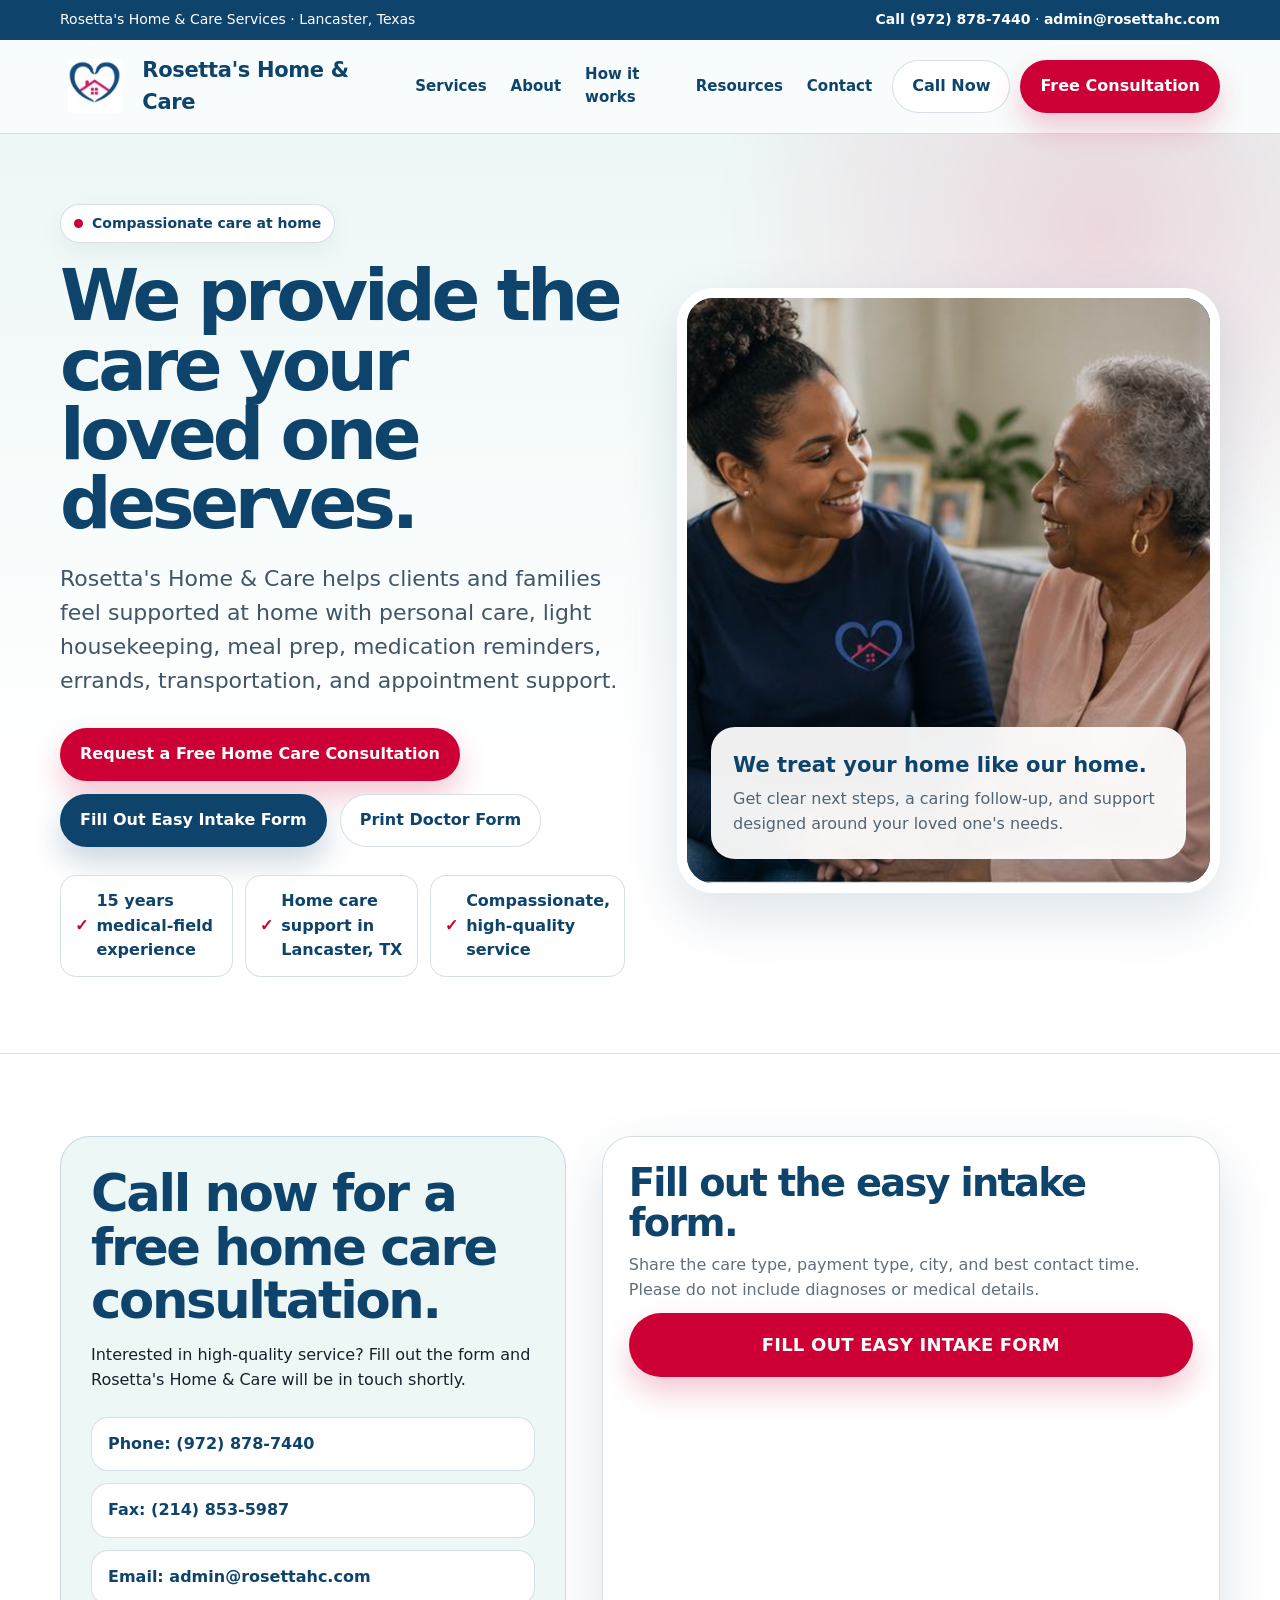
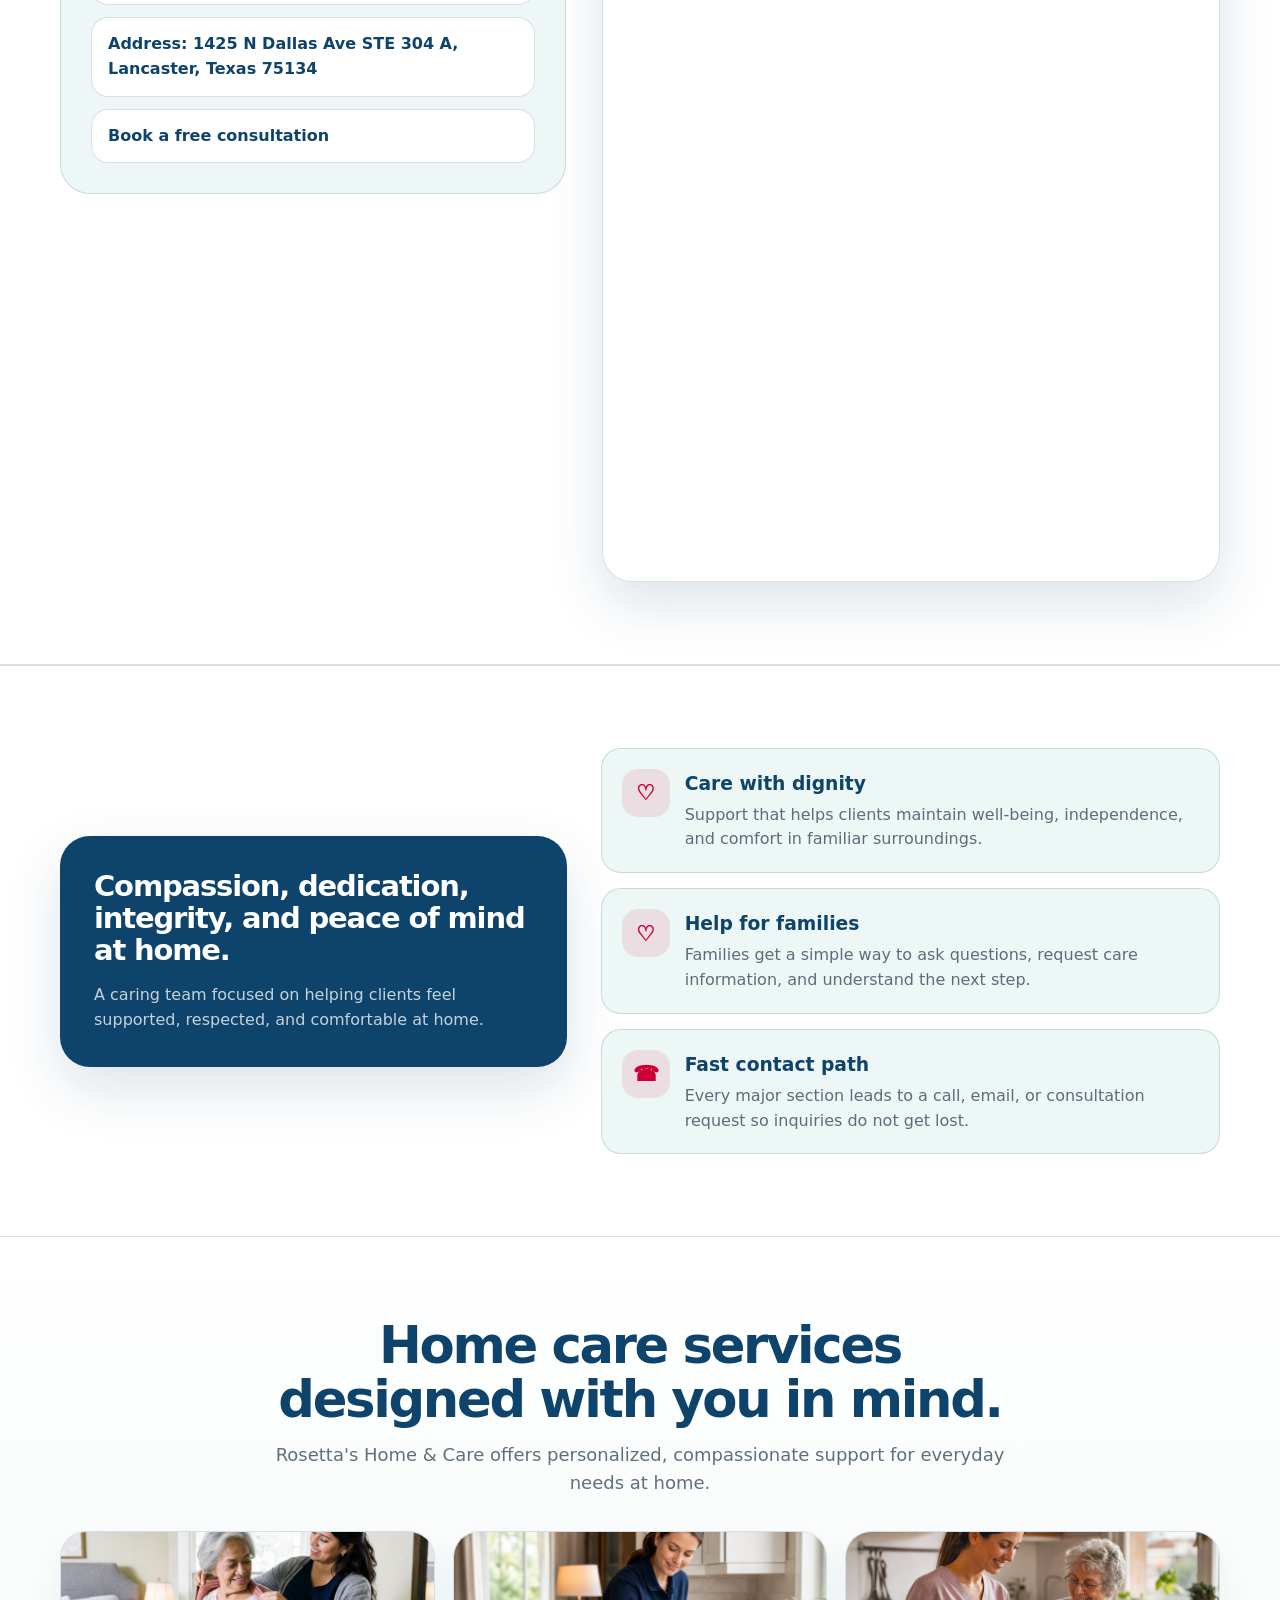
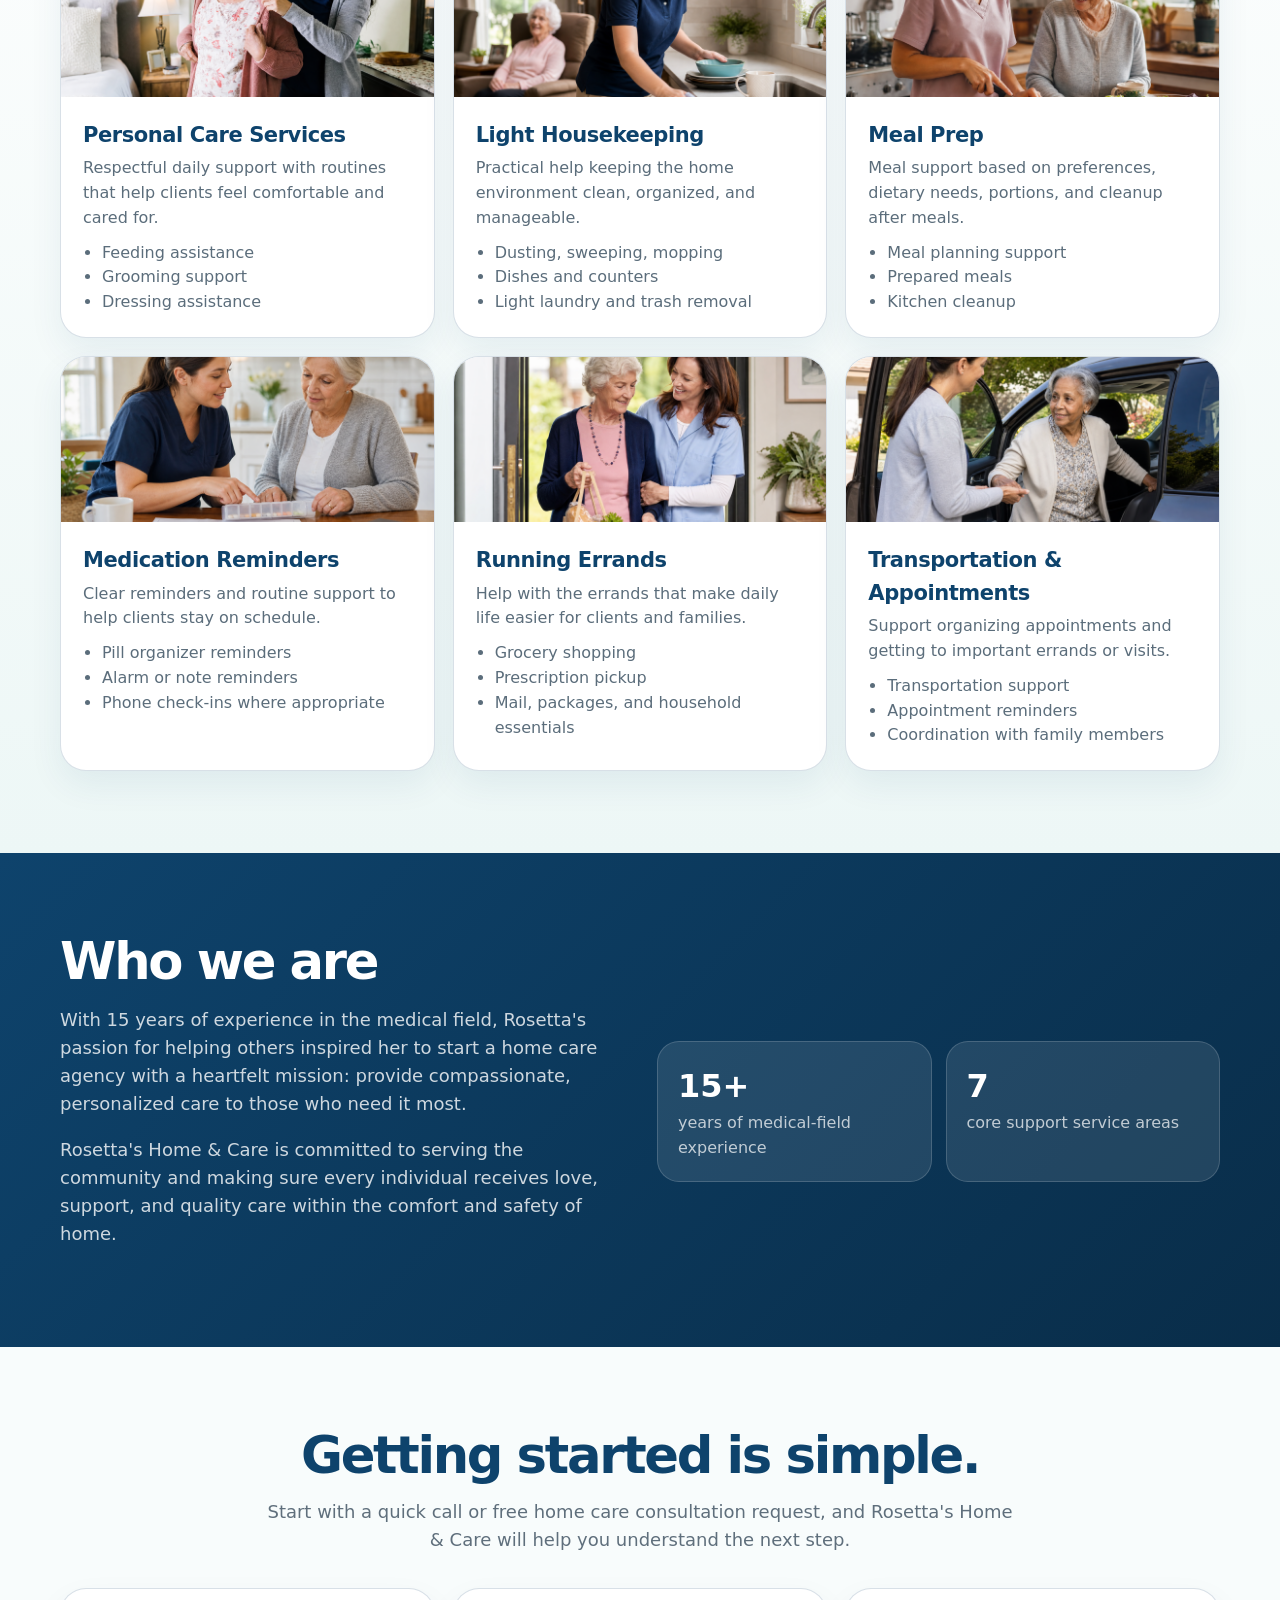
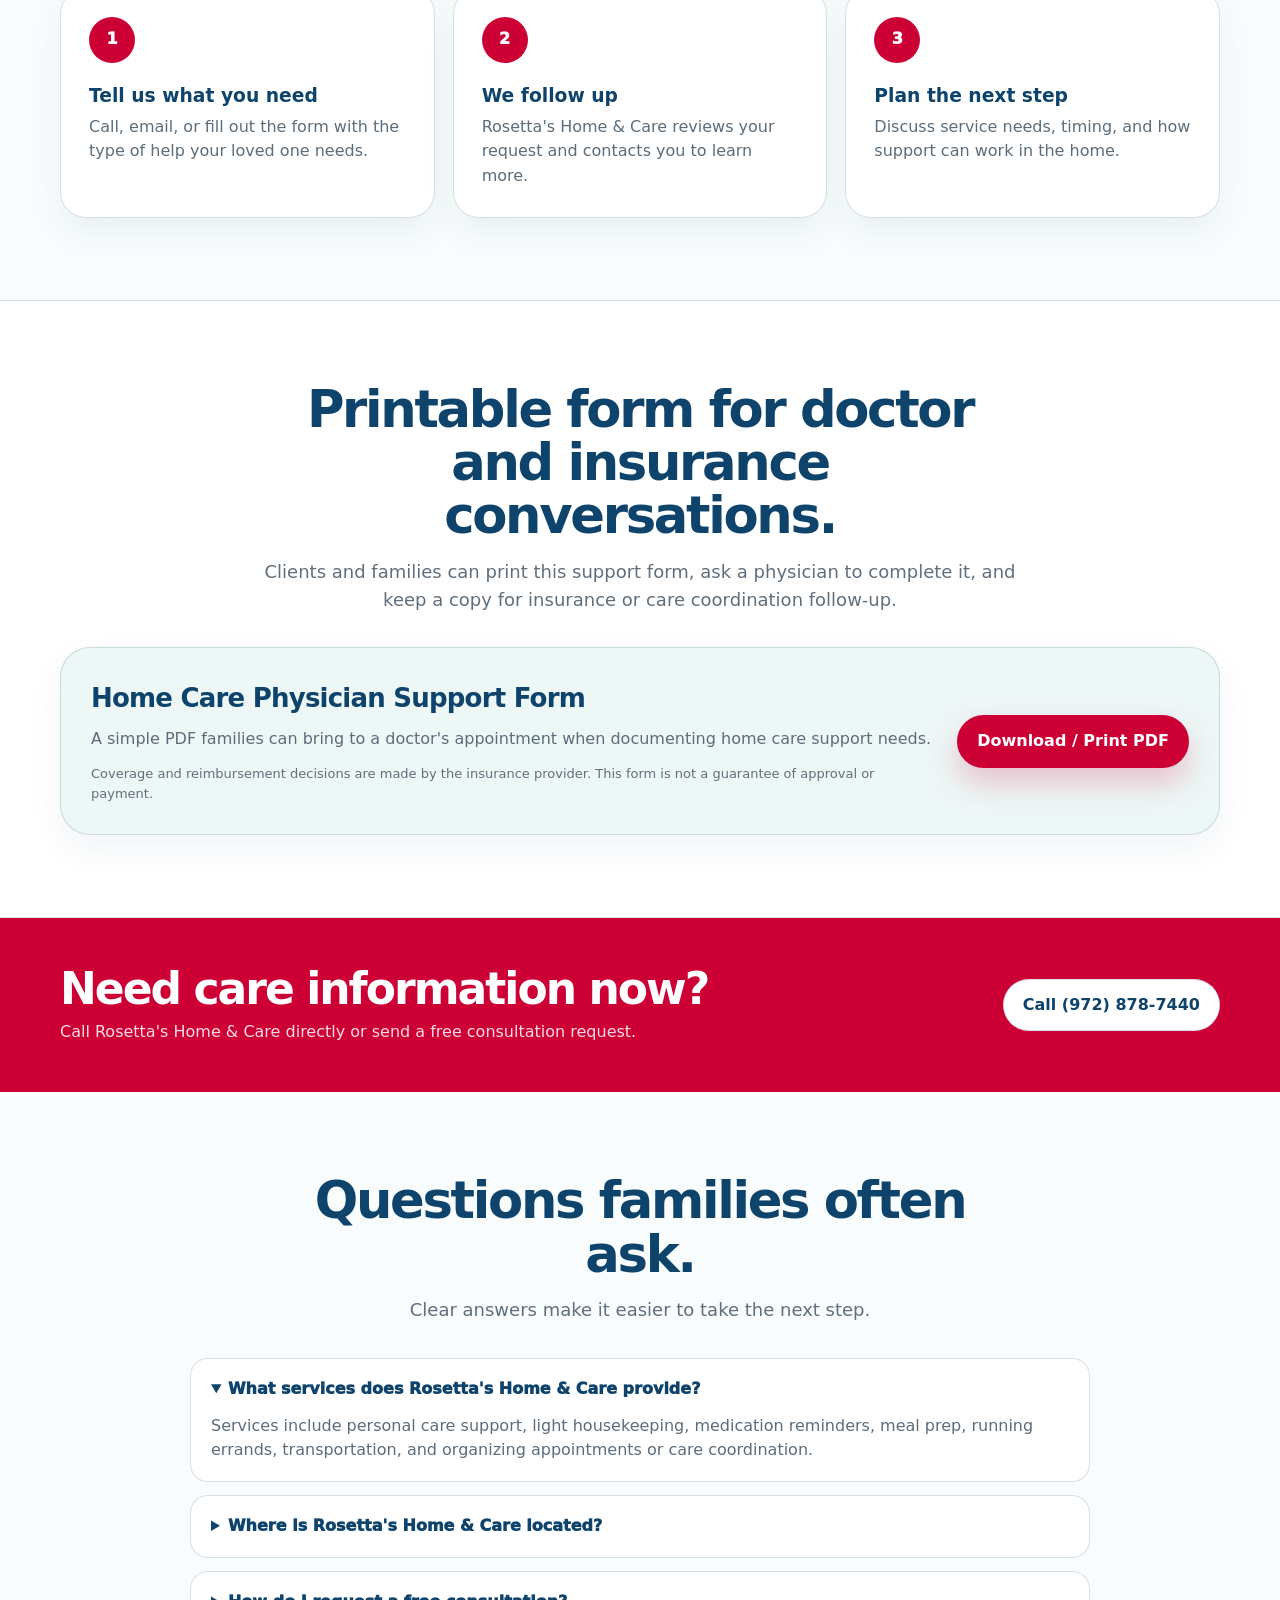
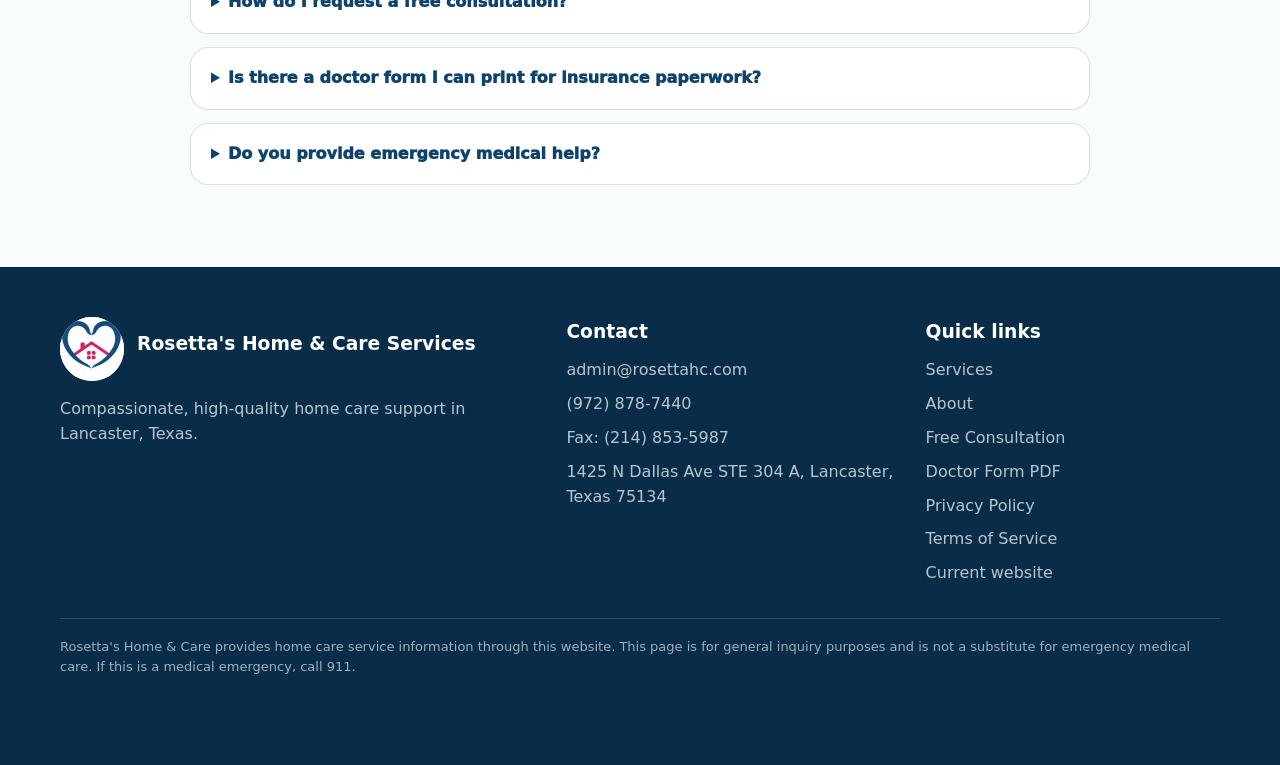
==== index.html @ 31ebb52b "Restore Rosetta intake form after A2P approval" ====
<!doctype html>
<html lang="en">
<head>
  <meta charset="utf-8" />
  <meta name="viewport" content="width=device-width, initial-scale=1" />
  <title>Rosetta's Home & Care | Home Care Services in Lancaster, Texas</title>
  <meta name="description" content="Rosetta's Home & Care provides compassionate personal care, light housekeeping, medication reminders, meal prep, errands, transportation, and appointment support in Lancaster, Texas." />
  <style>
    :root {
      --navy: #0e436c;
      --navy-dark: #092d49;
      --red: #cd0036;
      --red-dark: #a8002c;
      --pale: #edf7f6;
      --pale-2: #f8fcfc;
      --white: #ffffff;
      --ink: #17212b;
      --muted: #5f6f7c;
      --line: rgba(14, 67, 108, 0.16);
      --shadow: 0 22px 55px rgba(14, 67, 108, 0.14);
      --radius-xl: 30px;
      --radius-lg: 22px;
      --radius-md: 15px;
      --max: 1160px;
    }
    * { box-sizing: border-box; }
    html { scroll-behavior: smooth; }
    body {
      margin: 0;
      color: var(--ink);
      background: var(--pale-2);
      font-family: Inter, ui-sans-serif, system-ui, -apple-system, BlinkMacSystemFont, "Segoe UI", sans-serif;
      line-height: 1.55;
    }
    a { color: inherit; text-decoration: none; }
    img { max-width: 100%; display: block; }
    .container { width: min(var(--max), calc(100% - 36px)); margin: 0 auto; }

    .topbar { background: var(--navy); color: white; font-size: 14px; }
    .topbar .container { display: flex; justify-content: space-between; gap: 18px; align-items: center; padding: 9px 0; }
    .topbar a { color: white; font-weight: 800; }

    header {
      position: sticky;
      top: 0;
      z-index: 50;
      background: rgba(248, 252, 252, 0.92);
      backdrop-filter: blur(18px);
      border-bottom: 1px solid var(--line);
    }
    nav { display: flex; align-items: center; justify-content: space-between; gap: 20px; padding: 14px 0; }
    .brand { display: flex; align-items: center; gap: 12px; font-weight: 900; color: var(--navy); letter-spacing: -0.02em; }
    .brand img { width: 74px; height: 54px; object-fit: contain; border-radius: 0; background: transparent; box-shadow: none; }
    .brand span { font-size: 21px; }
    .navlinks { display: flex; align-items: center; gap: 24px; font-size: 15px; font-weight: 800; color: var(--navy); }
    .navlinks a:hover { color: var(--red); }
    .actions { display: flex; gap: 10px; align-items: center; }
    .btn {
      display: inline-flex;
      justify-content: center;
      align-items: center;
      gap: 8px;
      padding: 13px 19px;
      border-radius: 999px;
      border: 1px solid transparent;
      font-weight: 900;
      transition: transform .18s ease, box-shadow .18s ease, background .18s ease;
      cursor: pointer;
      white-space: nowrap;
    }
    .btn:hover { transform: translateY(-1px); }
    .btn-primary { background: var(--red); color: white; box-shadow: 0 15px 30px rgba(205,0,54,.22); }
    .btn-primary:hover { background: var(--red-dark); }
    .btn-navy { background: var(--navy); color: white; box-shadow: 0 15px 30px rgba(14,67,108,.22); }
    .btn-outline { background: white; border-color: var(--line); color: var(--navy); }

    .hero {
      overflow: hidden;
      position: relative;
      background:
        radial-gradient(circle at 86% 10%, rgba(205,0,54,.13), transparent 28%),
        linear-gradient(180deg, var(--pale), #fff 70%);
      padding: 70px 0 76px;
    }
    .hero-grid { display: grid; grid-template-columns: 1.02fr .98fr; gap: 52px; align-items: center; }
    .eyebrow {
      display: inline-flex;
      align-items: center;
      gap: 9px;
      background: white;
      color: var(--navy);
      border: 1px solid var(--line);
      border-radius: 999px;
      padding: 8px 13px;
      font-weight: 900;
      font-size: 14px;
      margin-bottom: 18px;
      box-shadow: 0 10px 24px rgba(14,67,108,.06);
    }
    .dot { width: 9px; height: 9px; background: var(--red); border-radius: 999px; }
    h1 { margin: 0; color: var(--navy); font-size: clamp(42px, 6vw, 72px); line-height: .96; letter-spacing: -0.06em; }
    .lead { margin: 24px 0 0; color: #415567; font-size: clamp(18px, 2.1vw, 22px); max-width: 650px; }
    .hero-cta { display: flex; flex-wrap: wrap; gap: 13px; margin-top: 30px; }
    .trust-row { margin-top: 28px; display: grid; grid-template-columns: repeat(3, 1fr); gap: 12px; max-width: 690px; }
    .trust-pill { background: rgba(255,255,255,.74); border: 1px solid var(--line); border-radius: 16px; padding: 13px 14px; color: var(--navy); font-weight: 850; display: flex; align-items: center; gap: 8px; }
    .check { color: var(--red); font-weight: 1000; }

    .hero-card { position: relative; border-radius: 36px; overflow: hidden; min-height: 585px; box-shadow: var(--shadow); border: 10px solid white; background: var(--navy); }
    .hero-card > img { width: 100%; height: 585px; object-fit: cover; opacity: .9; }
    .hero-info {
      position: absolute;
      left: 24px;
      right: 24px;
      bottom: 24px;
      background: rgba(255,255,255,.94);
      backdrop-filter: blur(14px);
      border-radius: 24px;
      padding: 22px;
      box-shadow: 0 18px 44px rgba(14,67,108,.18);
    }
    .hero-info strong { color: var(--navy); font-size: 21px; display: block; margin-bottom: 6px; }
    .hero-info p { margin: 0; color: #526574; }

    section { padding: 82px 0; }
    .section-head { max-width: 760px; margin-bottom: 34px; }
    .section-head.center { margin-inline: auto; text-align: center; }
    h2 { margin: 0; color: var(--navy); font-size: clamp(32px, 4vw, 52px); line-height: 1.04; letter-spacing: -0.045em; }
    .section-head p { margin: 15px 0 0; color: var(--muted); font-size: 18px; }

    .mission { background: white; border-block: 1px solid var(--line); }
    .mission-grid { display: grid; grid-template-columns: .9fr 1.1fr; gap: 34px; align-items: center; }
    .quote-card { background: var(--navy); color: white; border-radius: var(--radius-xl); padding: 34px; box-shadow: var(--shadow); }
    .quote-card p { margin: 0 0 16px; font-size: 29px; line-height: 1.12; letter-spacing: -0.04em; font-weight: 900; }
    .quote-card span { color: rgba(255,255,255,.76); }
    .mission-copy { display: grid; gap: 15px; }
    .mission-item { background: var(--pale); border: 1px solid var(--line); border-radius: 20px; padding: 20px; display: grid; grid-template-columns: 48px 1fr; gap: 15px; align-items: start; }
    .icon { width: 48px; height: 48px; border-radius: 16px; background: rgba(205,0,54,.1); color: var(--red); display: grid; place-items: center; font-size: 21px; font-weight: 1000; line-height: 1; font-family: "Segoe UI Symbol", "Apple Color Emoji", Arial, sans-serif; }
    .mission-item h3, .service-card h3, .step h3 { margin: 0 0 5px; color: var(--navy); }
    .mission-item p, .service-card p, .step p { margin: 0; color: #5b6d7b; }

    .services { background: linear-gradient(180deg, #fff, var(--pale)); }
    .services-grid { display: grid; grid-template-columns: repeat(3, 1fr); gap: 18px; }
    .service-card { background: white; border: 1px solid var(--line); border-radius: 26px; overflow: hidden; box-shadow: 0 14px 34px rgba(14,67,108,.07); }
    .service-card img { width: 100%; height: 165px; object-fit: cover; background: var(--pale); }
    .service-card .content { padding: 22px; }
    .service-card h3 { font-size: 21px; letter-spacing: -0.02em; }
    .service-card ul { margin: 10px 0 0; padding-left: 19px; color: #5b6d7b; }

    .resource-section { background: white; border-block: 1px solid var(--line); }
    .resource-card { display: grid; grid-template-columns: 1fr auto; gap: 24px; align-items: center; background: var(--pale); border: 1px solid var(--line); border-radius: var(--radius-xl); padding: 30px; box-shadow: 0 14px 34px rgba(14,67,108,.06); }
    .resource-card h3 { margin: 0 0 8px; color: var(--navy); font-size: 26px; letter-spacing: -0.03em; }
    .resource-card p { margin: 0; color: #5b6d7b; }
    .resource-note { margin-top: 12px; font-size: 13px; color: var(--muted); }

    .about-band { background: linear-gradient(135deg, var(--navy), var(--navy-dark)); color: white; }
    .about-grid { display: grid; grid-template-columns: 1fr 1fr; gap: 34px; align-items: center; }
    .about-band h2 { color: white; }
    .about-band p { color: rgba(255,255,255,.8); font-size: 18px; }
    .stat-row { display: grid; grid-template-columns: repeat(2, 1fr); gap: 14px; margin-top: 22px; }
    .stat { background: rgba(255,255,255,.1); border: 1px solid rgba(255,255,255,.16); border-radius: 22px; padding: 20px; }
    .stat strong { display: block; font-size: 32px; color: white; }
    .stat span { color: rgba(255,255,255,.72); }

    .steps { display: grid; grid-template-columns: repeat(3, 1fr); gap: 18px; counter-reset: step; }
    .step { background: white; border: 1px solid var(--line); border-radius: 26px; padding: 28px; box-shadow: 0 14px 34px rgba(14,67,108,.06); }
    .step::before { counter-increment: step; content: counter(step); width: 46px; height: 46px; display: grid; place-items: center; border-radius: 50%; background: var(--red); color: white; font-weight: 1000; margin-bottom: 18px; }

    .contact-section { background: white; border-block: 1px solid var(--line); }
    .contact-grid { display: grid; grid-template-columns: .9fr 1.1fr; gap: 36px; align-items: start; }
    .contact-panel { background: var(--pale); border: 1px solid var(--line); border-radius: var(--radius-xl); padding: 30px; position: sticky; top: 110px; }
    .contact-panel h2 { margin-bottom: 14px; }
    .contact-list { display: grid; gap: 12px; margin-top: 24px; }
    .contact-list a, .contact-list div { background: white; border: 1px solid var(--line); border-radius: 17px; padding: 14px 16px; color: var(--navy); font-weight: 850; }
    .ghl-form-card { background: white; border: 1px solid var(--line); border-radius: var(--radius-xl); box-shadow: var(--shadow); padding: 26px; }
    .form-card-intro { margin-bottom: 18px; display: grid; gap: 10px; }
    .form-card-intro h2 { font-size: clamp(28px, 3vw, 40px); }
    .form-card-intro p { margin: 0; color: var(--muted); }
    .btn-large { width: 100%; padding: 17px 22px; font-size: 18px; text-transform: uppercase; letter-spacing: .01em; }
    .ghl-form-card iframe { display: block; width: 100%; min-height: 760px; border: 0; border-radius: 18px; background: #fff; }
    .fields { display: grid; grid-template-columns: 1fr 1fr; gap: 16px; }
    label { display: grid; gap: 7px; font-weight: 850; color: #31465a; font-size: 14px; }
    input, select, textarea { width: 100%; border: 1px solid rgba(14,67,108,.22); border-radius: 14px; padding: 14px; font: inherit; outline: none; background: #fff; color: var(--ink); }
    input:focus, select:focus, textarea:focus { border-color: var(--red); box-shadow: 0 0 0 4px rgba(205,0,54,.1); }
    textarea { min-height: 125px; resize: vertical; }
    .full { grid-column: 1 / -1; }
    .consent { margin: 15px 0 20px; color: #667987; font-size: 12.5px; }

    .cta-strip { background: var(--red); color: white; padding: 48px 0; }
    .cta-strip .container { display: flex; justify-content: space-between; align-items: center; gap: 22px; }
    .cta-strip h2 { color: white; font-size: clamp(28px, 4vw, 44px); }
    .cta-strip p { margin: 8px 0 0; color: rgba(255,255,255,.86); }

    .faq-grid { max-width: 900px; margin: 0 auto; display: grid; gap: 13px; }
    details { background: white; border: 1px solid var(--line); border-radius: 18px; padding: 18px 20px; }
    summary { cursor: pointer; color: var(--navy); font-weight: 950; }
    details p { margin: 12px 0 0; color: #5b6d7b; }

    footer { background: var(--navy-dark); color: white; padding: 50px 0 88px; }
    .footer-grid { display: grid; grid-template-columns: 1.3fr .9fr .8fr; gap: 28px; }
    footer .footer-brand { display: flex; gap: 13px; align-items: center; margin-bottom: 12px; }
    footer img { width: 64px; height: 64px; object-fit: contain; border-radius: 50%; background: white; }
    footer p, footer a, footer li { color: rgba(255,255,255,.72); }
    footer h3 { margin: 0 0 12px; }
    footer ul { list-style: none; padding: 0; margin: 0; display: grid; gap: 9px; }
    .disclaimer { border-top: 1px solid rgba(255,255,255,.14); margin-top: 32px; padding-top: 18px; color: rgba(255,255,255,.62); font-size: 13px; }

    .mobile-call { position: fixed; left: 14px; right: 14px; bottom: 14px; z-index: 80; display: none; text-align: center; background: var(--red); color: white; padding: 15px 20px; border-radius: 999px; box-shadow: 0 18px 38px rgba(14,67,108,.28); font-weight: 1000; }
    .toast { position: fixed; right: 18px; bottom: 18px; max-width: 380px; background: var(--navy-dark); color: white; padding: 16px 18px; border-radius: 18px; box-shadow: var(--shadow); opacity: 0; transform: translateY(12px); transition: .22s ease; pointer-events: none; z-index: 100; }
    .toast.show { opacity: 1; transform: translateY(0); }

    @media (max-width: 980px) {
      .topbar .container { flex-direction: column; text-align: center; gap: 4px; }
      .navlinks, .actions .btn-outline { display: none; }
      .hero-grid, .mission-grid, .about-grid, .contact-grid, .resource-card { grid-template-columns: 1fr; }
      .hero-card, .hero-card > img { min-height: 420px; height: 420px; }
      .trust-row, .services-grid, .steps, .footer-grid { grid-template-columns: 1fr; }
      .contact-panel { position: static; }
      .ghl-form-card { order: -1; }
      .cta-strip .container { flex-direction: column; text-align: center; align-items: stretch; }
      .mobile-call { display: block; }
      .toast { left: 14px; right: 14px; bottom: 82px; max-width: none; }
    }
    @media (max-width: 620px) {
      .brand span { font-size: 17px; }
      .brand img { width: 60px; height: 42px; }
      .hero { padding: 48px 0 58px; }
      .hero-cta .btn { width: 100%; }
      .fields { grid-template-columns: 1fr; }
      section { padding: 62px 0; }
      .quote-card, .contact-panel, .ghl-form-card { padding: 22px; border-radius: 24px; }
    }
  </style>
</head>
<body>
  <div class="topbar">
    <div class="container">
      <span>Rosetta's Home & Care Services · Lancaster, Texas</span>
      <span><a href="tel:+19728787440">Call (972) 878-7440</a> · <a href="mailto:admin@rosettahc.com">admin@rosettahc.com</a></span>
    </div>
  </div>

  <header>
    <div class="container">
      <nav aria-label="Main navigation">
        <a href="#top" class="brand" aria-label="Rosetta's Home & Care homepage">
          <img src="assets/logo-new.png" alt="Rosetta's Home & Care logo" />
          <span>Rosetta's Home & Care</span>
        </a>
        <div class="navlinks">
          <a href="#services">Services</a>
          <a href="#about">About</a>
          <a href="#process">How it works</a>
          <a href="#resources">Resources</a>
          <a href="#contact">Contact</a>
        </div>
        <div class="actions">
          <a class="btn btn-outline" href="tel:+19728787440">Call Now</a>
          <a class="btn btn-primary" href="#contact">Free Consultation</a>
        </div>
      </nav>
    </div>
  </header>

  <main id="top">
    <section class="hero">
      <div class="container hero-grid">
        <div>
          <div class="eyebrow"><span class="dot"></span> Compassionate care at home</div>
          <h1>We provide the care your loved one deserves.</h1>
          <p class="lead">Rosetta's Home & Care helps clients and families feel supported at home with personal care, light housekeeping, meal prep, medication reminders, errands, transportation, and appointment support.</p>
          <div class="hero-cta">
            <a class="btn btn-primary" href="#contact">Request a Free Home Care Consultation</a>
            <a class="btn btn-navy" href="https://api.leadconnectorhq.com/widget/form/iUswI1hsIBB39NxcWbYG" target="_blank" rel="noopener">Fill Out Easy Intake Form</a>
            <a class="btn btn-outline" href="assets/home-care-physician-support-form.pdf" target="_blank" rel="noopener">Print Doctor Form</a>
          </div>
          <div class="trust-row">
            <div class="trust-pill"><span class="check">✓</span> 15 years medical-field experience</div>
            <div class="trust-pill"><span class="check">✓</span> Home care support in Lancaster, TX</div>
            <div class="trust-pill"><span class="check">✓</span> Compassionate, high-quality service</div>
          </div>
        </div>
        <div class="hero-card" aria-label="Home care support image">
          <img src="assets/hero.jpg" alt="Caregiver supporting a senior at home" />
          <div class="hero-info">
            <strong>We treat your home like our home.</strong>
            <p>Get clear next steps, a caring follow-up, and support designed around your loved one's needs.</p>
          </div>
        </div>
      </div>
    </section>

    <section class="contact-section" id="contact">
      <div class="container contact-grid">
        <div class="contact-panel">
          <h2>Call now for a free home care consultation.</h2>
          <p>Interested in high-quality service? Fill out the form and Rosetta's Home & Care will be in touch shortly.</p>
          <div class="contact-list">
            <a href="tel:+197****7440">Phone: (972) 878-7440</a>
            <div>Fax: (214) 853-5987</div>
            <a href="mailto:admin@rosettahc.com">Email: admin@rosettahc.com</a>
            <div>Address: 1425 N Dallas Ave STE 304 A, Lancaster, Texas 75134</div>
            <a href="https://api.leadconnectorhq.com/widget/booking/648cmOCtOjjeFrr9ZRJf">Book a free consultation</a>
          </div>
        </div>
        <div class="ghl-form-card" aria-label="Free consultation request form">
          <div class="form-card-intro">
            <h2>Fill out the easy intake form.</h2>
            <p>Share the care type, payment type, city, and best contact time. Please do not include diagnoses or medical details.</p>
            <a class="btn btn-primary btn-large" href="https://api.leadconnectorhq.com/widget/form/iUswI1hsIBB39NxcWbYG" target="_blank" rel="noopener">Fill Out Easy Intake Form</a>
          </div>
          <iframe
            src="https://api.leadconnectorhq.com/widget/form/iUswI1hsIBB39NxcWbYG"
            id="inline-iUswI1hsIBB39NxcWbYG"
            data-layout="1"
            data-trigger-type="alwaysShow"
            data-trigger-value=""
            data-activation-type="alwaysActivated"
            data-activation-value=""
            data-deactivation-type="neverDeactivate"
            data-deactivation-value=""
            data-form-name="Rosetta's Home Care - Free Consultation Request"
            data-form-id="iUswI1hsIBB39NxcWbYG"
            title="Rosetta's Home Care - Free Consultation Request">
          </iframe>
        </div>
      </div>
    </section>

    <section class="mission">
      <div class="container mission-grid">
        <div class="quote-card">
          <p>Compassion, dedication, integrity, and peace of mind at home.</p>
          <span>A caring team focused on helping clients feel supported, respected, and comfortable at home.</span>
        </div>
        <div class="mission-copy">
          <div class="mission-item">
            <div class="icon">♡</div>
            <div><h3>Care with dignity</h3><p>Support that helps clients maintain well-being, independence, and comfort in familiar surroundings.</p></div>
          </div>
          <div class="mission-item">
            <div class="icon">♡</div>
            <div><h3>Help for families</h3><p>Families get a simple way to ask questions, request care information, and understand the next step.</p></div>
          </div>
          <div class="mission-item">
            <div class="icon">☎</div>
            <div><h3>Fast contact path</h3><p>Every major section leads to a call, email, or consultation request so inquiries do not get lost.</p></div>
          </div>
        </div>
      </div>
    </section>

    <section class="services" id="services">
      <div class="container">
        <div class="section-head center">
          <h2>Home care services designed with you in mind.</h2>
          <p>Rosetta's Home & Care offers personalized, compassionate support for everyday needs at home.</p>
        </div>
        <div class="services-grid">
          <article class="service-card">
            <img src="assets/personal-care.png" alt="Caregiver helping with personal care and grooming" />
            <div class="content"><h3>Personal Care Services</h3><p>Respectful daily support with routines that help clients feel comfortable and cared for.</p><ul><li>Feeding assistance</li><li>Grooming support</li><li>Dressing assistance</li></ul></div>
          </article>
          <article class="service-card">
            <img src="assets/housekeeping.png" alt="Caregiver helping with light housekeeping" />
            <div class="content"><h3>Light Housekeeping</h3><p>Practical help keeping the home environment clean, organized, and manageable.</p><ul><li>Dusting, sweeping, mopping</li><li>Dishes and counters</li><li>Light laundry and trash removal</li></ul></div>
          </article>
          <article class="service-card">
            <img src="assets/meal-prep.png" alt="Caregiver preparing a meal at home" />
            <div class="content"><h3>Meal Prep</h3><p>Meal support based on preferences, dietary needs, portions, and cleanup after meals.</p><ul><li>Meal planning support</li><li>Prepared meals</li><li>Kitchen cleanup</li></ul></div>
          </article>
          <article class="service-card">
            <img src="assets/medication-reminders.png" alt="Caregiver reviewing a pill organizer reminder" />
            <div class="content"><h3>Medication Reminders</h3><p>Clear reminders and routine support to help clients stay on schedule.</p><ul><li>Pill organizer reminders</li><li>Alarm or note reminders</li><li>Phone check-ins where appropriate</li></ul></div>
          </article>
          <article class="service-card">
            <img src="assets/errands.png" alt="Caregiver helping with groceries and errands" />
            <div class="content"><h3>Running Errands</h3><p>Help with the errands that make daily life easier for clients and families.</p><ul><li>Grocery shopping</li><li>Prescription pickup</li><li>Mail, packages, and household essentials</li></ul></div>
          </article>
          <article class="service-card">
            <img src="assets/transportation.png" alt="Caregiver helping with transportation to appointments" />
            <div class="content"><h3>Transportation & Appointments</h3><p>Support organizing appointments and getting to important errands or visits.</p><ul><li>Transportation support</li><li>Appointment reminders</li><li>Coordination with family members</li></ul></div>
          </article>
        </div>
      </div>
    </section>

    <section class="about-band" id="about">
      <div class="container about-grid">
        <div>
          <h2>Who we are</h2>
          <p>With 15 years of experience in the medical field, Rosetta's passion for helping others inspired her to start a home care agency with a heartfelt mission: provide compassionate, personalized care to those who need it most.</p>
          <p>Rosetta's Home & Care is committed to serving the community and making sure every individual receives love, support, and quality care within the comfort and safety of home.</p>
        </div>
        <div class="stat-row">
          <div class="stat"><strong>15+</strong><span>years of medical-field experience</span></div>
          <div class="stat"><strong>7</strong><span>core support service areas</span></div>
        </div>
      </div>
    </section>

    <section id="process">
      <div class="container">
        <div class="section-head center">
          <h2>Getting started is simple.</h2>
          <p>Start with a quick call or free home care consultation request, and Rosetta's Home & Care will help you understand the next step.</p>
        </div>
        <div class="steps">
          <div class="step"><h3>Tell us what you need</h3><p>Call, email, or fill out the form with the type of help your loved one needs.</p></div>
          <div class="step"><h3>We follow up</h3><p>Rosetta's Home & Care reviews your request and contacts you to learn more.</p></div>
          <div class="step"><h3>Plan the next step</h3><p>Discuss service needs, timing, and how support can work in the home.</p></div>
        </div>
      </div>
    </section>

    <section class="resource-section" id="resources">
      <div class="container">
        <div class="section-head center">
          <h2>Printable form for doctor and insurance conversations.</h2>
          <p>Clients and families can print this support form, ask a physician to complete it, and keep a copy for insurance or care coordination follow-up.</p>
        </div>
        <div class="resource-card">
          <div>
            <h3>Home Care Physician Support Form</h3>
            <p>A simple PDF families can bring to a doctor's appointment when documenting home care support needs.</p>
            <div class="resource-note">Coverage and reimbursement decisions are made by the insurance provider. This form is not a guarantee of approval or payment.</div>
          </div>
          <a class="btn btn-primary" href="assets/home-care-physician-support-form.pdf" target="_blank" rel="noopener">Download / Print PDF</a>
        </div>
      </div>
    </section>

    <section class="cta-strip">
      <div class="container">
        <div><h2>Need care information now?</h2><p>Call Rosetta's Home & Care directly or send a free consultation request.</p></div>
        <a class="btn btn-outline" href="tel:+19728787440">Call (972) 878-7440</a>
      </div>
    </section>

    <section id="faq">
      <div class="container">
        <div class="section-head center">
          <h2>Questions families often ask.</h2>
          <p>Clear answers make it easier to take the next step.</p>
        </div>
        <div class="faq-grid">
          <details open><summary>What services does Rosetta's Home & Care provide?</summary><p>Services include personal care support, light housekeeping, medication reminders, meal prep, running errands, transportation, and organizing appointments or care coordination.</p></details>
          <details><summary>Where is Rosetta's Home & Care located?</summary><p>The business address is 1425 N Dallas Ave STE 304 A, Lancaster, Texas 75134.</p></details>
          <details><summary>How do I request a free consultation?</summary><p>Call (972) 878-7440, email admin@rosettahc.com, or complete the consultation request form on this page.</p></details>
          <details><summary>Is there a doctor form I can print for insurance paperwork?</summary><p>Yes. Download the Home Care Physician Support Form from the Resources section, bring it to the doctor to complete, and keep a copy for insurance or care coordination follow-up. Insurance approval is not guaranteed by the form.</p></details>
          <details><summary>Do you provide emergency medical help?</summary><p>This website is for home care service inquiries. If this is a medical emergency, call 911. Do not submit emergency medical information through the website form.</p></details>
        </div>
      </div>
    </section>
  </main>

  <footer>
    <div class="container">
      <div class="footer-grid">
        <div>
          <div class="footer-brand"><img src="assets/logo-new.png" alt="Rosetta's Home & Care logo" /><h3>Rosetta's Home & Care Services</h3></div>
          <p>Compassionate, high-quality home care support in Lancaster, Texas.</p>
        </div>
        <div>
          <h3>Contact</h3>
          <ul>
            <li><a href="mailto:admin@rosettahc.com">admin@rosettahc.com</a></li>
            <li><a href="tel:+197****7440">(972) 878-7440</a></li>
            <li>Fax: (214) 853-5987</li>
            <li>1425 N Dallas Ave STE 304 A, Lancaster, Texas 75134</li>
          </ul>
        </div>
        <div>
          <h3>Quick links</h3>
          <ul>
            <li><a href="#services">Services</a></li>
            <li><a href="#about">About</a></li>
            <li><a href="#contact">Free Consultation</a></li>
            <li><a href="#resources">Doctor Form PDF</a></li>
            <li><a href="privacy.html">Privacy Policy</a></li>
            <li><a href="terms.html">Terms of Service</a></li>
            <li><a href="https://rosettashomecare.com/">Current website</a></li>
          </ul>
        </div>
      </div>
      <div class="disclaimer">Rosetta's Home & Care provides home care service information through this website. This page is for general inquiry purposes and is not a substitute for emergency medical care. If this is a medical emergency, call 911.</div>
    </div>
  </footer>

  <a class="mobile-call" href="tel:+19728787440">Call Rosetta's Home & Care</a>
  <script src="https://link.msgsndr.com/js/form_embed.js"></script>
</body>
</html>
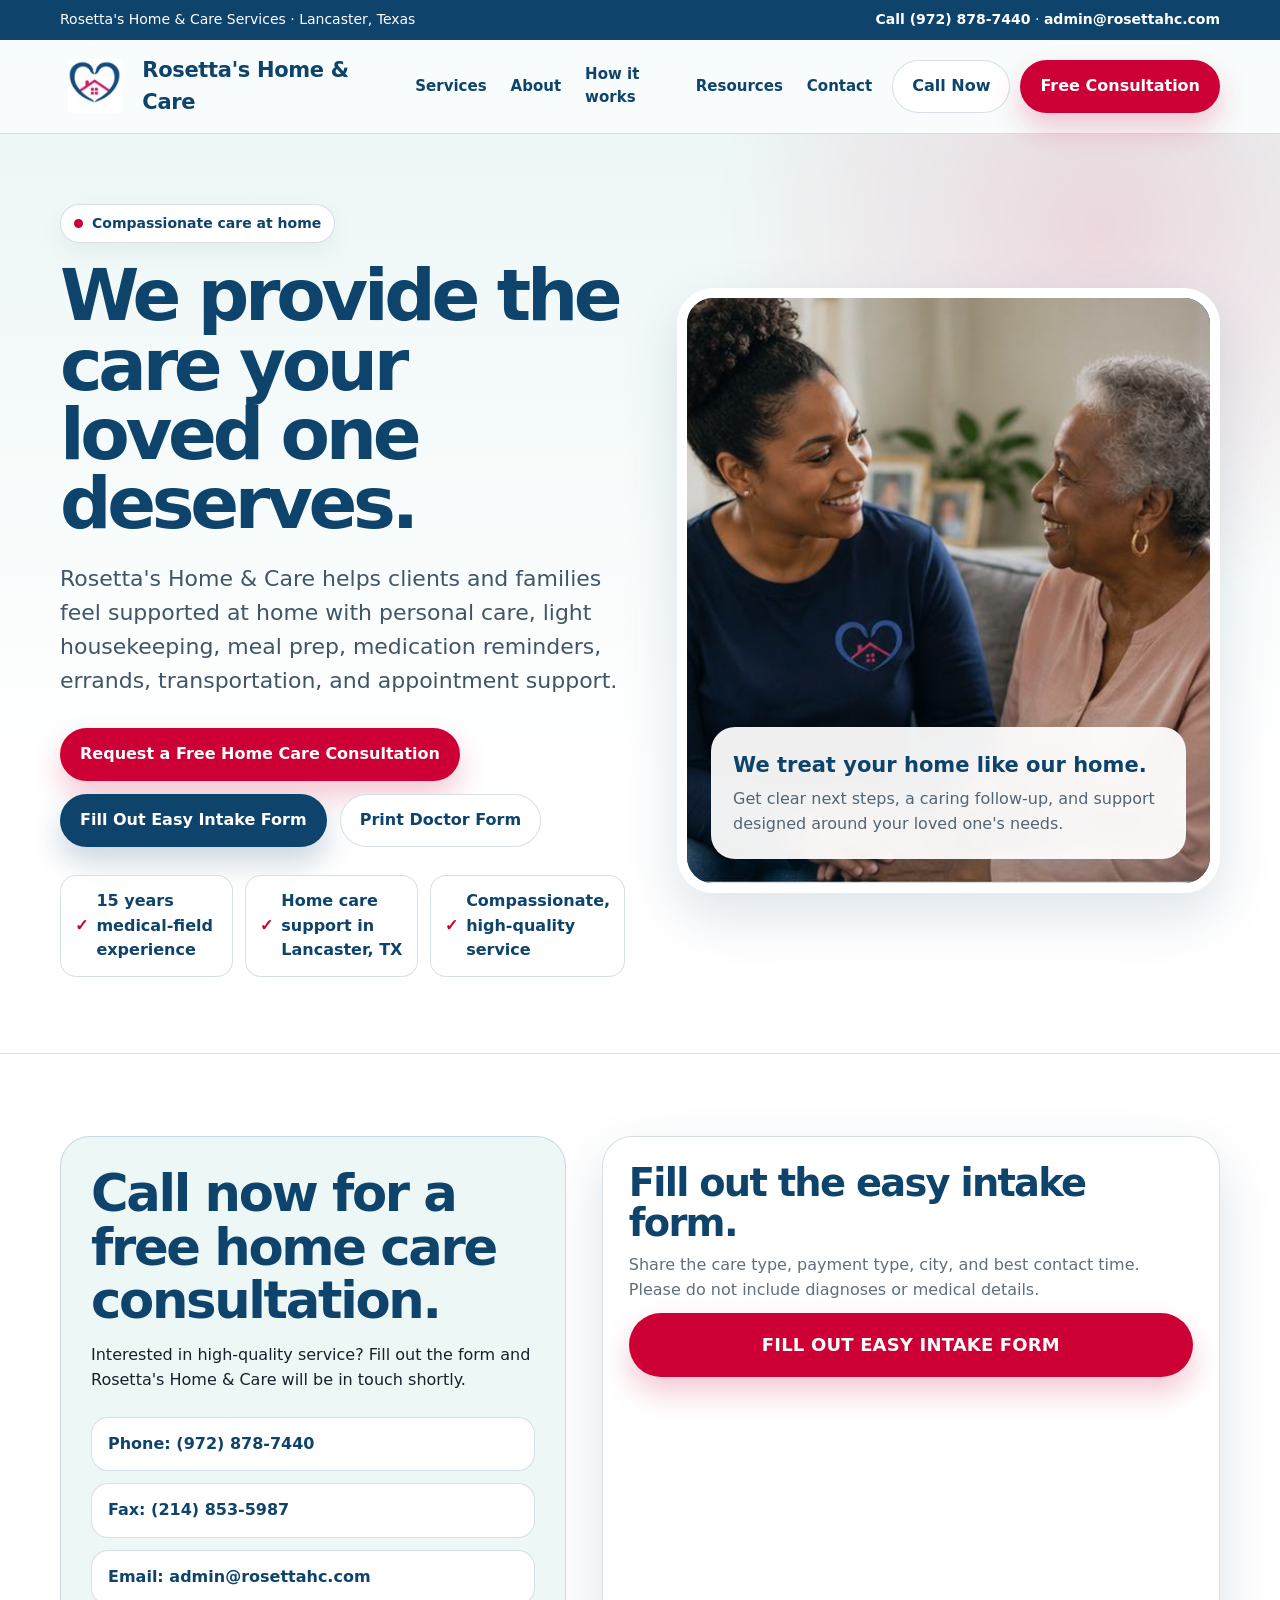
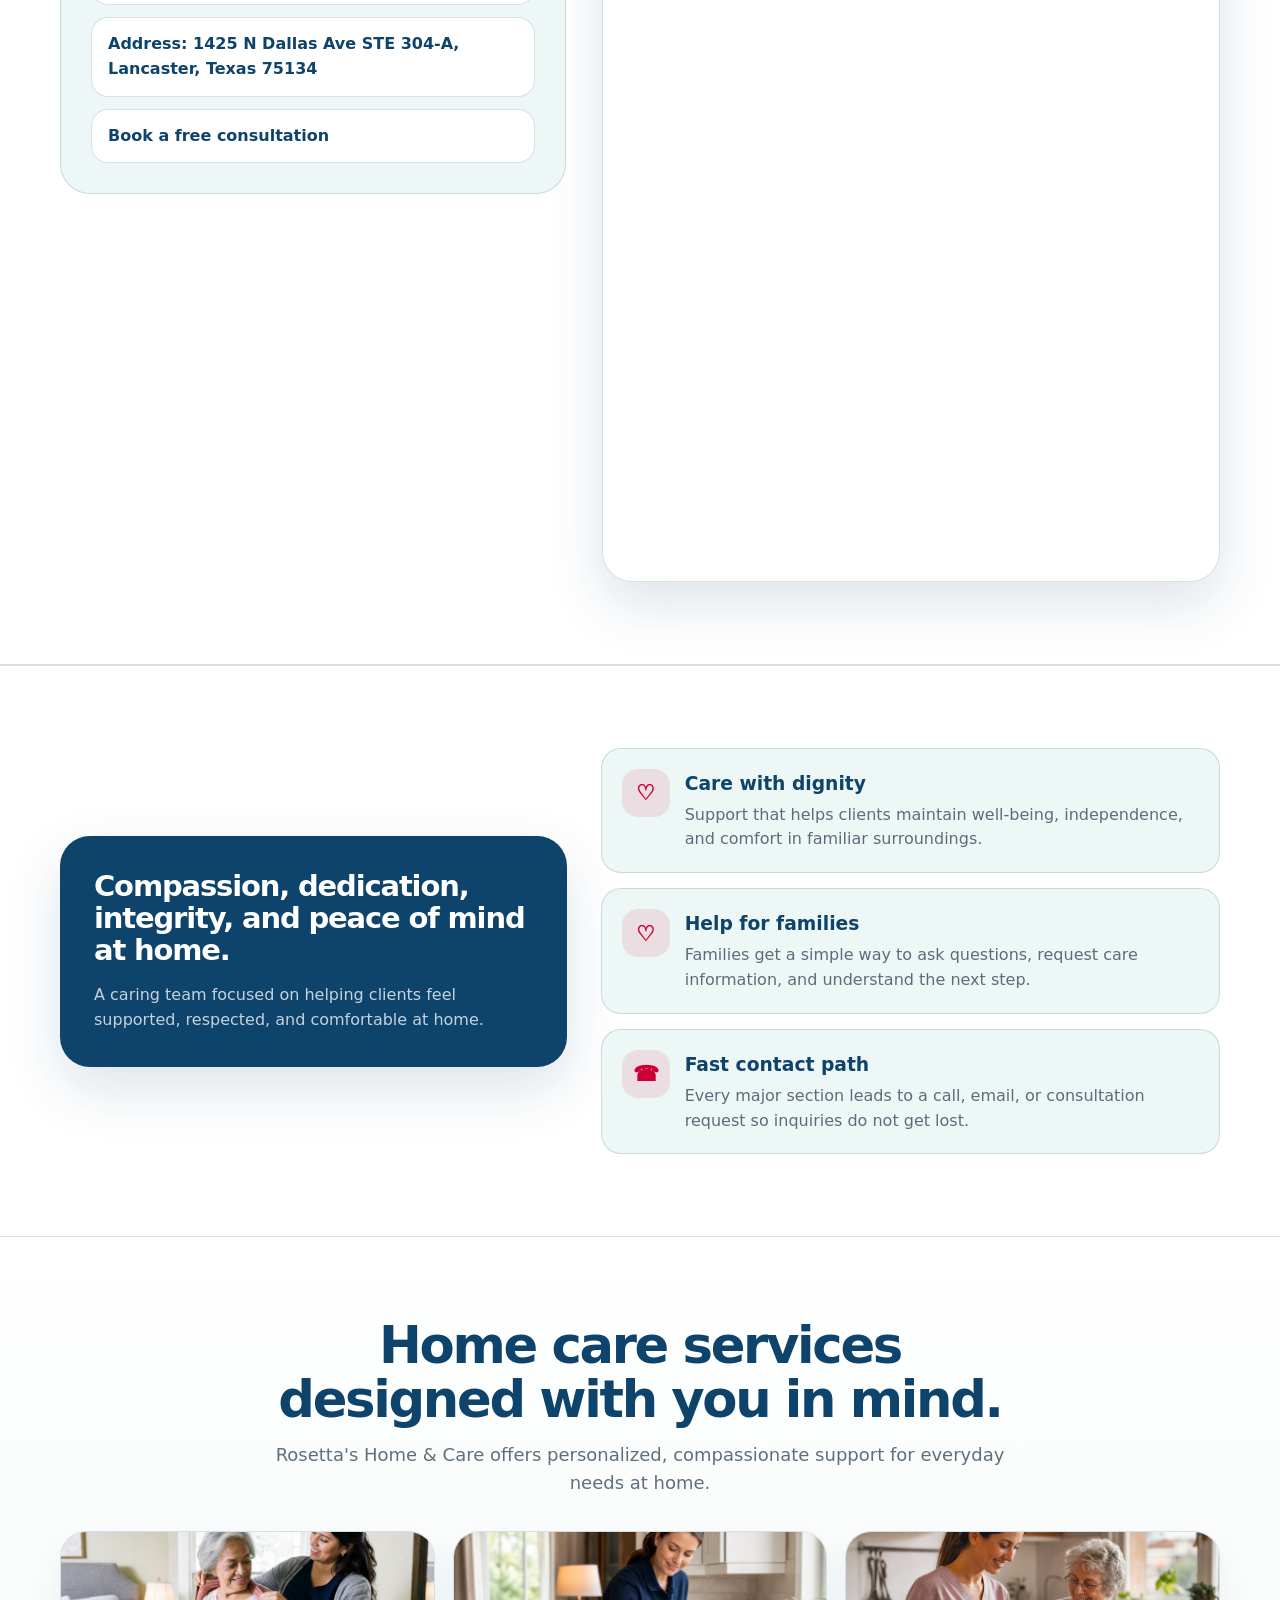
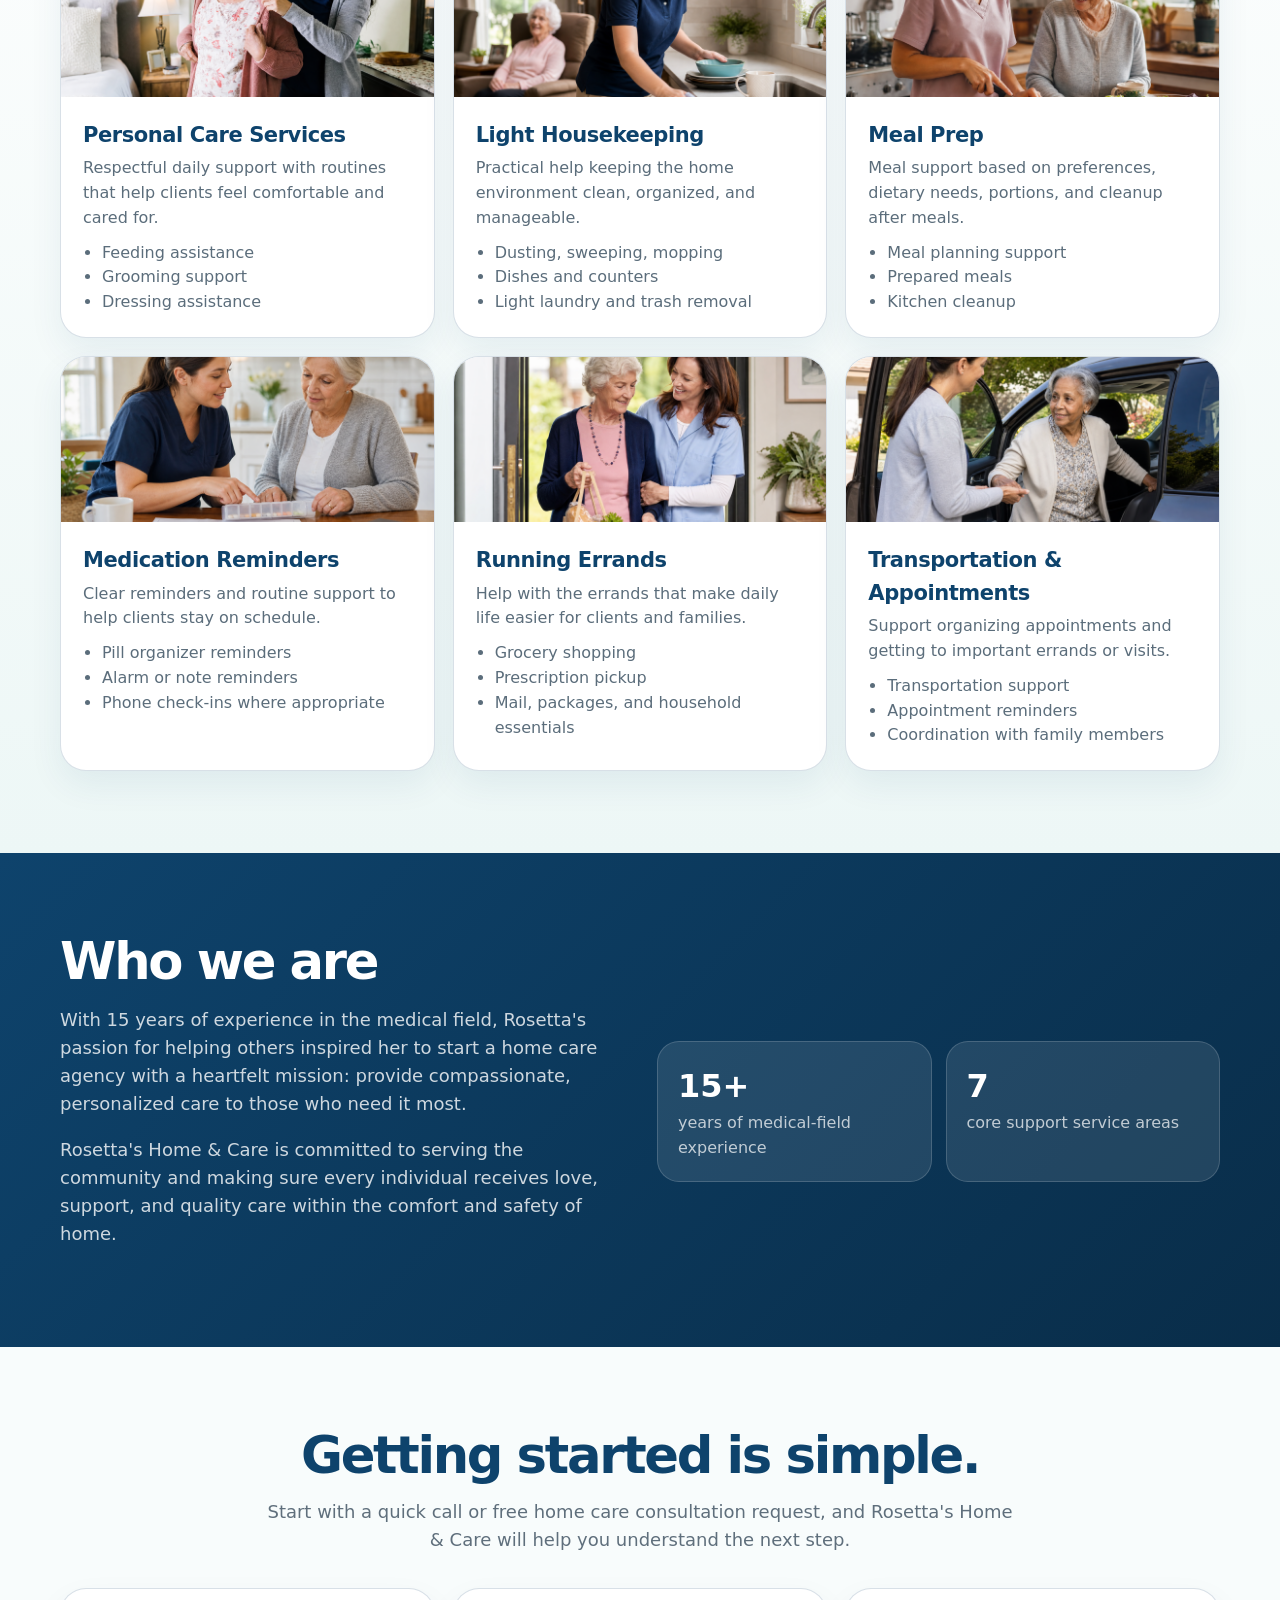
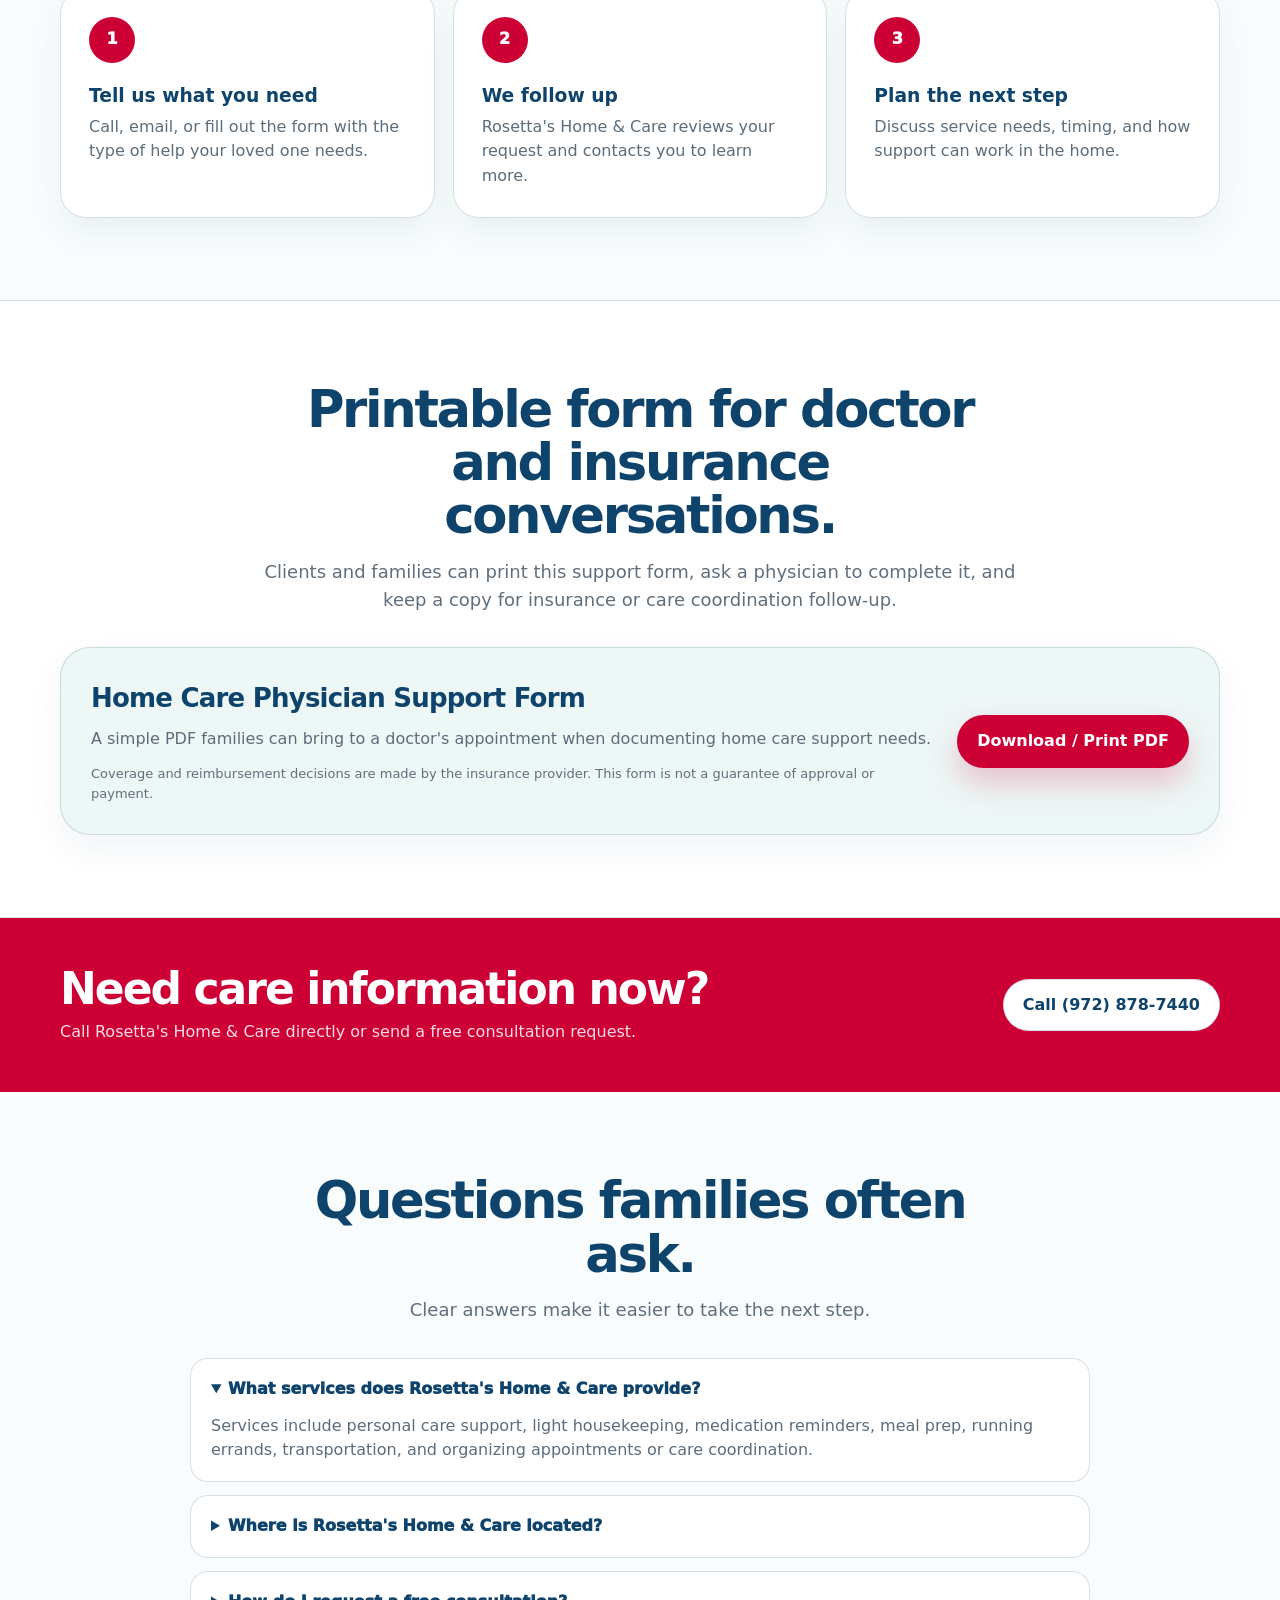
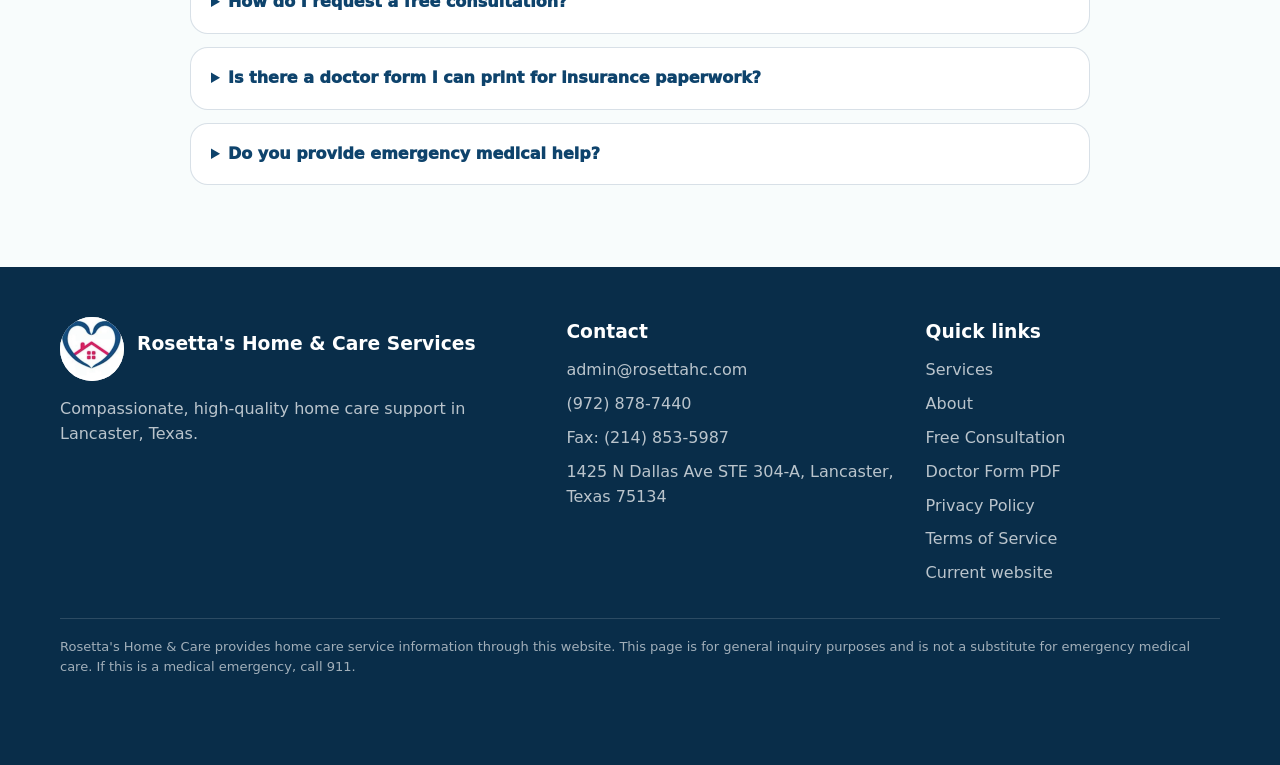
==== commit fb913636: "Update Rosetta business address suite formatting" ====
--- a/index.html
+++ b/index.html
@@ -298,7 +298,7 @@
             <a href="tel:+197****7440">Phone: (972) 878-7440</a>
             <div>Fax: (214) 853-5987</div>
             <a href="mailto:admin@rosettahc.com">Email: admin@rosettahc.com</a>
-            <div>Address: 1425 N Dallas Ave STE 304 A, Lancaster, Texas 75134</div>
+            <div>Address: 1425 N Dallas Ave STE 304-A, Lancaster, Texas 75134</div>
             <a href="https://api.leadconnectorhq.com/widget/booking/648cmOCtOjjeFrr9ZRJf">Book a free consultation</a>
           </div>
         </div>
@@ -444,7 +444,7 @@
         </div>
         <div class="faq-grid">
           <details open><summary>What services does Rosetta's Home & Care provide?</summary><p>Services include personal care support, light housekeeping, medication reminders, meal prep, running errands, transportation, and organizing appointments or care coordination.</p></details>
-          <details><summary>Where is Rosetta's Home & Care located?</summary><p>The business address is 1425 N Dallas Ave STE 304 A, Lancaster, Texas 75134.</p></details>
+          <details><summary>Where is Rosetta's Home & Care located?</summary><p>The business address is 1425 N Dallas Ave STE 304-A, Lancaster, Texas 75134.</p></details>
           <details><summary>How do I request a free consultation?</summary><p>Call (972) 878-7440, email admin@rosettahc.com, or complete the consultation request form on this page.</p></details>
           <details><summary>Is there a doctor form I can print for insurance paperwork?</summary><p>Yes. Download the Home Care Physician Support Form from the Resources section, bring it to the doctor to complete, and keep a copy for insurance or care coordination follow-up. Insurance approval is not guaranteed by the form.</p></details>
           <details><summary>Do you provide emergency medical help?</summary><p>This website is for home care service inquiries. If this is a medical emergency, call 911. Do not submit emergency medical information through the website form.</p></details>
@@ -466,7 +466,7 @@
             <li><a href="mailto:admin@rosettahc.com">admin@rosettahc.com</a></li>
             <li><a href="tel:+197****7440">(972) 878-7440</a></li>
             <li>Fax: (214) 853-5987</li>
-            <li>1425 N Dallas Ave STE 304 A, Lancaster, Texas 75134</li>
+            <li>1425 N Dallas Ave STE 304-A, Lancaster, Texas 75134</li>
           </ul>
         </div>
         <div>
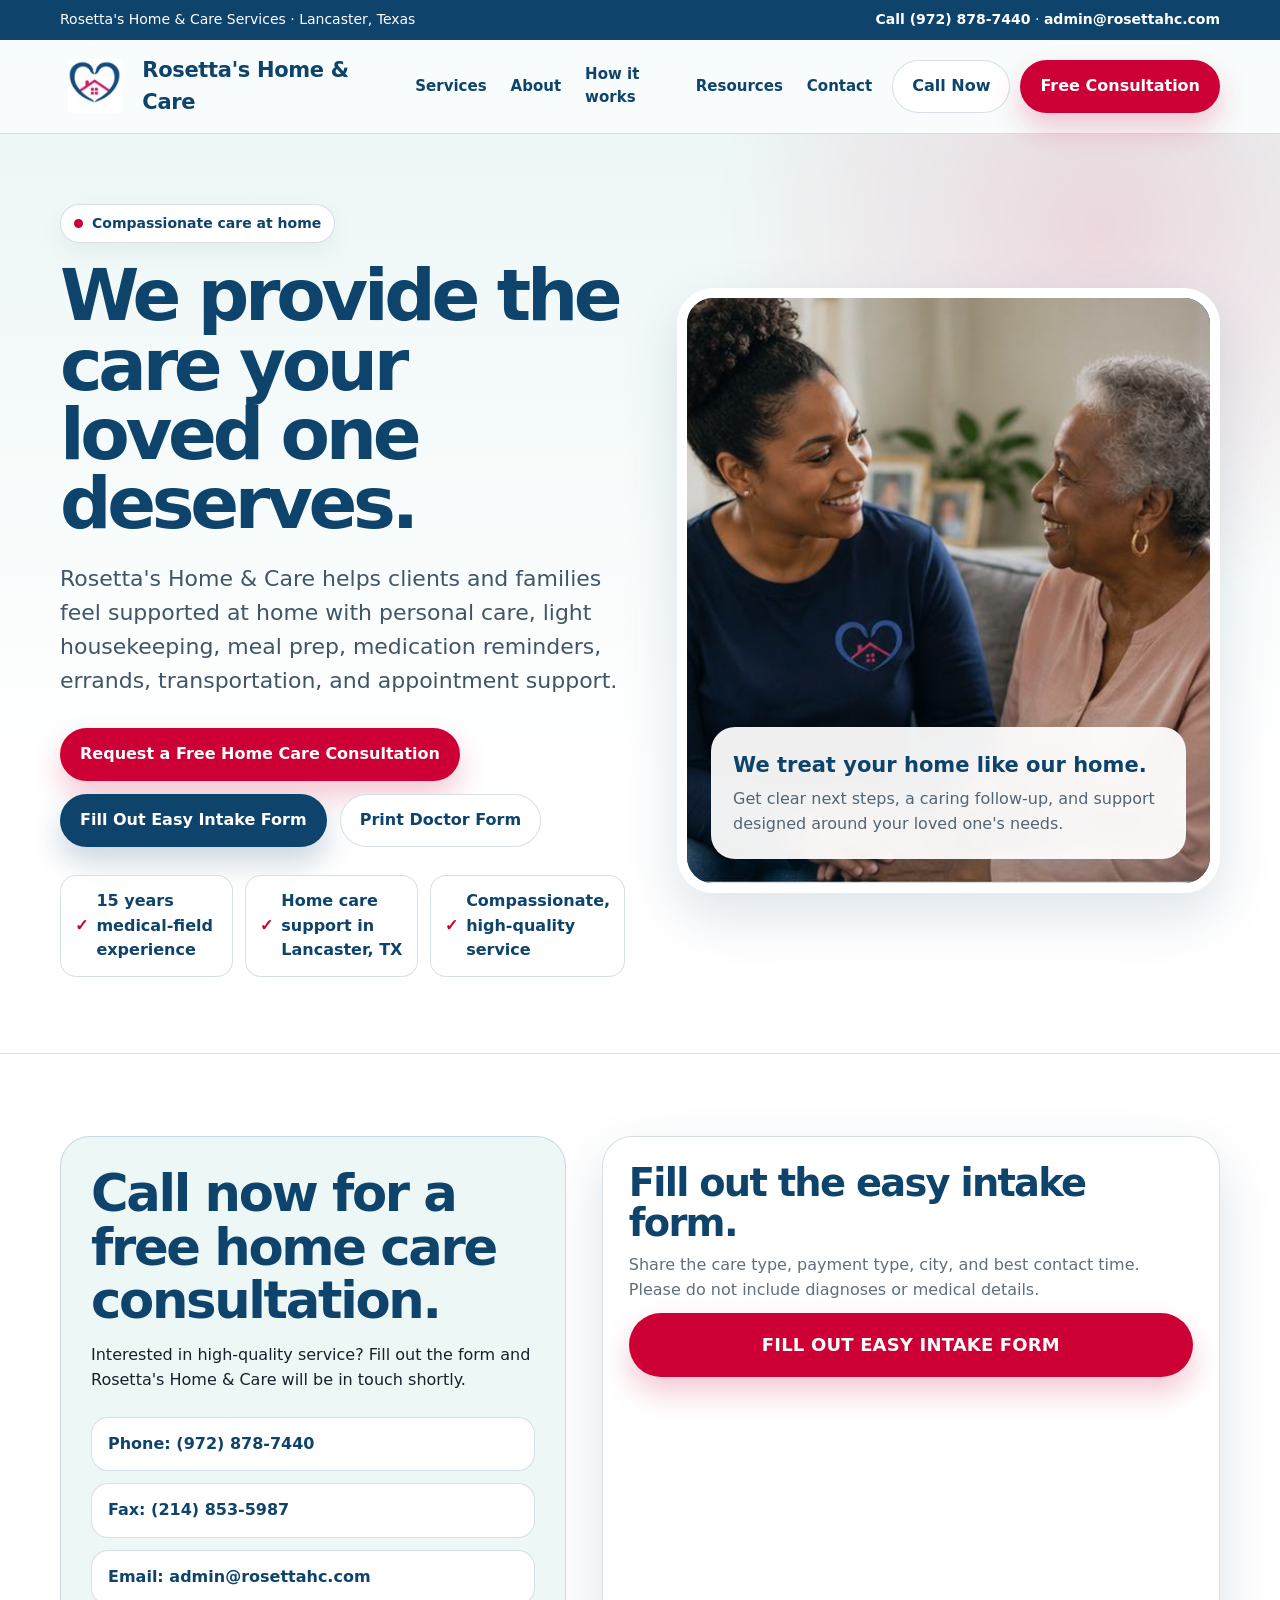
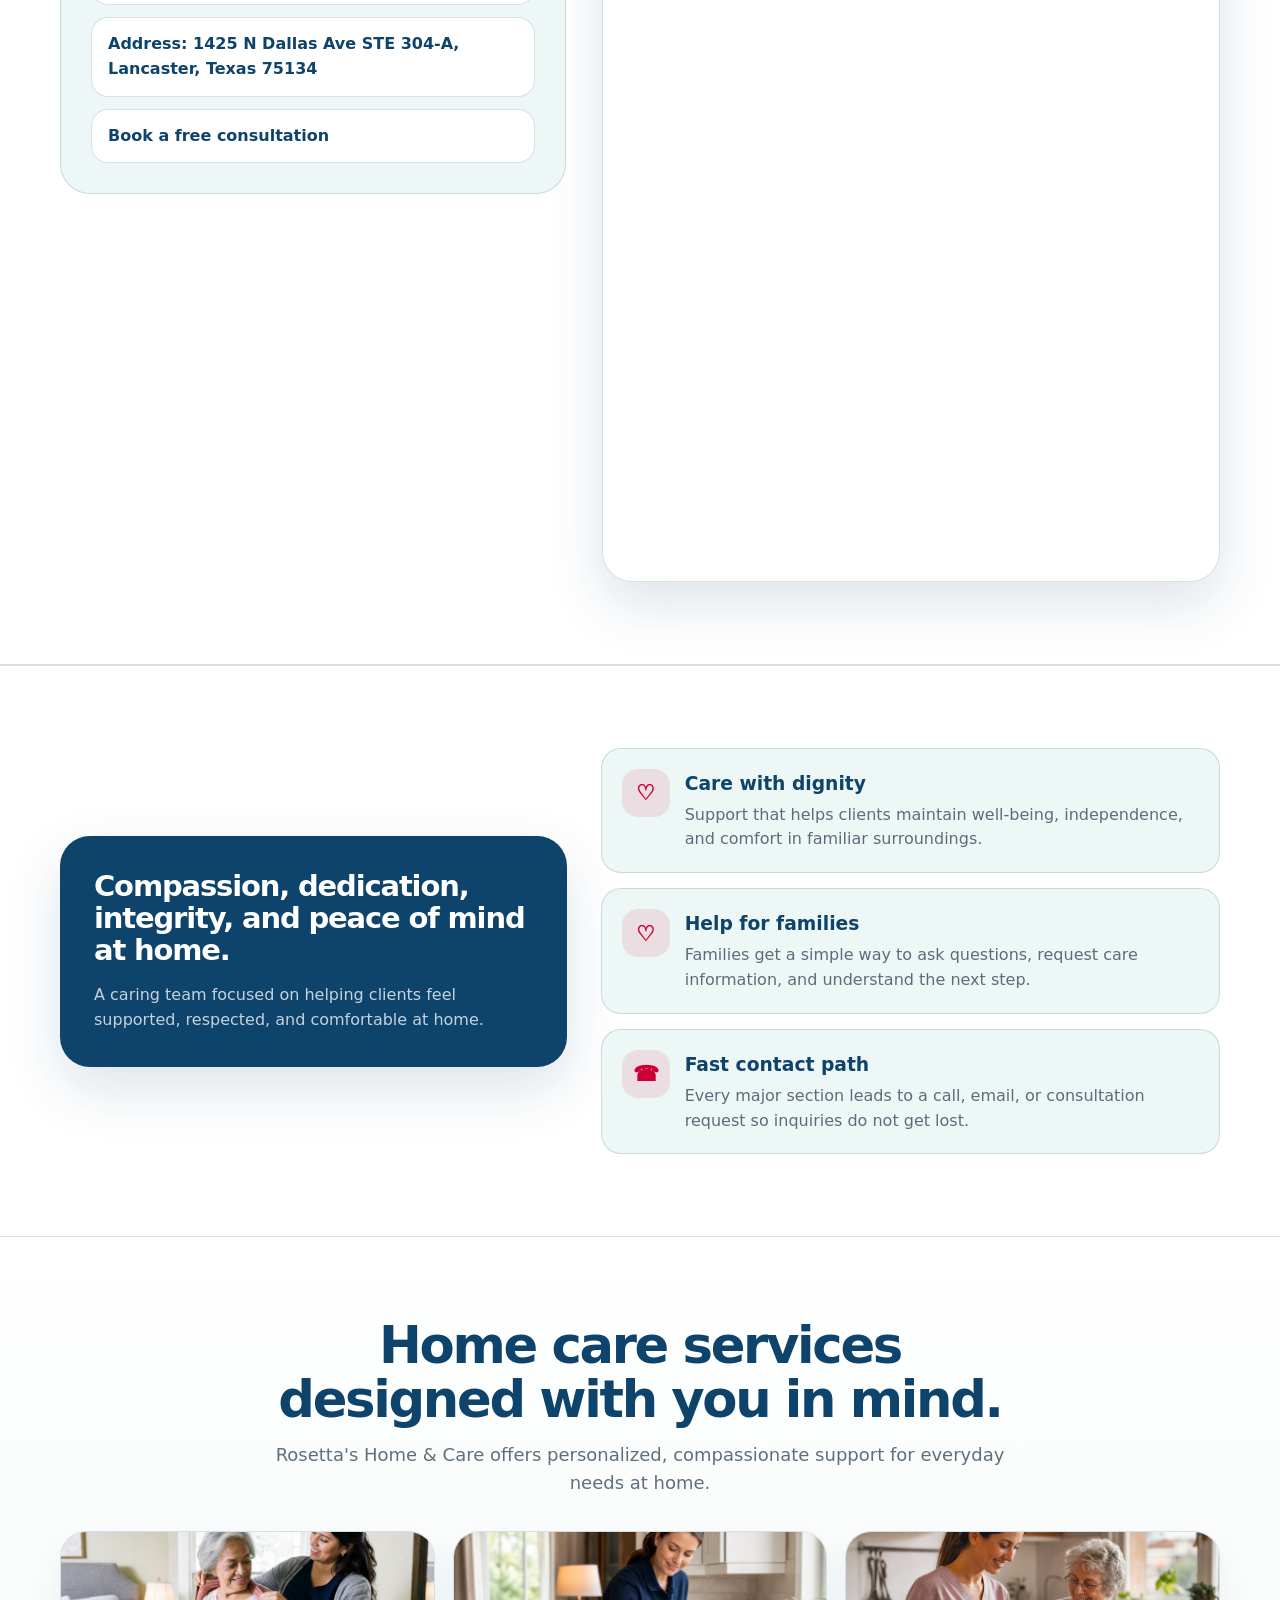
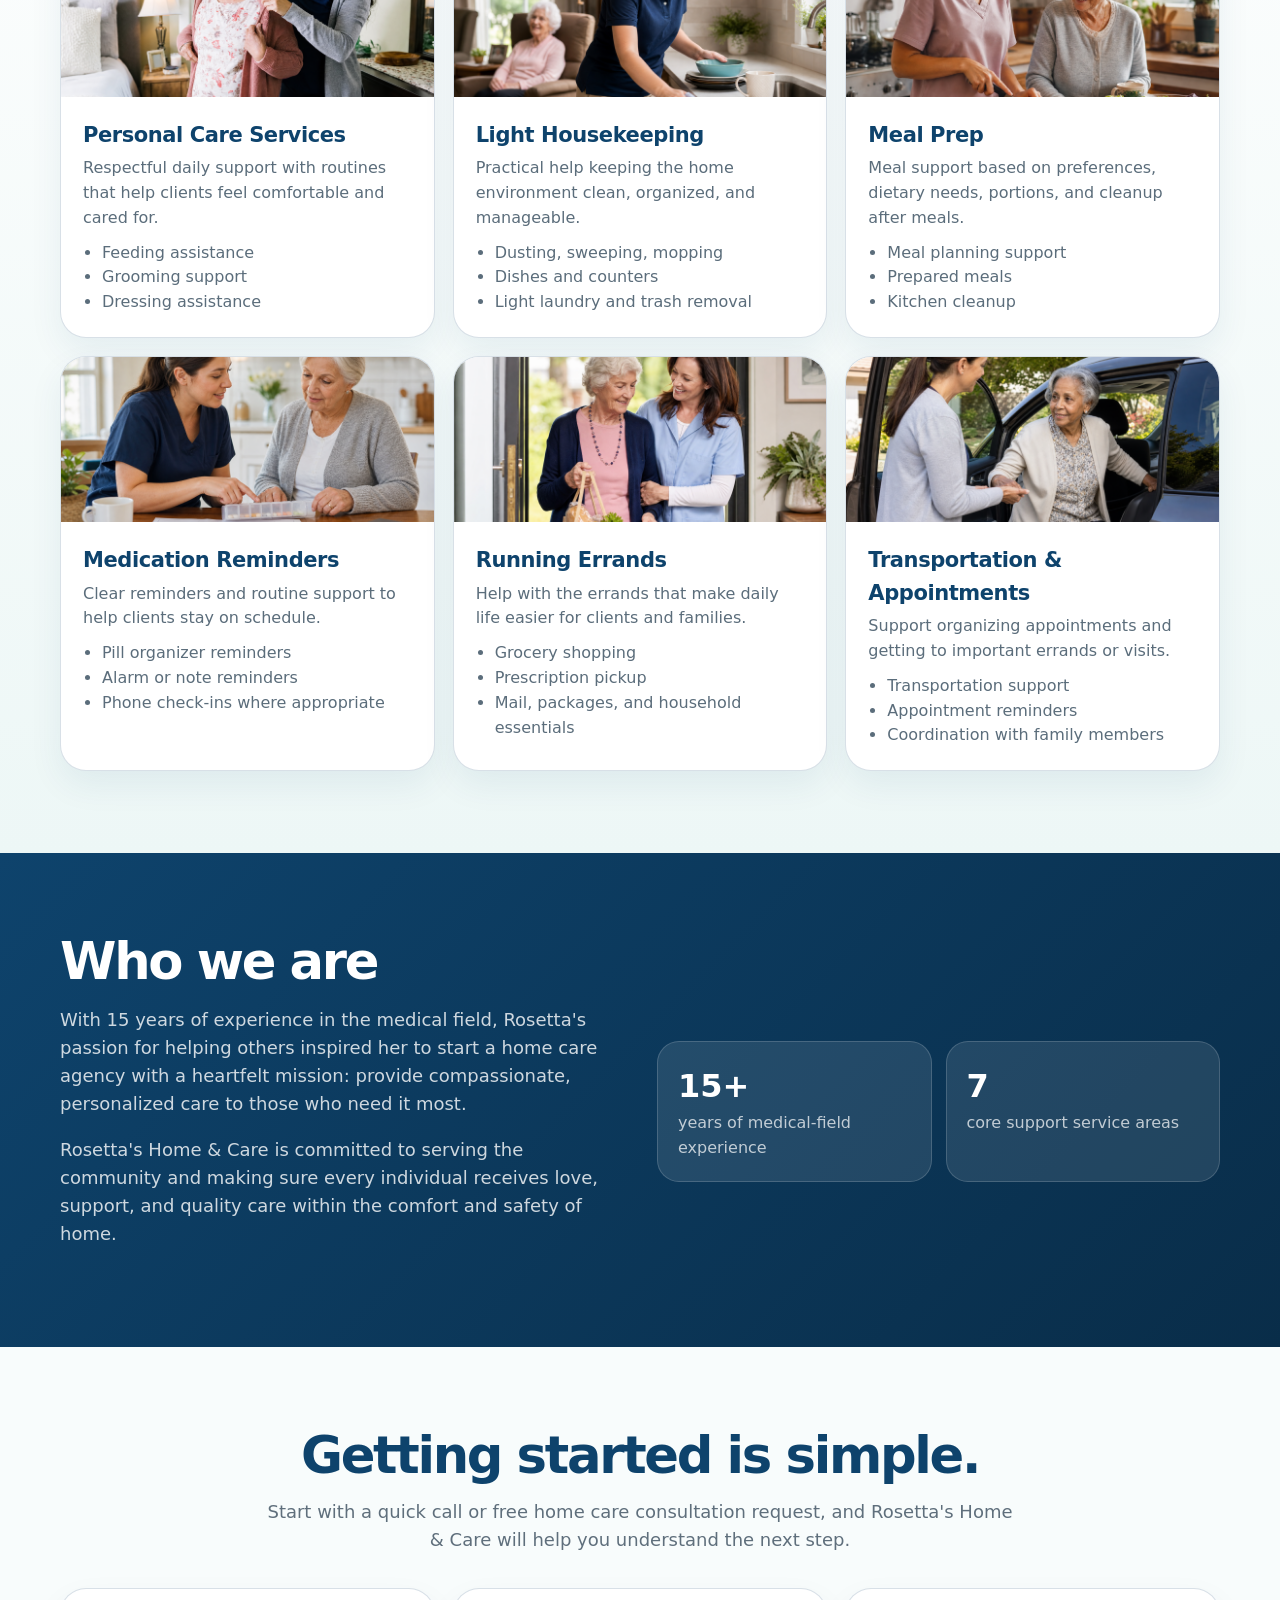
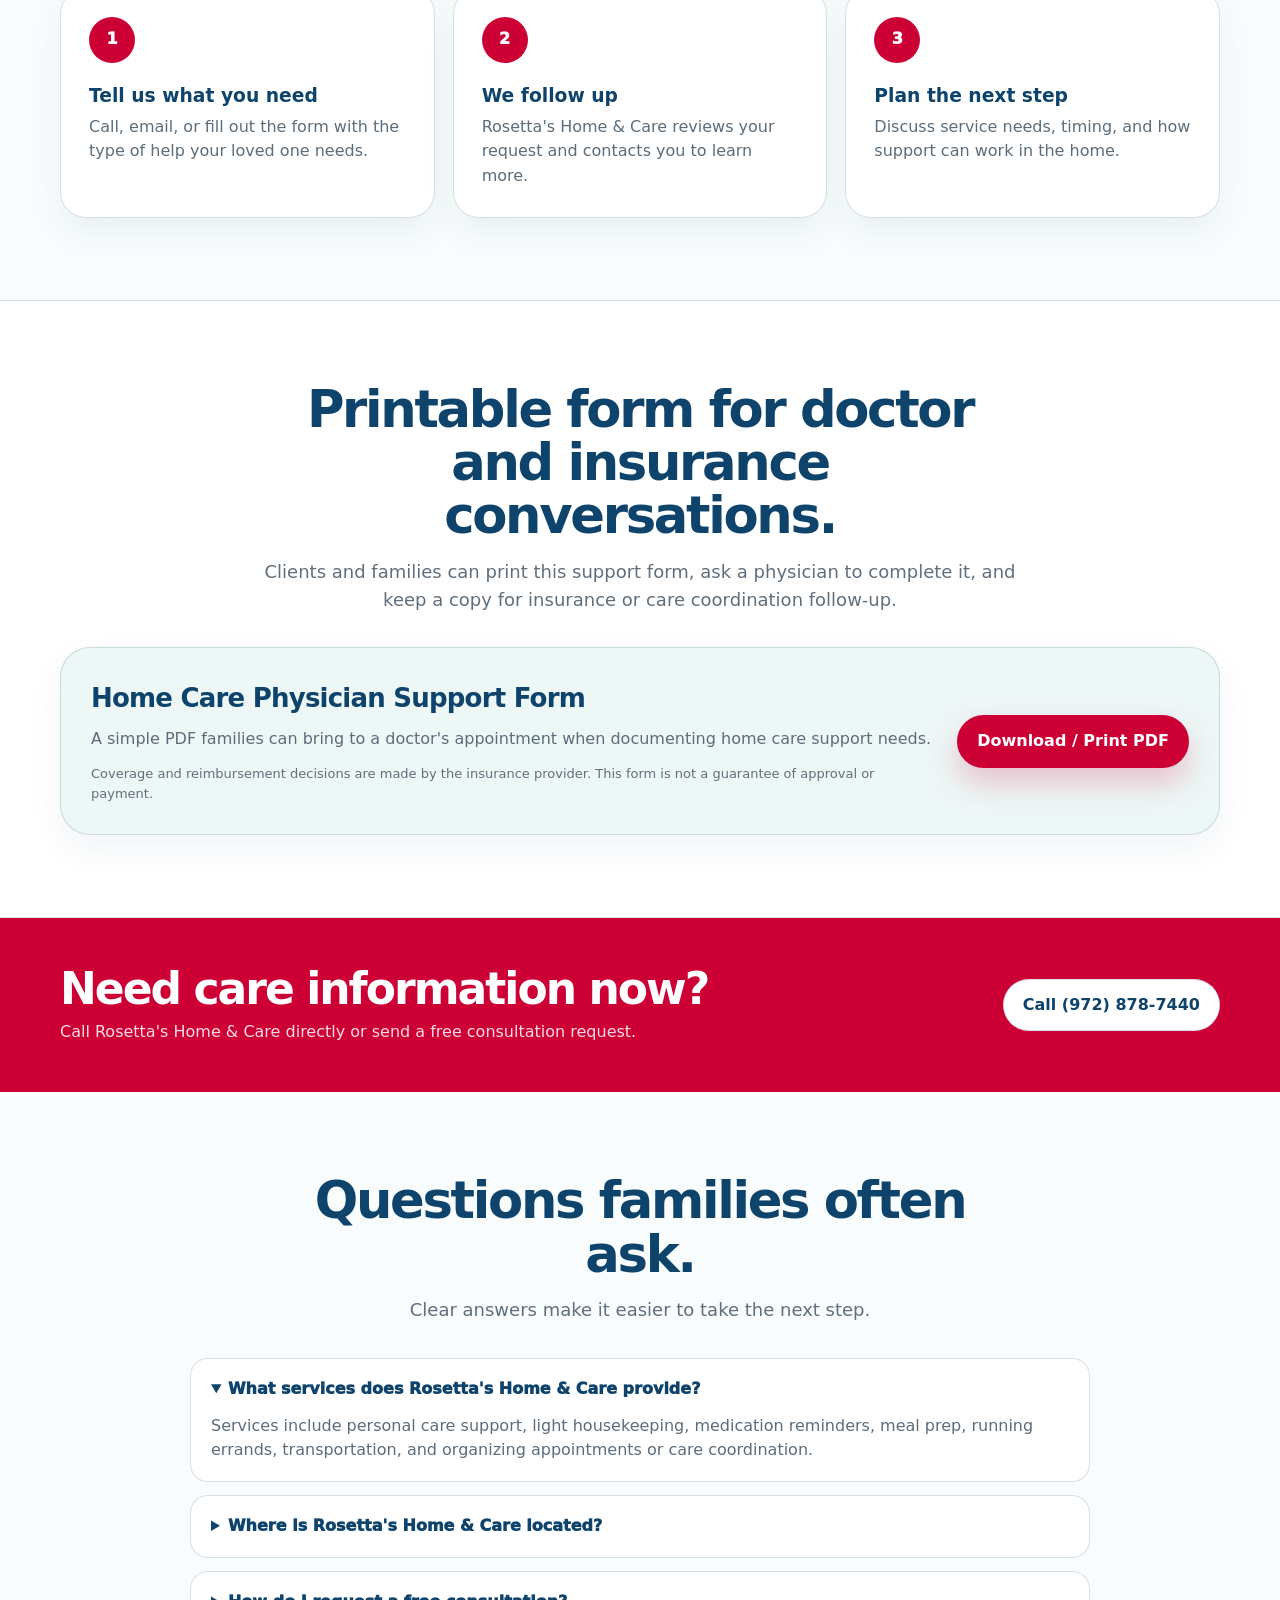
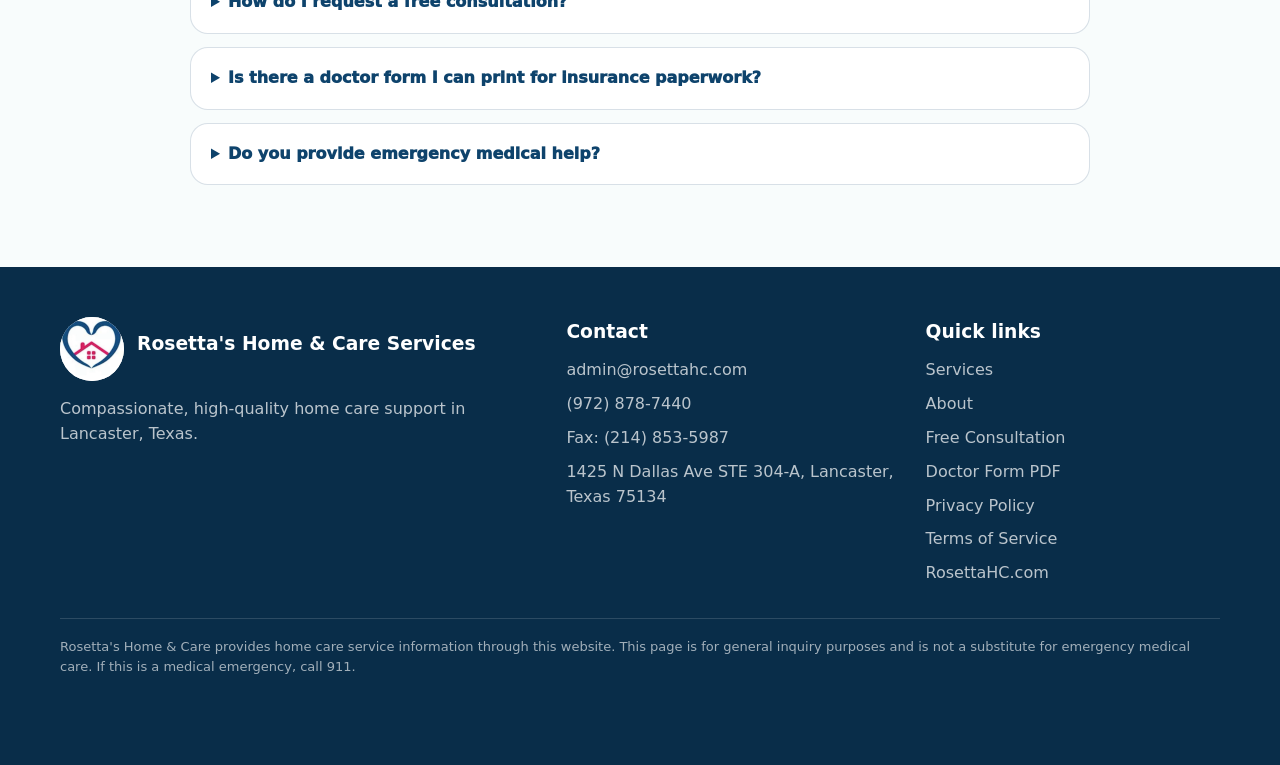
==== commit f50ba8c5: "Improve Rosetta Home Care SEO foundations" ====
--- a/index.html
+++ b/index.html
@@ -3,8 +3,148 @@
 <head>
   <meta charset="utf-8" />
   <meta name="viewport" content="width=device-width, initial-scale=1" />
-  <title>Rosetta's Home & Care | Home Care Services in Lancaster, Texas</title>
-  <meta name="description" content="Rosetta's Home & Care provides compassionate personal care, light housekeeping, medication reminders, meal prep, errands, transportation, and appointment support in Lancaster, Texas." />
+  <title>Home Care Services in Lancaster, TX | Rosetta's Home & Care</title>
+  <meta name="description" content="Rosetta's Home & Care provides compassionate non-medical home care in Lancaster, TX: personal care, light housekeeping, meal prep, medication reminders, errands, transportation, and appointment support." />
+  <link rel="canonical" href="https://rosettahc.com/" />
+  <link rel="icon" href="/favicon.ico" sizes="any" />
+  <link rel="apple-touch-icon" href="/assets/logo-new.png" />
+  <meta property="og:type" content="website" />
+  <meta property="og:site_name" content="Rosetta's Home & Care" />
+  <meta property="og:title" content="Home Care Services in Lancaster, TX | Rosetta's Home & Care" />
+  <meta property="og:description" content="Compassionate personal care, light housekeeping, meal prep, medication reminders, errands, transportation, and appointment support in Lancaster, Texas." />
+  <meta property="og:url" content="https://rosettahc.com/" />
+  <meta property="og:image" content="https://rosettahc.com/assets/hero.jpg" />
+  <meta name="twitter:card" content="summary_large_image" />
+  <meta name="twitter:title" content="Home Care Services in Lancaster, TX | Rosetta's Home & Care" />
+  <meta name="twitter:description" content="Compassionate home care support for families in Lancaster, Texas." />
+  <meta name="twitter:image" content="https://rosettahc.com/assets/hero.jpg" />
+  <script type="application/ld+json">
+{
+  "@context": "https://schema.org",
+  "@graph": [
+    {
+      "@type": "LocalBusiness",
+      "@id": "https://rosettahc.com/#business",
+      "name": "Rosetta's Home & Care Services",
+      "url": "https://rosettahc.com/",
+      "image": "https://rosettahc.com/assets/hero.jpg",
+      "logo": "https://rosettahc.com/assets/logo-new.png",
+      "description": "Compassionate non-medical home care support in Lancaster, Texas, including personal care, light housekeeping, meal prep, medication reminders, errands, transportation, and appointment support.",
+      "telephone": "+1-972-878-7440",
+      "email": "admin@rosettahc.com",
+      "address": {
+        "@type": "PostalAddress",
+        "streetAddress": "1425 N Dallas Ave STE 304-A",
+        "addressLocality": "Lancaster",
+        "addressRegion": "TX",
+        "postalCode": "75134",
+        "addressCountry": "US"
+      },
+      "areaServed": [
+        {
+          "@type": "City",
+          "name": "Lancaster"
+        },
+        {
+          "@type": "AdministrativeArea",
+          "name": "Dallas County"
+        },
+        {
+          "@type": "AdministrativeArea",
+          "name": "Texas"
+        }
+      ],
+      "priceRange": "Contact for consultation",
+      "sameAs": [
+        "https://rosettahc.com/"
+      ],
+      "makesOffer": [
+        {
+          "@type": "Offer",
+          "itemOffered": {
+            "@type": "Service",
+            "name": "Personal care services"
+          }
+        },
+        {
+          "@type": "Offer",
+          "itemOffered": {
+            "@type": "Service",
+            "name": "Light housekeeping"
+          }
+        },
+        {
+          "@type": "Offer",
+          "itemOffered": {
+            "@type": "Service",
+            "name": "Meal prep"
+          }
+        },
+        {
+          "@type": "Offer",
+          "itemOffered": {
+            "@type": "Service",
+            "name": "Medication reminders"
+          }
+        },
+        {
+          "@type": "Offer",
+          "itemOffered": {
+            "@type": "Service",
+            "name": "Errands and transportation support"
+          }
+        }
+      ]
+    },
+    {
+      "@type": "FAQPage",
+      "@id": "https://rosettahc.com/#faq",
+      "mainEntity": [
+        {
+          "@type": "Question",
+          "name": "What services does Rosetta's Home & Care provide?",
+          "acceptedAnswer": {
+            "@type": "Answer",
+            "text": "Services include personal care support, light housekeeping, medication reminders, meal prep, running errands, transportation, and organizing appointments or care coordination."
+          }
+        },
+        {
+          "@type": "Question",
+          "name": "Where is Rosetta's Home & Care located?",
+          "acceptedAnswer": {
+            "@type": "Answer",
+            "text": "The business address is 1425 N Dallas Ave STE 304-A, Lancaster, Texas 75134."
+          }
+        },
+        {
+          "@type": "Question",
+          "name": "How do I request a free consultation?",
+          "acceptedAnswer": {
+            "@type": "Answer",
+            "text": "Call (972) 878-7440, email admin@rosettahc.com, or complete the consultation request form on the page."
+          }
+        },
+        {
+          "@type": "Question",
+          "name": "Is there a doctor form I can print for insurance paperwork?",
+          "acceptedAnswer": {
+            "@type": "Answer",
+            "text": "Yes. Download the Home Care Physician Support Form from the Resources section, bring it to the doctor to complete, and keep a copy for insurance or care coordination follow-up. Insurance approval is not guaranteed by the form."
+          }
+        },
+        {
+          "@type": "Question",
+          "name": "Do you provide emergency medical help?",
+          "acceptedAnswer": {
+            "@type": "Answer",
+            "text": "This website is for home care service inquiries. If this is a medical emergency, call 911. Do not submit emergency medical information through the website form."
+          }
+        }
+      ]
+    }
+  ]
+}
+  </script>
   <style>
     :root {
       --navy: #0e436c;
@@ -478,7 +618,7 @@
             <li><a href="#resources">Doctor Form PDF</a></li>
             <li><a href="privacy.html">Privacy Policy</a></li>
             <li><a href="terms.html">Terms of Service</a></li>
-            <li><a href="https://rosettashomecare.com/">Current website</a></li>
+            <li><a href="https://rosettahc.com/">RosettaHC.com</a></li>
           </ul>
         </div>
       </div>
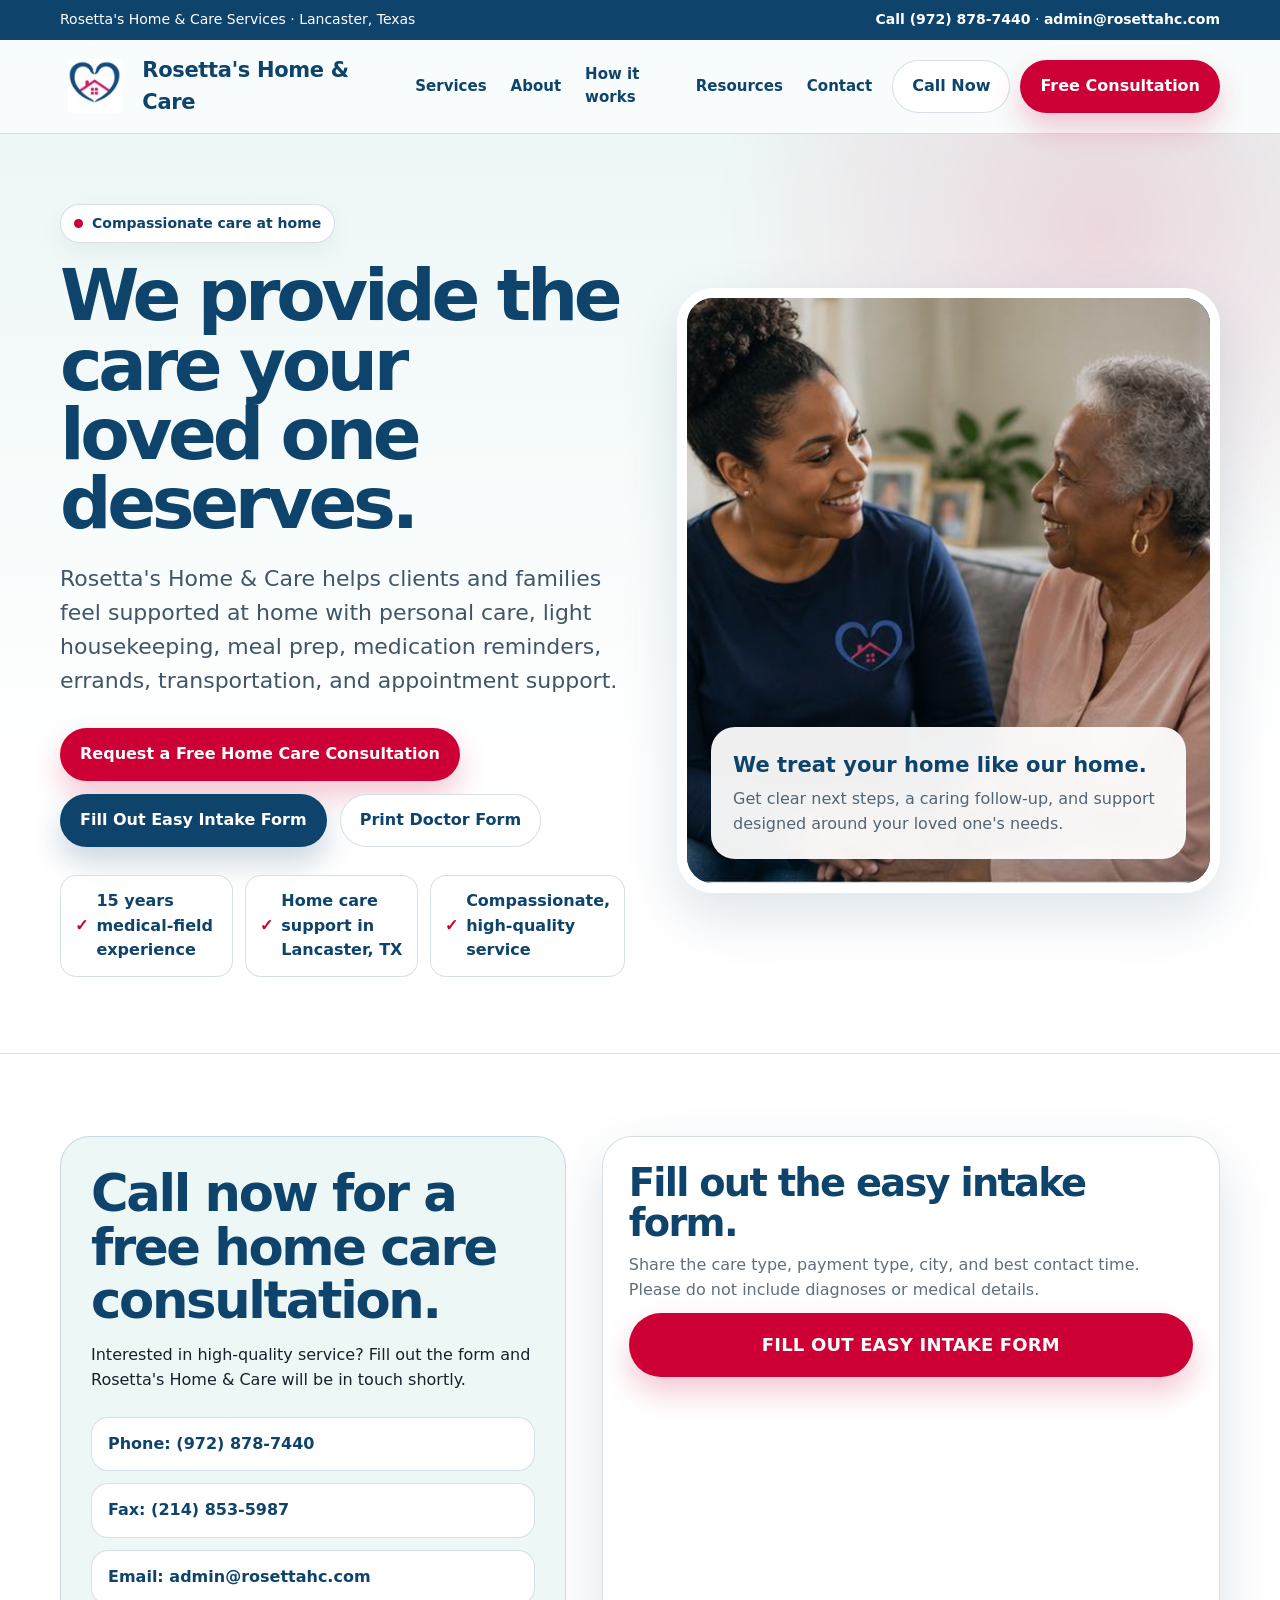
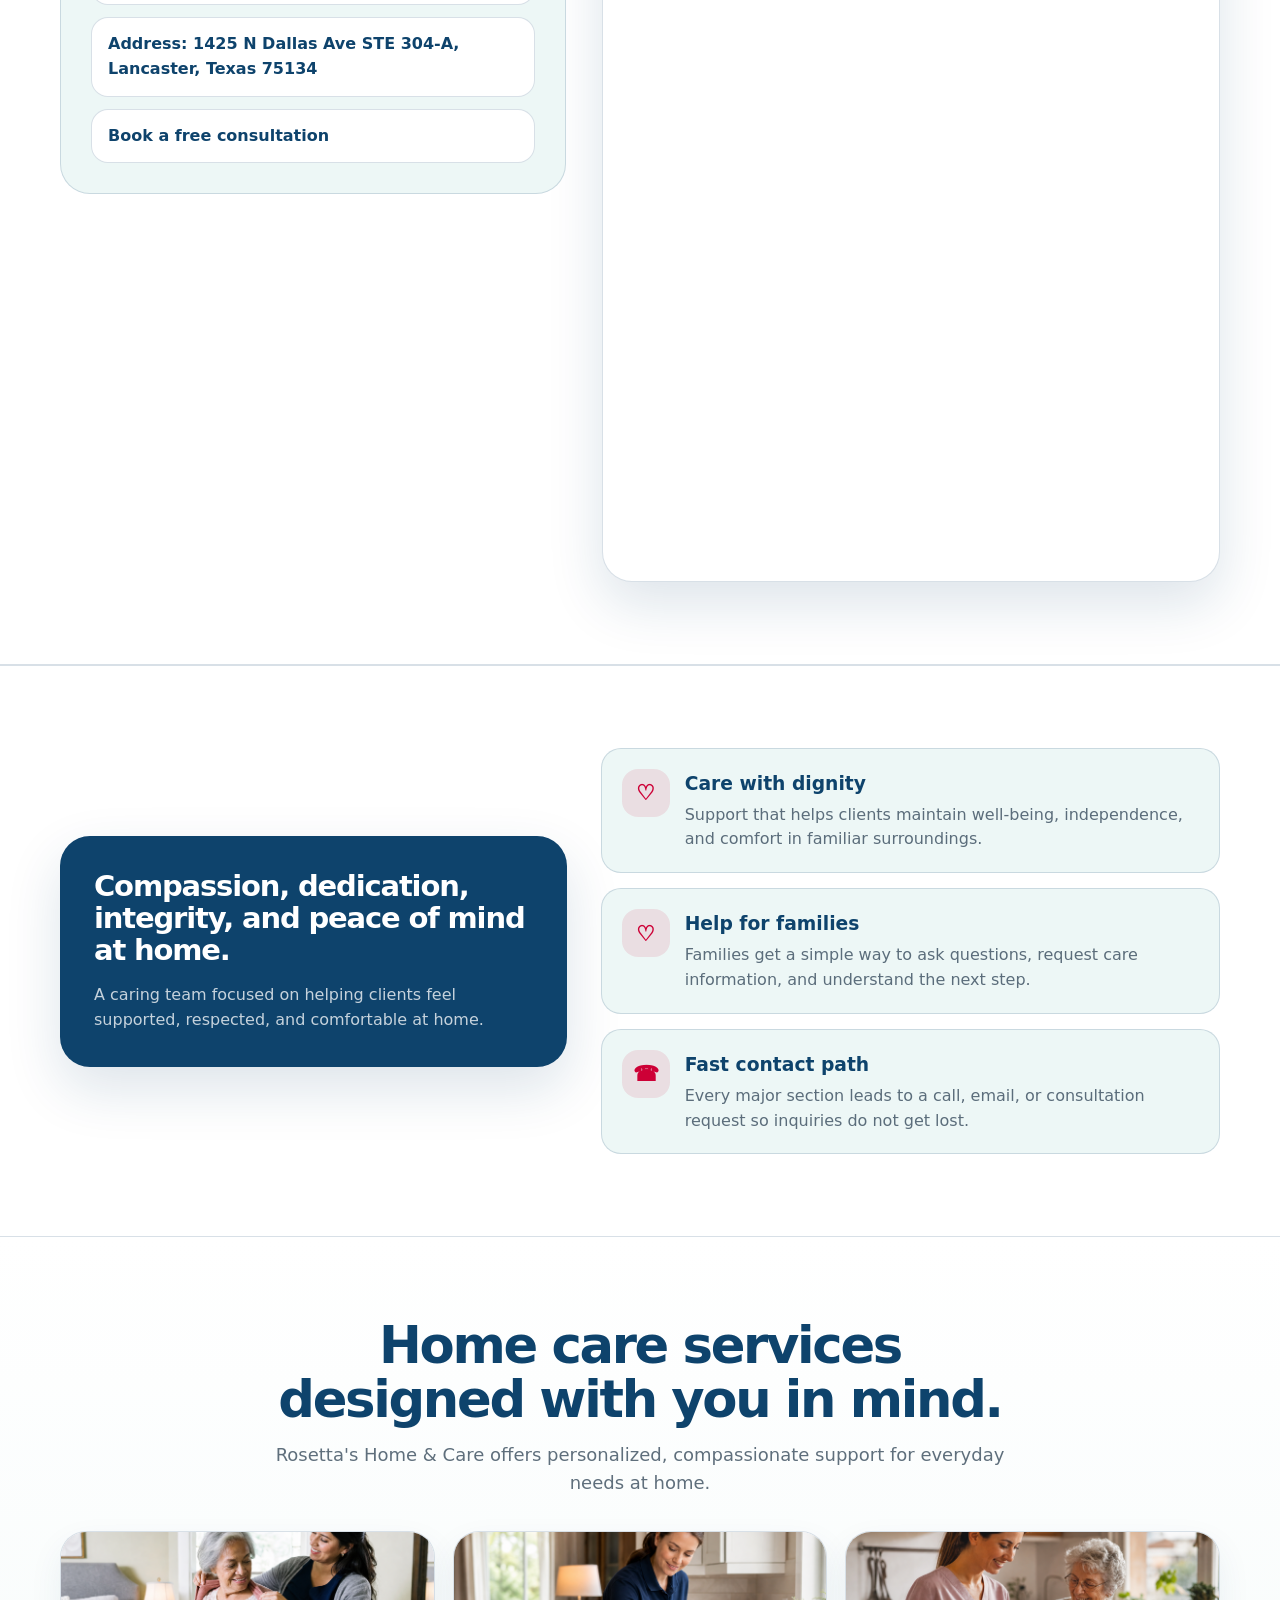
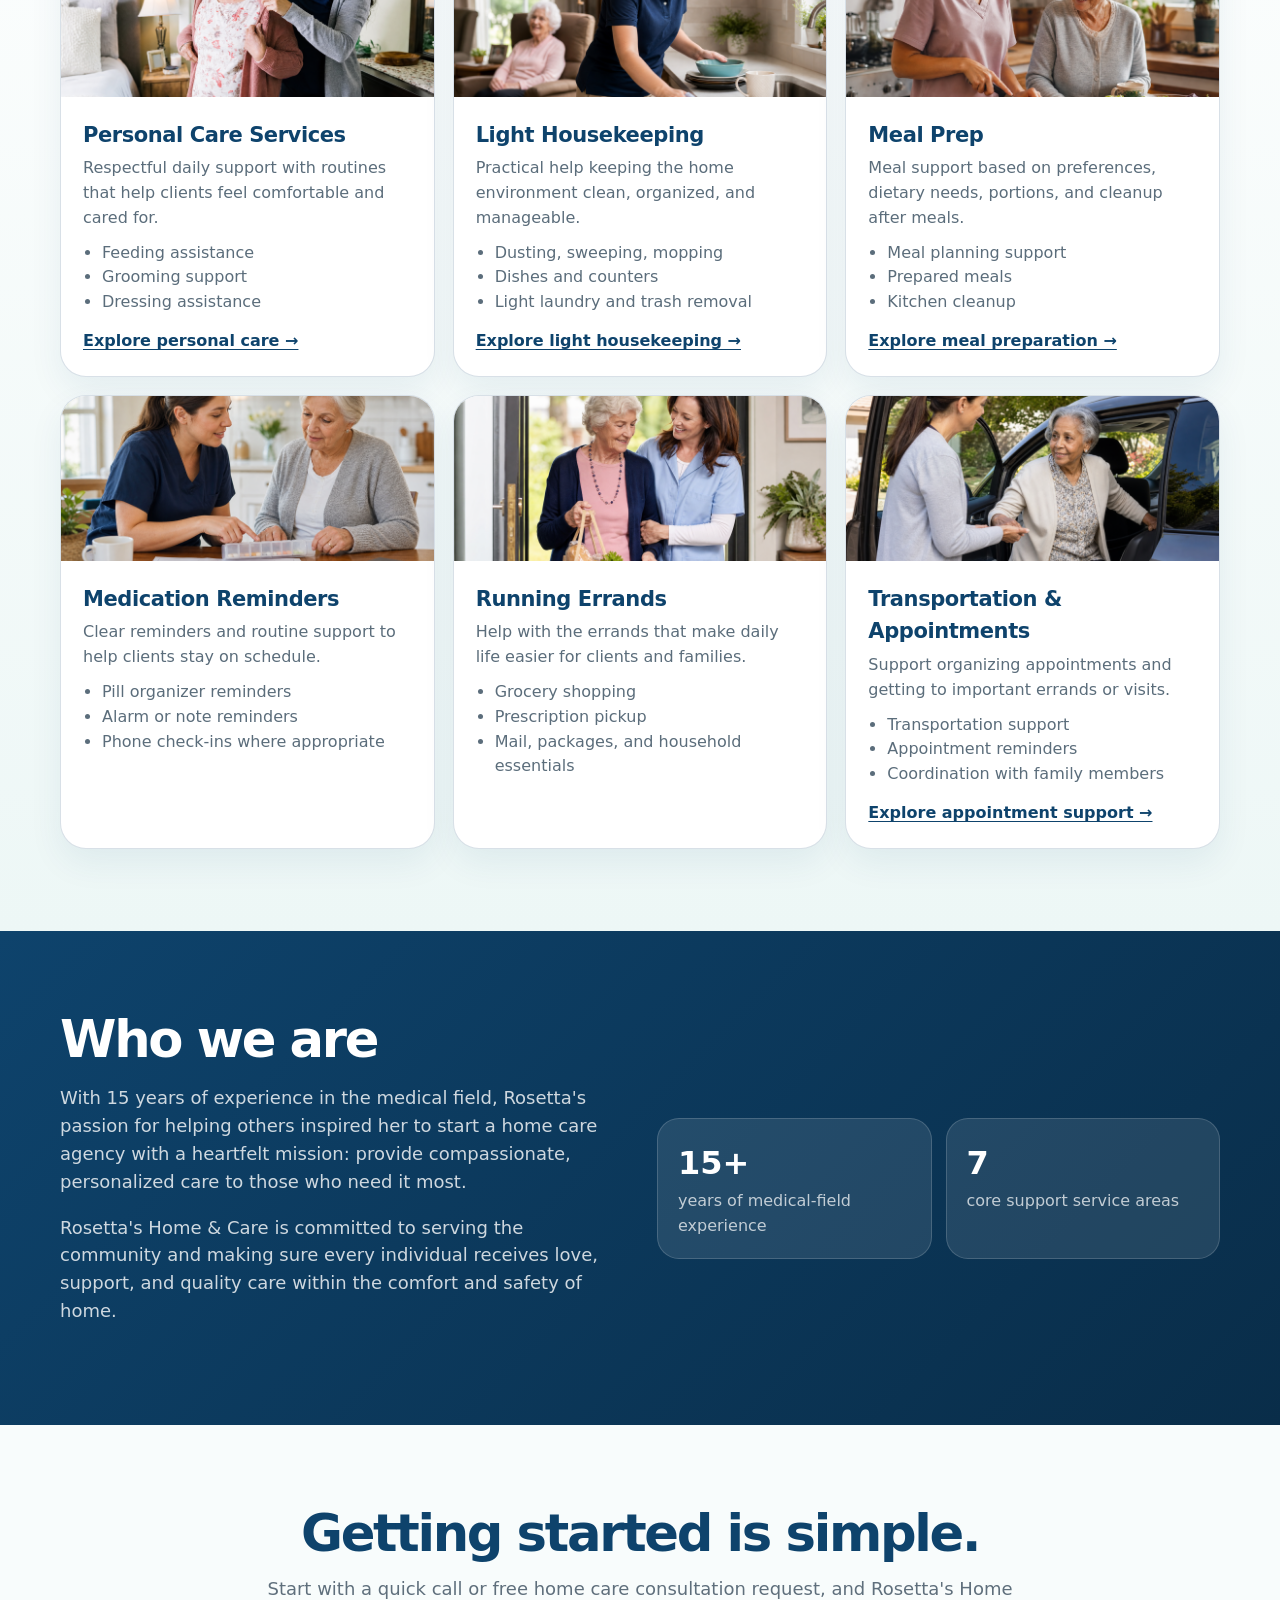
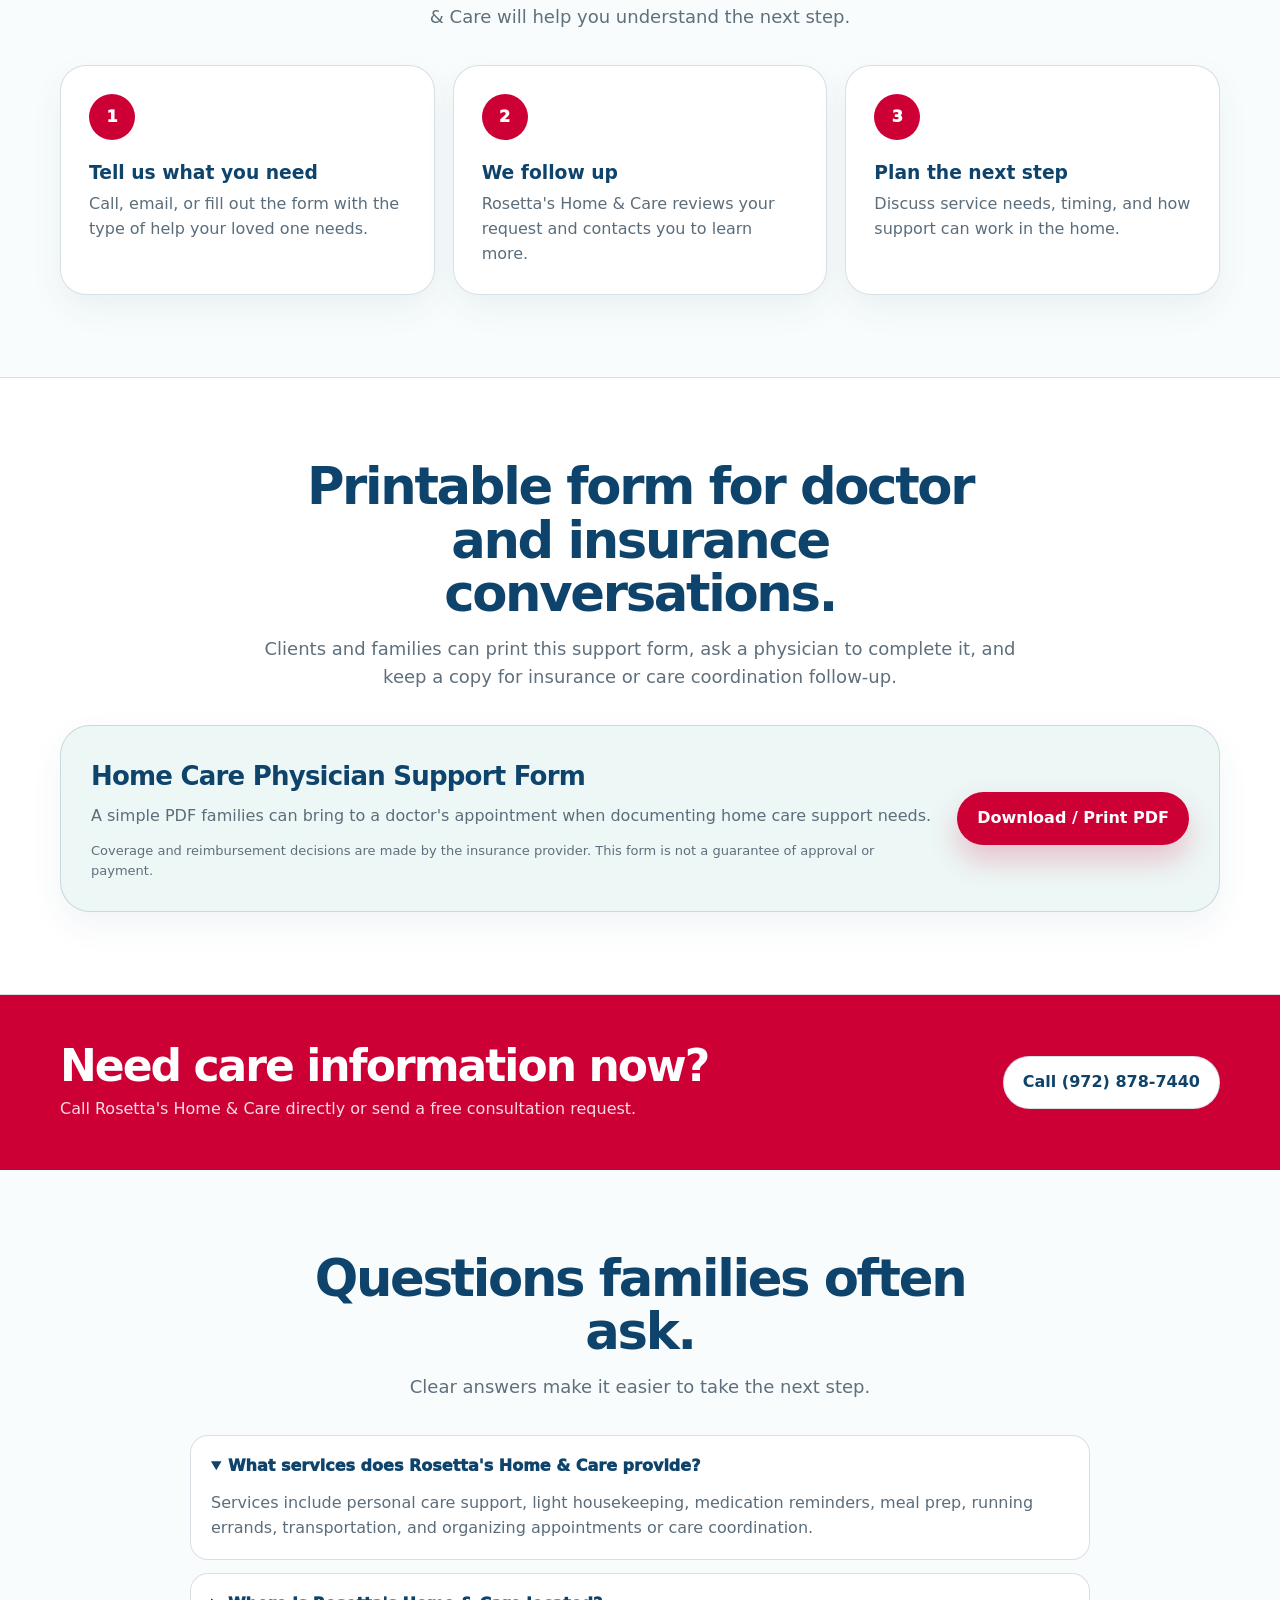
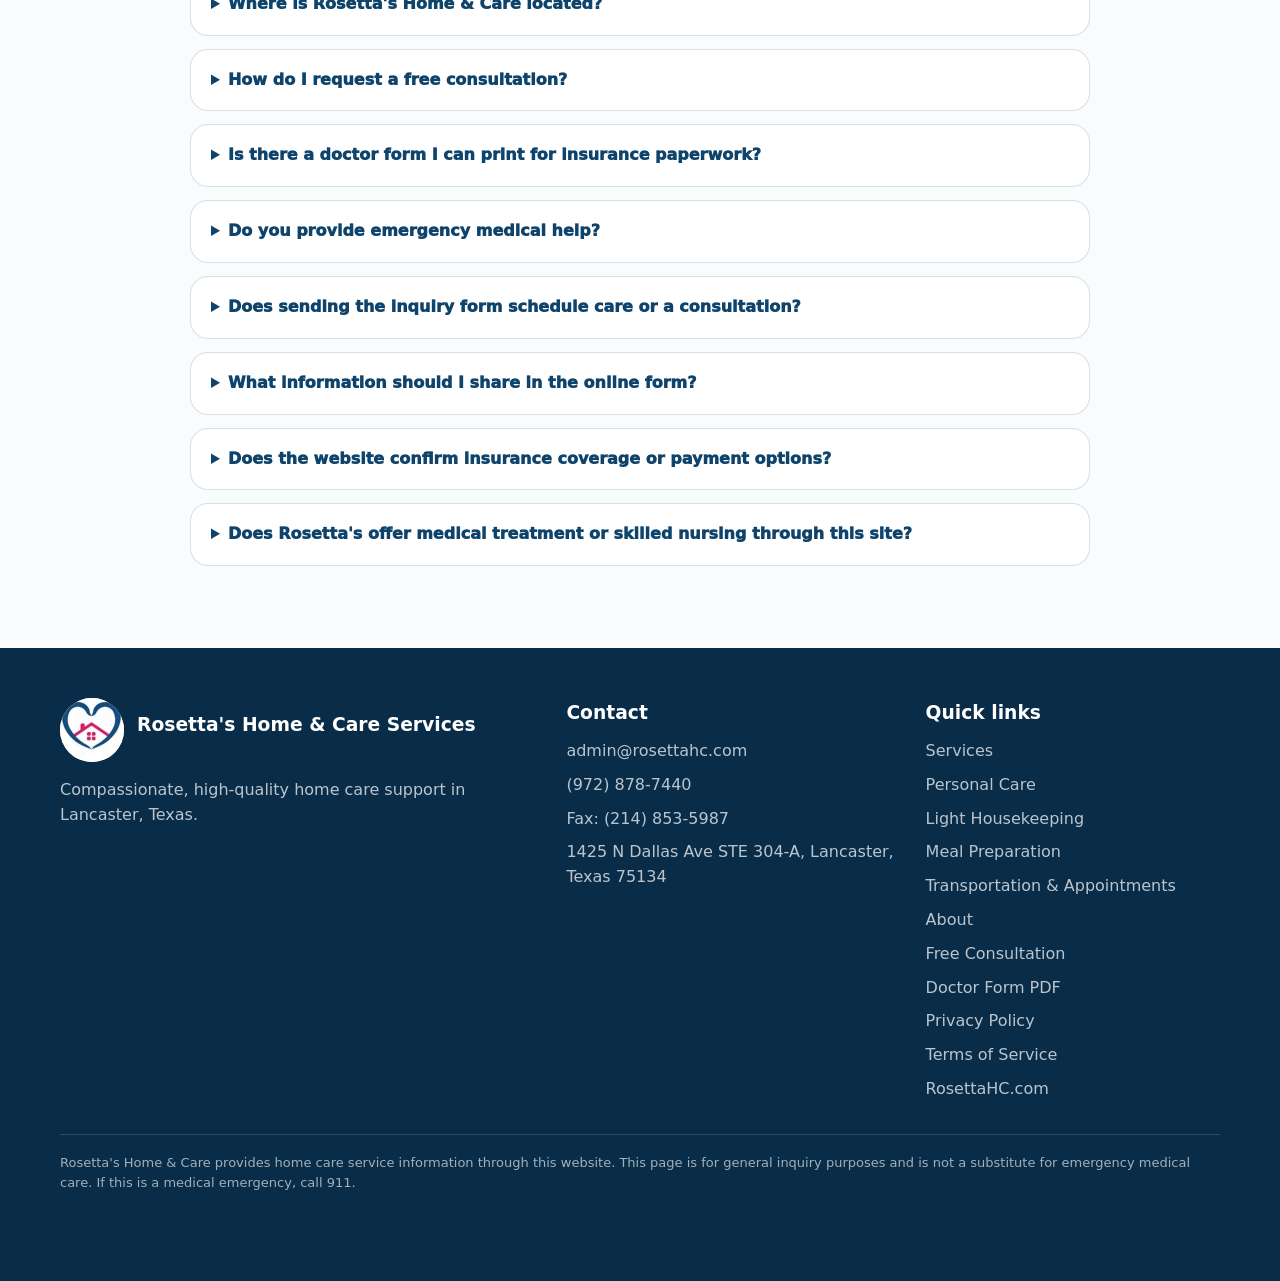
==== commit c8178245: "Add Rosetta service answers and site analytics" ====
--- a/index.html
+++ b/index.html
@@ -121,7 +121,7 @@
           "name": "How do I request a free consultation?",
           "acceptedAnswer": {
             "@type": "Answer",
-            "text": "Call (972) 878-7440, email admin@rosettahc.com, or complete the consultation request form on the page."
+            "text": "Call (972) 878-7440, email admin@rosettahc.com, or complete the consultation request form on this page."
           }
         },
         {
@@ -138,6 +138,38 @@
           "acceptedAnswer": {
             "@type": "Answer",
             "text": "This website is for home care service inquiries. If this is a medical emergency, call 911. Do not submit emergency medical information through the website form."
+          }
+        },
+        {
+          "@type": "Question",
+          "name": "Does sending the inquiry form schedule care or a consultation?",
+          "acceptedAnswer": {
+            "@type": "Answer",
+            "text": "No. The inquiry form starts a conversation with Rosetta's Home & Care. A consultation time, services, and availability must be confirmed separately."
+          }
+        },
+        {
+          "@type": "Question",
+          "name": "What information should I share in the online form?",
+          "acceptedAnswer": {
+            "@type": "Answer",
+            "text": "Share the type of everyday help requested, city, and preferred contact time. Do not submit diagnoses, medical records, or emergency details through the website form."
+          }
+        },
+        {
+          "@type": "Question",
+          "name": "Does the website confirm insurance coverage or payment options?",
+          "acceptedAnswer": {
+            "@type": "Answer",
+            "text": "No. Ask Rosetta's team about payment options, and check any coverage or reimbursement directly with the applicable payer. The printable doctor form does not guarantee approval or payment."
+          }
+        },
+        {
+          "@type": "Question",
+          "name": "Does Rosetta's offer medical treatment or skilled nursing through this site?",
+          "acceptedAnswer": {
+            "@type": "Answer",
+            "text": "The services described here are non-medical daily-living support. This website does not advertise diagnosis, skilled nursing, or emergency treatment. Ask the team directly about your specific needs."
           }
         }
       ]
@@ -145,6 +177,8 @@
   ]
 }
   </script>
+  <script>window.va = window.va || function () { (window.vaq = window.vaq || []).push(arguments); };</script>
+  <script defer src="/_vercel/insights/script.js"></script>
   <style>
     :root {
       --navy: #0e436c;
@@ -285,6 +319,7 @@
     .service-card .content { padding: 22px; }
     .service-card h3 { font-size: 21px; letter-spacing: -0.02em; }
     .service-card ul { margin: 10px 0 0; padding-left: 19px; color: #5b6d7b; }
+    .service-card .service-link { display: inline-block; margin-top: 14px; font-weight: 850; color: var(--navy); text-decoration: underline; text-underline-offset: 3px; }
 
     .resource-section { background: white; border-block: 1px solid var(--line); }
     .resource-card { display: grid; grid-template-columns: 1fr auto; gap: 24px; align-items: center; background: var(--pale); border: 1px solid var(--line); border-radius: var(--radius-xl); padding: 30px; box-shadow: 0 14px 34px rgba(14,67,108,.06); }
@@ -435,7 +470,7 @@
           <h2>Call now for a free home care consultation.</h2>
           <p>Interested in high-quality service? Fill out the form and Rosetta's Home & Care will be in touch shortly.</p>
           <div class="contact-list">
-            <a href="tel:+197****7440">Phone: (972) 878-7440</a>
+            <a href="tel:+19728787440">Phone: (972) 878-7440</a>
             <div>Fax: (214) 853-5987</div>
             <a href="mailto:admin@rosettahc.com">Email: admin@rosettahc.com</a>
             <div>Address: 1425 N Dallas Ave STE 304-A, Lancaster, Texas 75134</div>
@@ -498,15 +533,15 @@
         <div class="services-grid">
           <article class="service-card">
             <img src="assets/personal-care.png" alt="Caregiver helping with personal care and grooming" />
-            <div class="content"><h3>Personal Care Services</h3><p>Respectful daily support with routines that help clients feel comfortable and cared for.</p><ul><li>Feeding assistance</li><li>Grooming support</li><li>Dressing assistance</li></ul></div>
+            <div class="content"><h3>Personal Care Services</h3><p>Respectful daily support with routines that help clients feel comfortable and cared for.</p><ul><li>Feeding assistance</li><li>Grooming support</li><li>Dressing assistance</li></ul><a class="service-link" href="personal-care-lancaster.html">Explore personal care →</a></div>
           </article>
           <article class="service-card">
             <img src="assets/housekeeping.png" alt="Caregiver helping with light housekeeping" />
-            <div class="content"><h3>Light Housekeeping</h3><p>Practical help keeping the home environment clean, organized, and manageable.</p><ul><li>Dusting, sweeping, mopping</li><li>Dishes and counters</li><li>Light laundry and trash removal</li></ul></div>
+            <div class="content"><h3>Light Housekeeping</h3><p>Practical help keeping the home environment clean, organized, and manageable.</p><ul><li>Dusting, sweeping, mopping</li><li>Dishes and counters</li><li>Light laundry and trash removal</li></ul><a class="service-link" href="light-housekeeping-lancaster.html">Explore light housekeeping →</a></div>
           </article>
           <article class="service-card">
             <img src="assets/meal-prep.png" alt="Caregiver preparing a meal at home" />
-            <div class="content"><h3>Meal Prep</h3><p>Meal support based on preferences, dietary needs, portions, and cleanup after meals.</p><ul><li>Meal planning support</li><li>Prepared meals</li><li>Kitchen cleanup</li></ul></div>
+            <div class="content"><h3>Meal Prep</h3><p>Meal support based on preferences, dietary needs, portions, and cleanup after meals.</p><ul><li>Meal planning support</li><li>Prepared meals</li><li>Kitchen cleanup</li></ul><a class="service-link" href="meal-preparation-lancaster.html">Explore meal preparation →</a></div>
           </article>
           <article class="service-card">
             <img src="assets/medication-reminders.png" alt="Caregiver reviewing a pill organizer reminder" />
@@ -518,7 +553,7 @@
           </article>
           <article class="service-card">
             <img src="assets/transportation.png" alt="Caregiver helping with transportation to appointments" />
-            <div class="content"><h3>Transportation & Appointments</h3><p>Support organizing appointments and getting to important errands or visits.</p><ul><li>Transportation support</li><li>Appointment reminders</li><li>Coordination with family members</li></ul></div>
+            <div class="content"><h3>Transportation & Appointments</h3><p>Support organizing appointments and getting to important errands or visits.</p><ul><li>Transportation support</li><li>Appointment reminders</li><li>Coordination with family members</li></ul><a class="service-link" href="transportation-appointments-lancaster.html">Explore appointment support →</a></div>
           </article>
         </div>
       </div>
@@ -588,6 +623,10 @@
           <details><summary>How do I request a free consultation?</summary><p>Call (972) 878-7440, email admin@rosettahc.com, or complete the consultation request form on this page.</p></details>
           <details><summary>Is there a doctor form I can print for insurance paperwork?</summary><p>Yes. Download the Home Care Physician Support Form from the Resources section, bring it to the doctor to complete, and keep a copy for insurance or care coordination follow-up. Insurance approval is not guaranteed by the form.</p></details>
           <details><summary>Do you provide emergency medical help?</summary><p>This website is for home care service inquiries. If this is a medical emergency, call 911. Do not submit emergency medical information through the website form.</p></details>
+          <details><summary>Does sending the inquiry form schedule care or a consultation?</summary><p>No. The inquiry form starts a conversation with Rosetta's Home & Care. A consultation time, services, and availability must be confirmed separately.</p></details>
+          <details><summary>What information should I share in the online form?</summary><p>Share the type of everyday help requested, city, and preferred contact time. Do not submit diagnoses, medical records, or emergency details through the website form.</p></details>
+          <details><summary>Does the website confirm insurance coverage or payment options?</summary><p>No. Ask Rosetta's team about payment options, and check any coverage or reimbursement directly with the applicable payer. The printable doctor form does not guarantee approval or payment.</p></details>
+          <details><summary>Does Rosetta's offer medical treatment or skilled nursing through this site?</summary><p>The services described here are non-medical daily-living support. This website does not advertise diagnosis, skilled nursing, or emergency treatment. Ask the team directly about your specific needs.</p></details>
         </div>
       </div>
     </section>
@@ -604,7 +643,7 @@
           <h3>Contact</h3>
           <ul>
             <li><a href="mailto:admin@rosettahc.com">admin@rosettahc.com</a></li>
-            <li><a href="tel:+197****7440">(972) 878-7440</a></li>
+            <li><a href="tel:+19728787440">(972) 878-7440</a></li>
             <li>Fax: (214) 853-5987</li>
             <li>1425 N Dallas Ave STE 304-A, Lancaster, Texas 75134</li>
           </ul>
@@ -613,6 +652,10 @@
           <h3>Quick links</h3>
           <ul>
             <li><a href="#services">Services</a></li>
+            <li><a href="personal-care-lancaster.html">Personal Care</a></li>
+            <li><a href="light-housekeeping-lancaster.html">Light Housekeeping</a></li>
+            <li><a href="meal-preparation-lancaster.html">Meal Preparation</a></li>
+            <li><a href="transportation-appointments-lancaster.html">Transportation & Appointments</a></li>
             <li><a href="#about">About</a></li>
             <li><a href="#contact">Free Consultation</a></li>
             <li><a href="#resources">Doctor Form PDF</a></li>
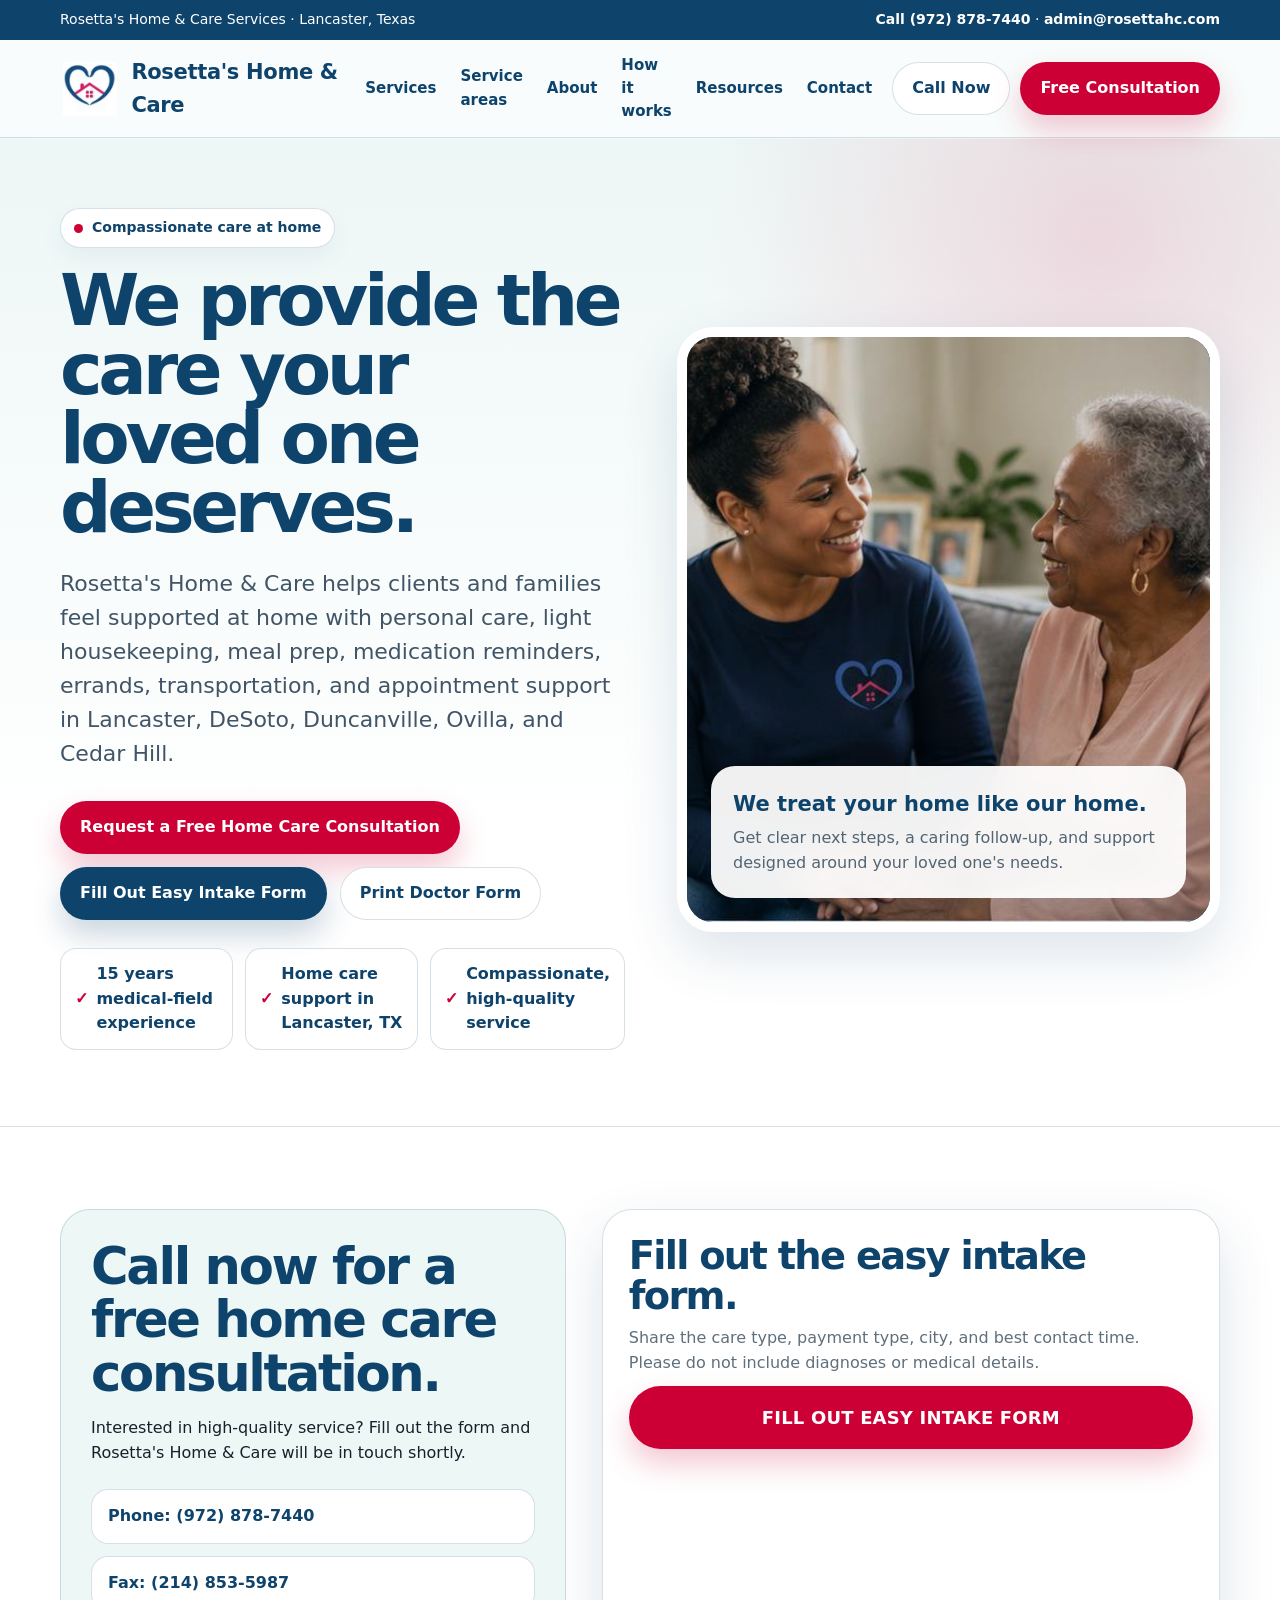
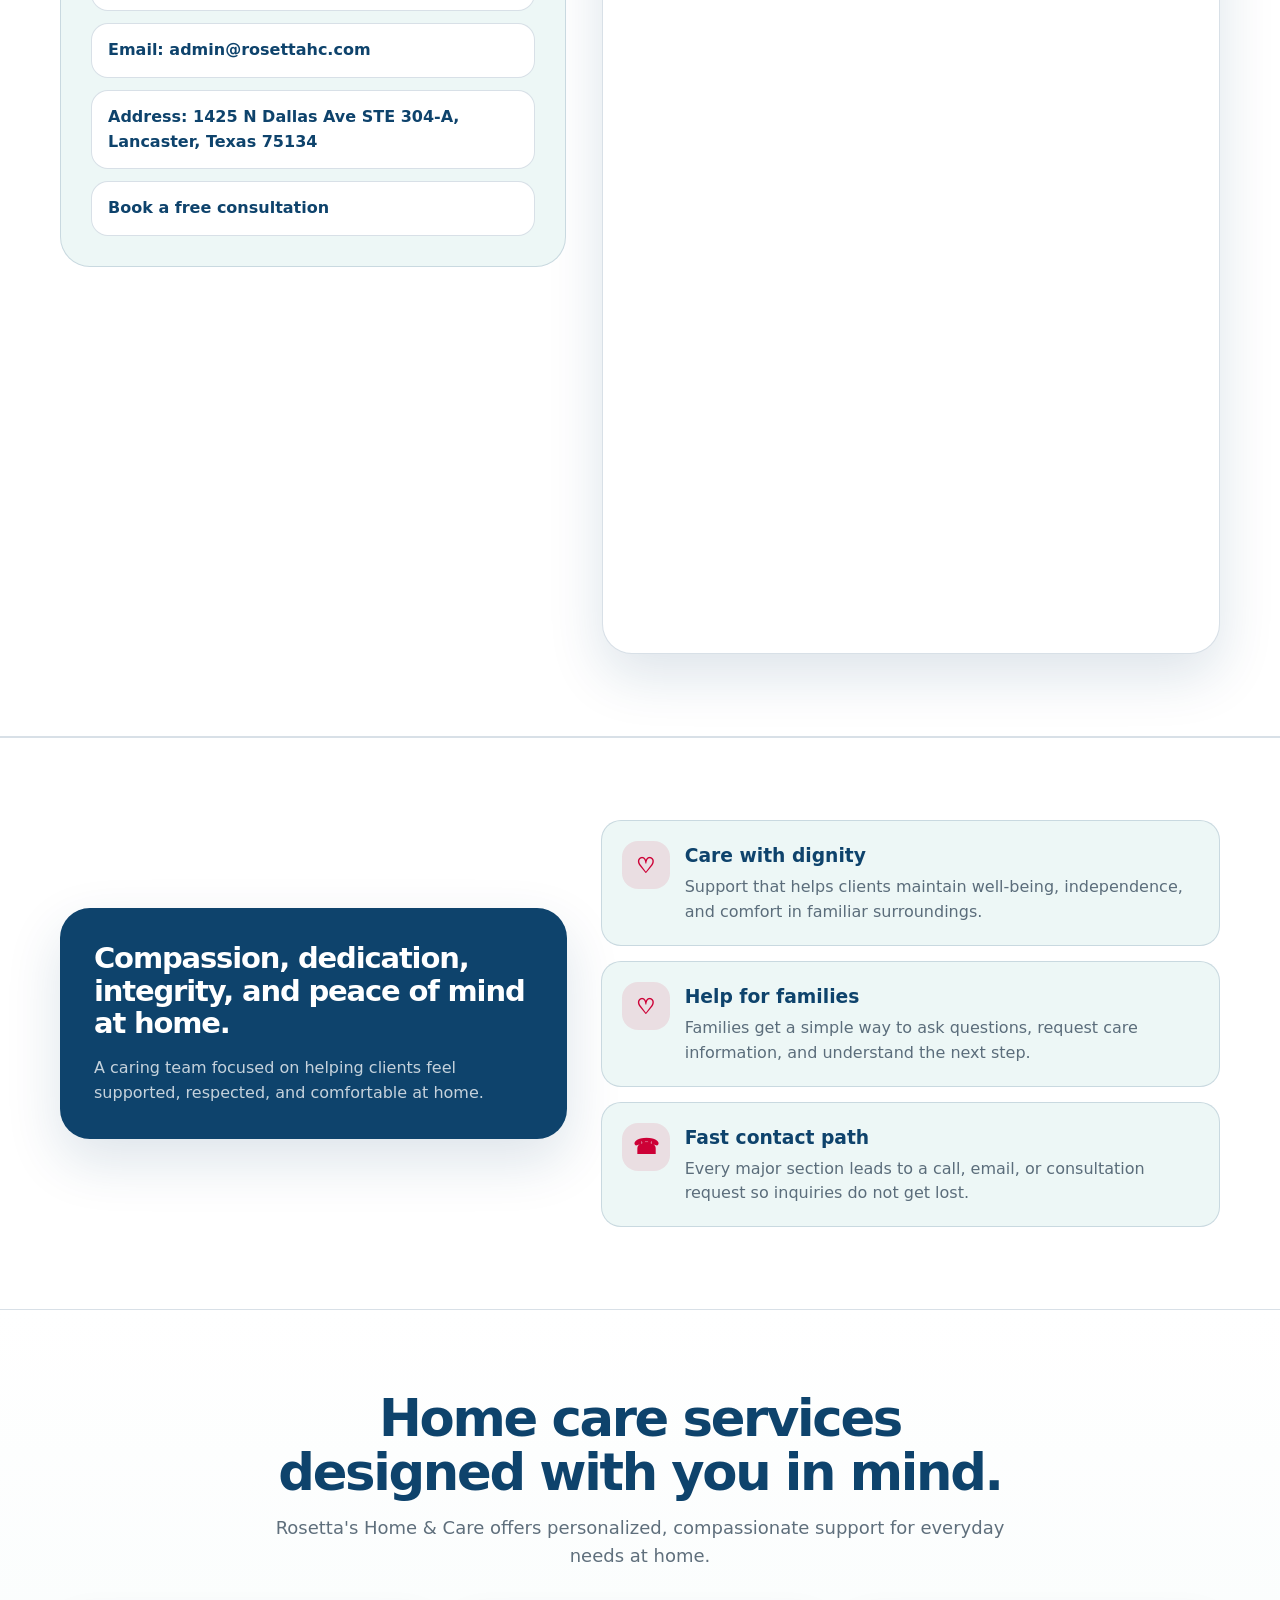
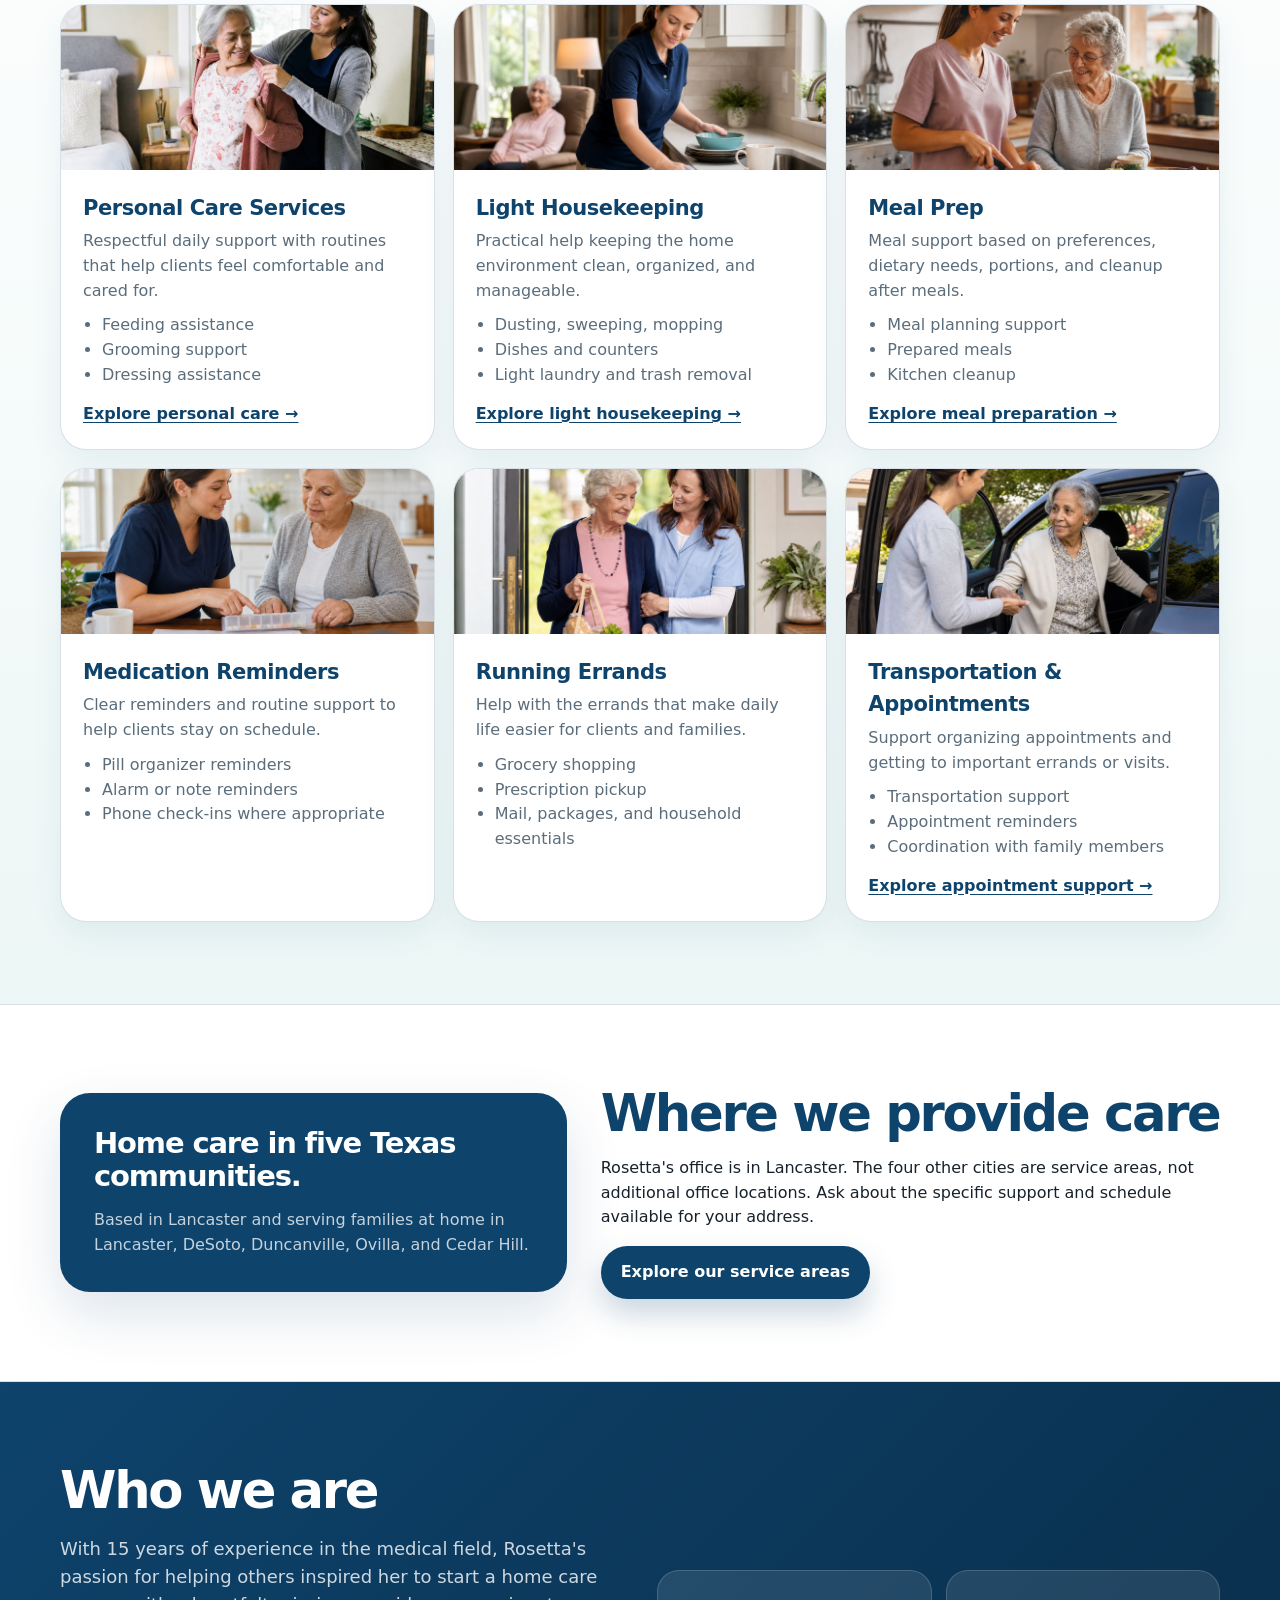
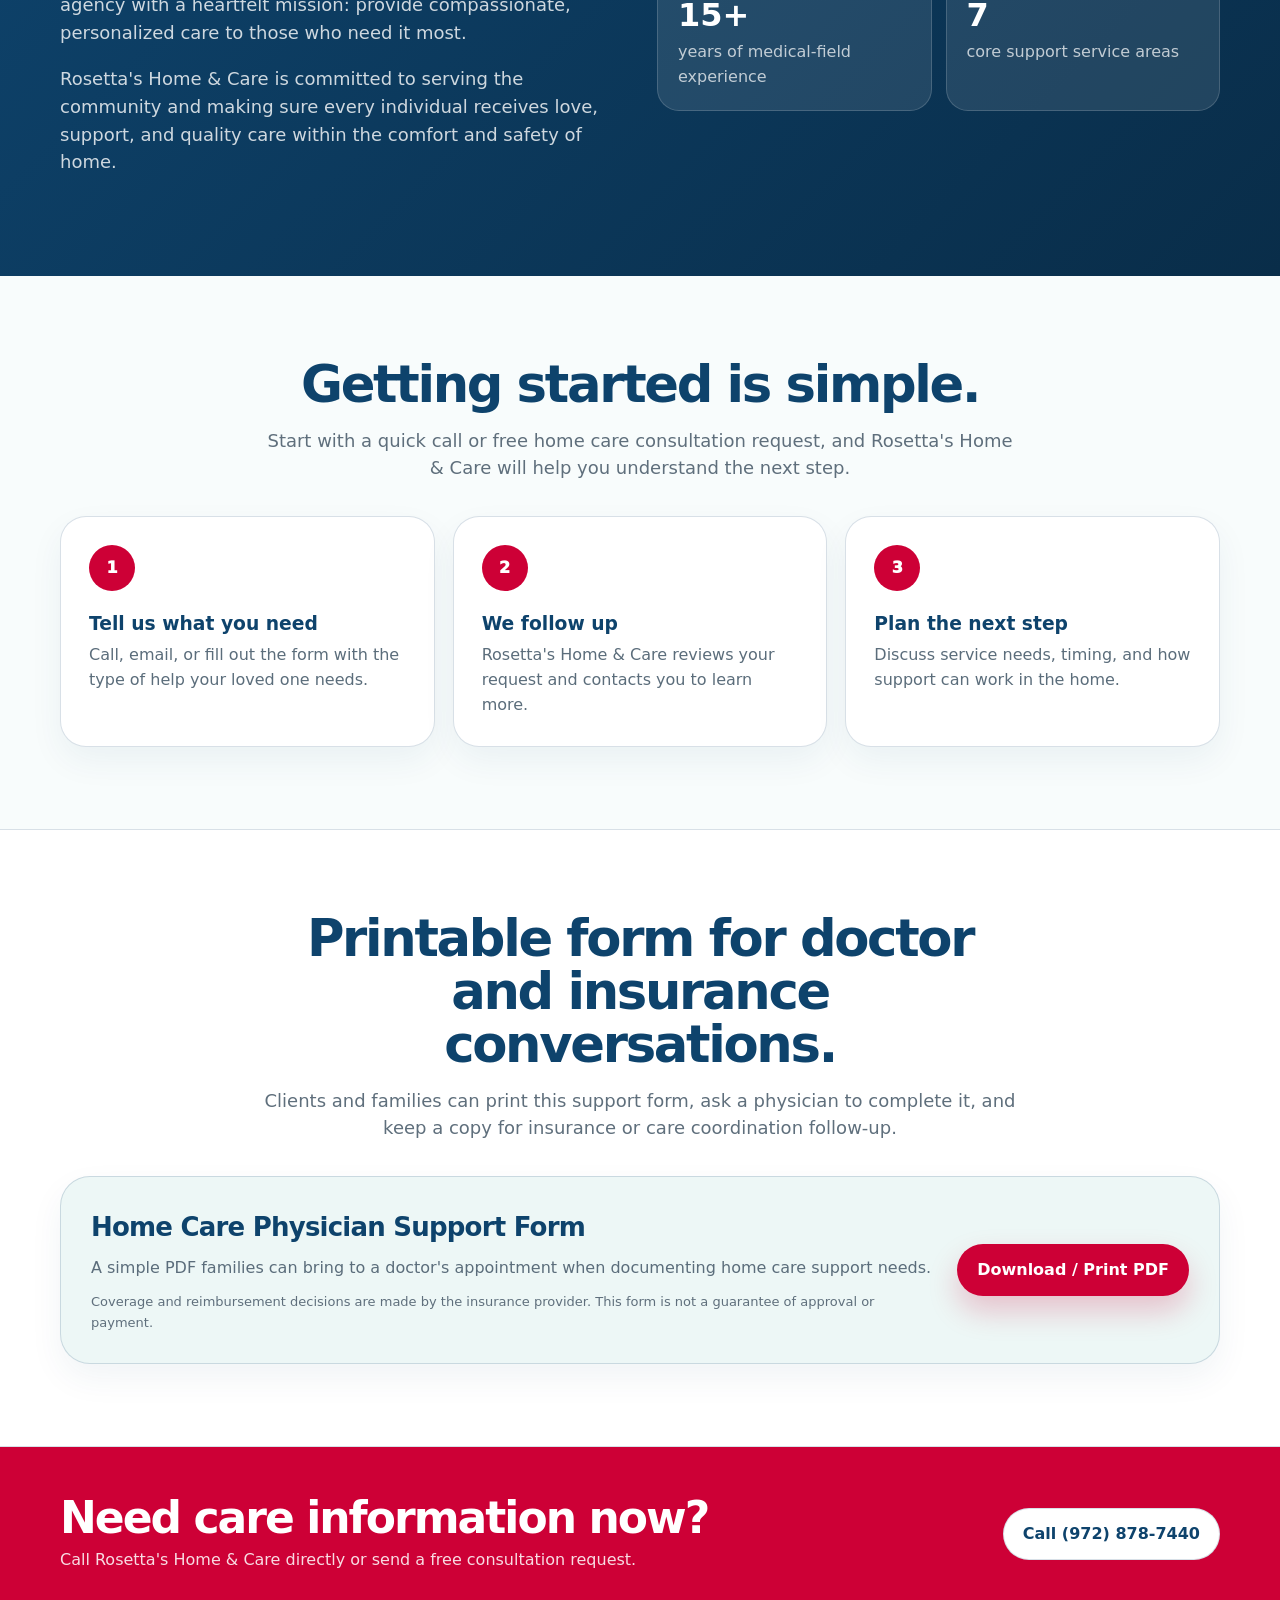
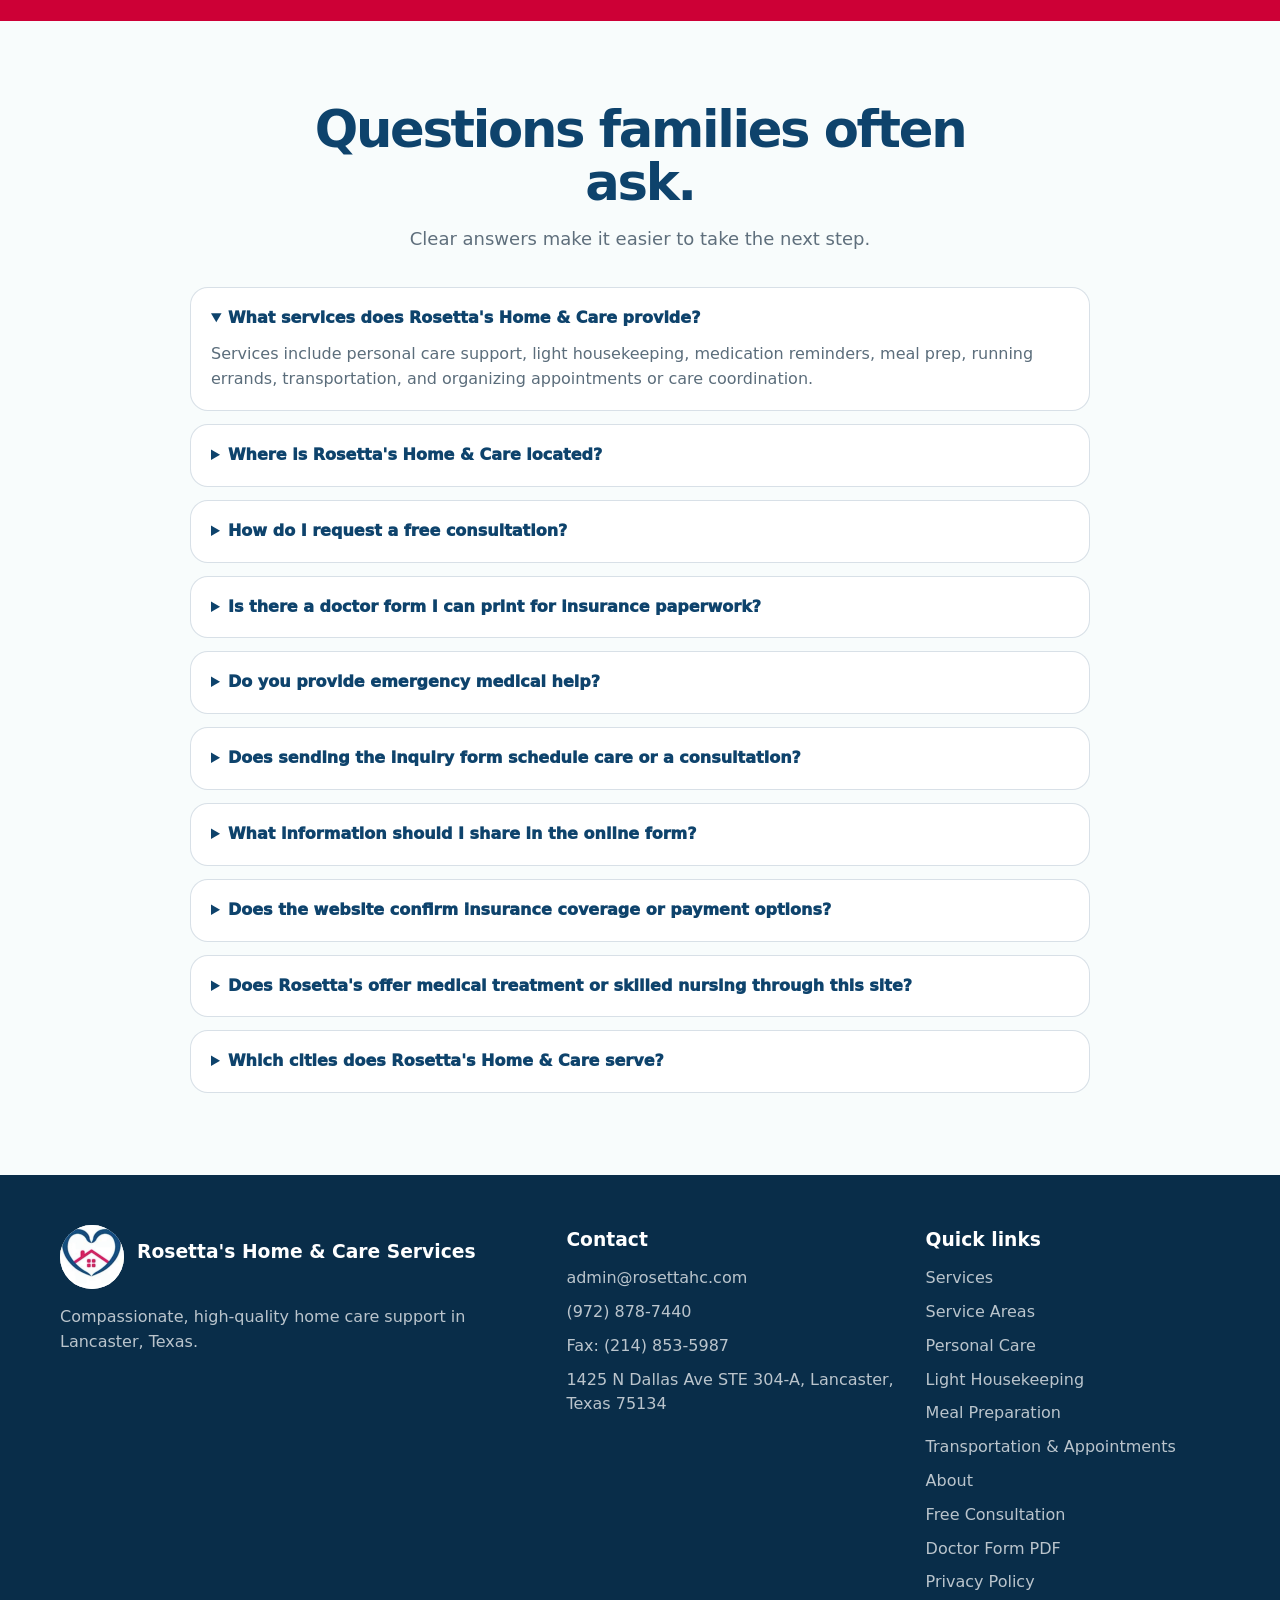
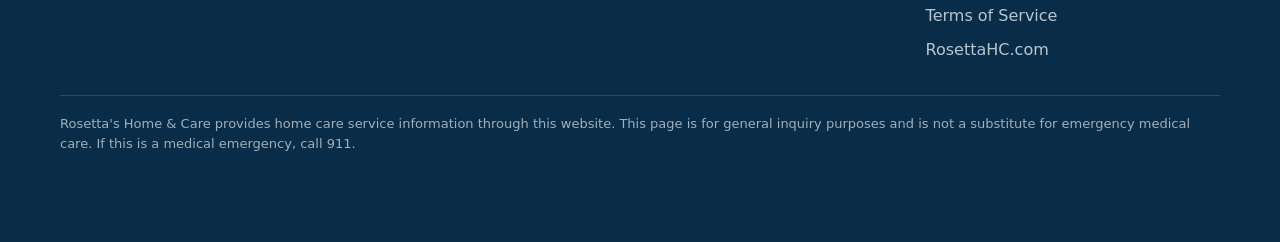
==== commit 8624fc15: "Document Rosetta's five confirmed service areas" ====
--- a/index.html
+++ b/index.html
@@ -4,14 +4,14 @@
   <meta charset="utf-8" />
   <meta name="viewport" content="width=device-width, initial-scale=1" />
   <title>Home Care Services in Lancaster, TX | Rosetta's Home & Care</title>
-  <meta name="description" content="Rosetta's Home & Care provides compassionate non-medical home care in Lancaster, TX: personal care, light housekeeping, meal prep, medication reminders, errands, transportation, and appointment support." />
+  <meta name="description" content="Rosetta's Home & Care provides non-medical home care in Lancaster, DeSoto, Duncanville, Ovilla and Cedar Hill, TX: personal care, meals, housekeeping and appointment support." />
   <link rel="canonical" href="https://rosettahc.com/" />
   <link rel="icon" href="/favicon.ico" sizes="any" />
   <link rel="apple-touch-icon" href="/assets/logo-new.png" />
   <meta property="og:type" content="website" />
   <meta property="og:site_name" content="Rosetta's Home & Care" />
   <meta property="og:title" content="Home Care Services in Lancaster, TX | Rosetta's Home & Care" />
-  <meta property="og:description" content="Compassionate personal care, light housekeeping, meal prep, medication reminders, errands, transportation, and appointment support in Lancaster, Texas." />
+  <meta property="og:description" content="Non-medical home care in Lancaster, DeSoto, Duncanville, Ovilla and Cedar Hill, Texas." />
   <meta property="og:url" content="https://rosettahc.com/" />
   <meta property="og:image" content="https://rosettahc.com/assets/hero.jpg" />
   <meta name="twitter:card" content="summary_large_image" />
@@ -29,7 +29,7 @@
       "url": "https://rosettahc.com/",
       "image": "https://rosettahc.com/assets/hero.jpg",
       "logo": "https://rosettahc.com/assets/logo-new.png",
-      "description": "Compassionate non-medical home care support in Lancaster, Texas, including personal care, light housekeeping, meal prep, medication reminders, errands, transportation, and appointment support.",
+      "description": "Non-medical home care support in Lancaster, DeSoto, Duncanville, Ovilla, and Cedar Hill, Texas, including personal care, light housekeeping, meal prep, medication reminders, errands, transportation, and appointment support.",
       "telephone": "+1-972-878-7440",
       "email": "admin@rosettahc.com",
       "address": {
@@ -43,15 +43,23 @@
       "areaServed": [
         {
           "@type": "City",
-          "name": "Lancaster"
-        },
-        {
-          "@type": "AdministrativeArea",
-          "name": "Dallas County"
-        },
-        {
-          "@type": "AdministrativeArea",
-          "name": "Texas"
+          "name": "Lancaster, TX"
+        },
+        {
+          "@type": "City",
+          "name": "DeSoto, TX"
+        },
+        {
+          "@type": "City",
+          "name": "Duncanville, TX"
+        },
+        {
+          "@type": "City",
+          "name": "Ovilla, TX"
+        },
+        {
+          "@type": "City",
+          "name": "Cedar Hill, TX"
         }
       ],
       "priceRange": "Contact for consultation",
@@ -170,6 +178,14 @@
           "acceptedAnswer": {
             "@type": "Answer",
             "text": "The services described here are non-medical daily-living support. This website does not advertise diagnosis, skilled nursing, or emergency treatment. Ask the team directly about your specific needs."
+          }
+        },
+        {
+          "@type": "Question",
+          "name": "Which cities does Rosetta's Home & Care serve?",
+          "acceptedAnswer": {
+            "@type": "Answer",
+            "text": "Rosetta's Home & Care serves Lancaster, DeSoto, Duncanville, Ovilla, and Cedar Hill, Texas. The business office is in Lancaster; ask about services and availability at your address."
           }
         }
       ]
@@ -423,6 +439,7 @@
         </a>
         <div class="navlinks">
           <a href="#services">Services</a>
+          <a href="service-areas.html">Service areas</a>
           <a href="#about">About</a>
           <a href="#process">How it works</a>
           <a href="#resources">Resources</a>
@@ -442,7 +459,7 @@
         <div>
           <div class="eyebrow"><span class="dot"></span> Compassionate care at home</div>
           <h1>We provide the care your loved one deserves.</h1>
-          <p class="lead">Rosetta's Home & Care helps clients and families feel supported at home with personal care, light housekeeping, meal prep, medication reminders, errands, transportation, and appointment support.</p>
+          <p class="lead">Rosetta's Home & Care helps clients and families feel supported at home with personal care, light housekeeping, meal prep, medication reminders, errands, transportation, and appointment support in Lancaster, DeSoto, Duncanville, Ovilla, and Cedar Hill.</p>
           <div class="hero-cta">
             <a class="btn btn-primary" href="#contact">Request a Free Home Care Consultation</a>
             <a class="btn btn-navy" href="https://api.leadconnectorhq.com/widget/form/iUswI1hsIBB39NxcWbYG" target="_blank" rel="noopener">Fill Out Easy Intake Form</a>
@@ -559,6 +576,20 @@
       </div>
     </section>
 
+    <section class="mission" id="service-areas">
+      <div class="container mission-grid">
+        <div class="quote-card">
+          <p>Home care in five Texas communities.</p>
+          <span>Based in Lancaster and serving families at home in Lancaster, DeSoto, Duncanville, Ovilla, and Cedar Hill.</span>
+        </div>
+        <div>
+          <h2>Where we provide care</h2>
+          <p>Rosetta's office is in Lancaster. The four other cities are service areas, not additional office locations. Ask about the specific support and schedule available for your address.</p>
+          <a class="btn btn-navy" href="service-areas.html">Explore our service areas</a>
+        </div>
+      </div>
+    </section>
+
     <section class="about-band" id="about">
       <div class="container about-grid">
         <div>
@@ -627,6 +658,7 @@
           <details><summary>What information should I share in the online form?</summary><p>Share the type of everyday help requested, city, and preferred contact time. Do not submit diagnoses, medical records, or emergency details through the website form.</p></details>
           <details><summary>Does the website confirm insurance coverage or payment options?</summary><p>No. Ask Rosetta's team about payment options, and check any coverage or reimbursement directly with the applicable payer. The printable doctor form does not guarantee approval or payment.</p></details>
           <details><summary>Does Rosetta's offer medical treatment or skilled nursing through this site?</summary><p>The services described here are non-medical daily-living support. This website does not advertise diagnosis, skilled nursing, or emergency treatment. Ask the team directly about your specific needs.</p></details>
+          <details><summary>Which cities does Rosetta's Home & Care serve?</summary><p>Rosetta's Home & Care serves Lancaster, DeSoto, Duncanville, Ovilla, and Cedar Hill, Texas. The business office is in Lancaster; ask about services and availability at your address.</p></details>
         </div>
       </div>
     </section>
@@ -652,6 +684,7 @@
           <h3>Quick links</h3>
           <ul>
             <li><a href="#services">Services</a></li>
+            <li><a href="service-areas.html">Service Areas</a></li>
             <li><a href="personal-care-lancaster.html">Personal Care</a></li>
             <li><a href="light-housekeeping-lancaster.html">Light Housekeeping</a></li>
             <li><a href="meal-preparation-lancaster.html">Meal Preparation</a></li>
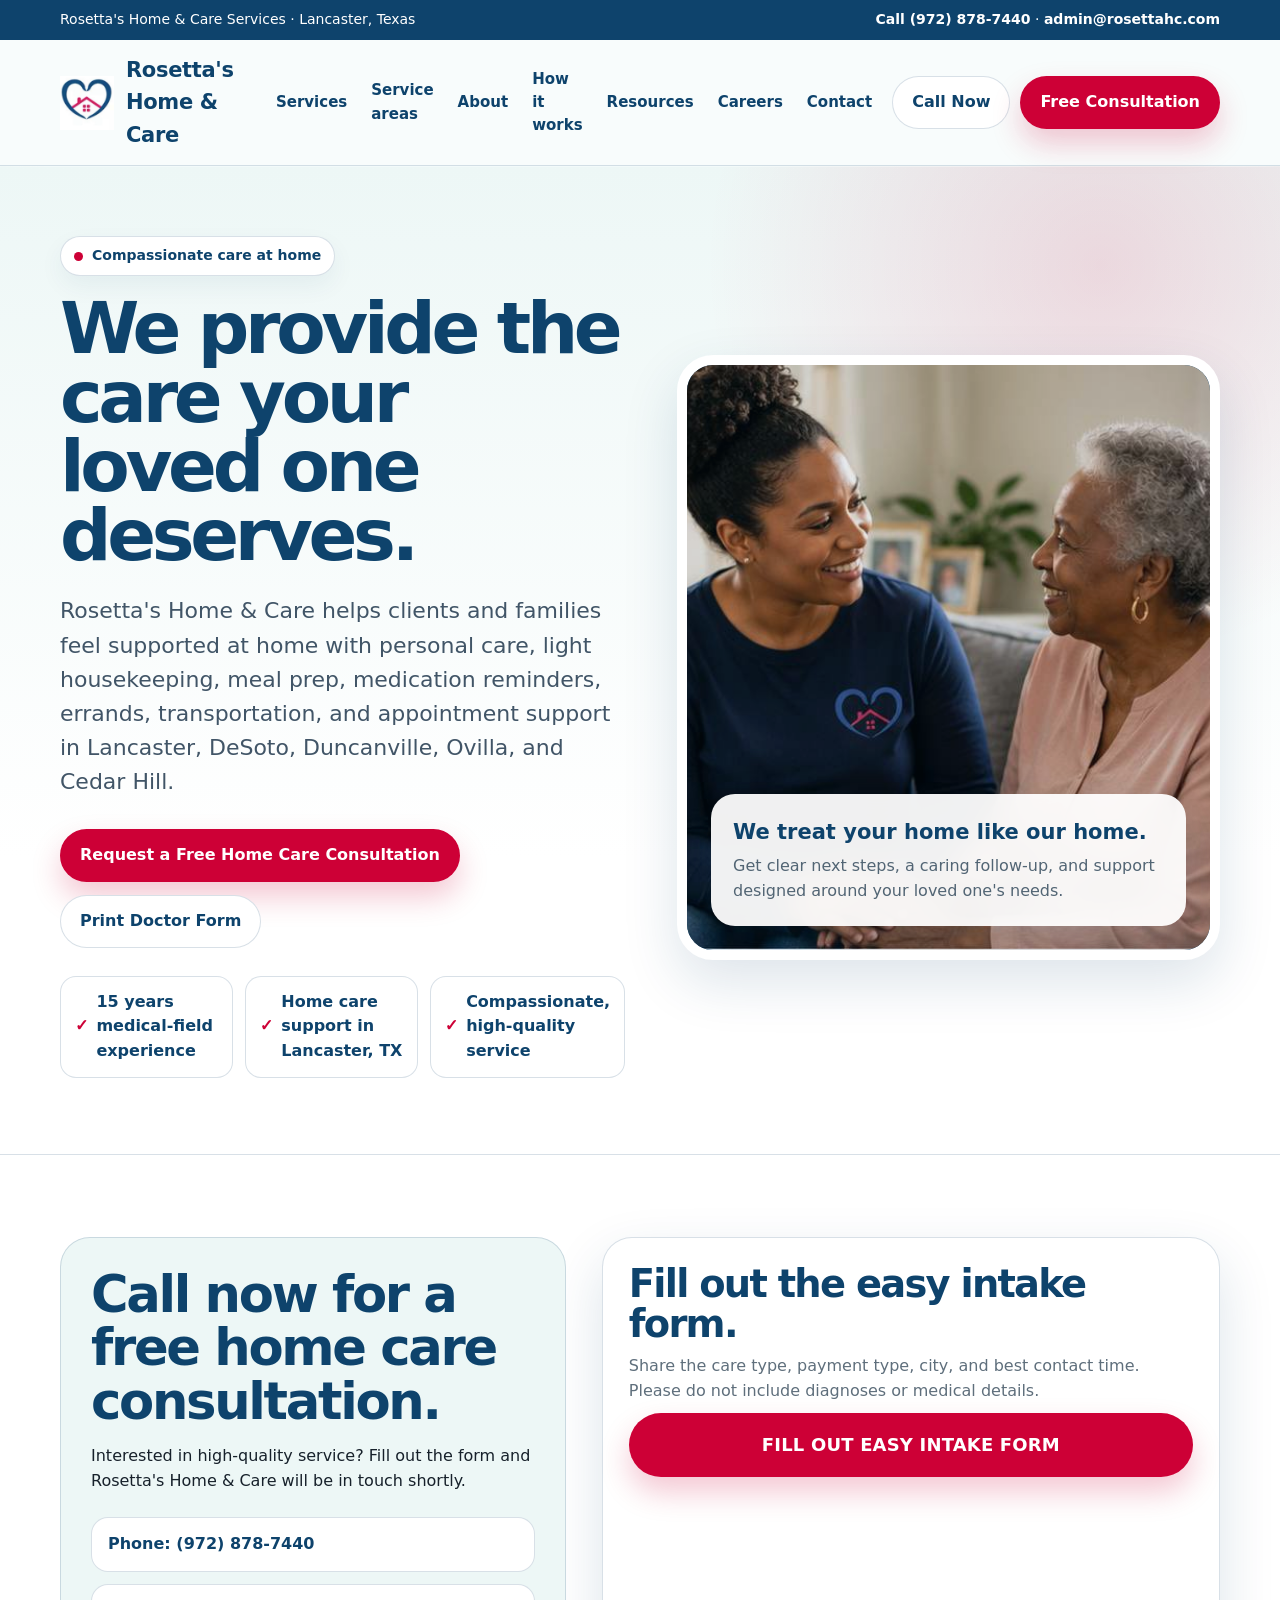
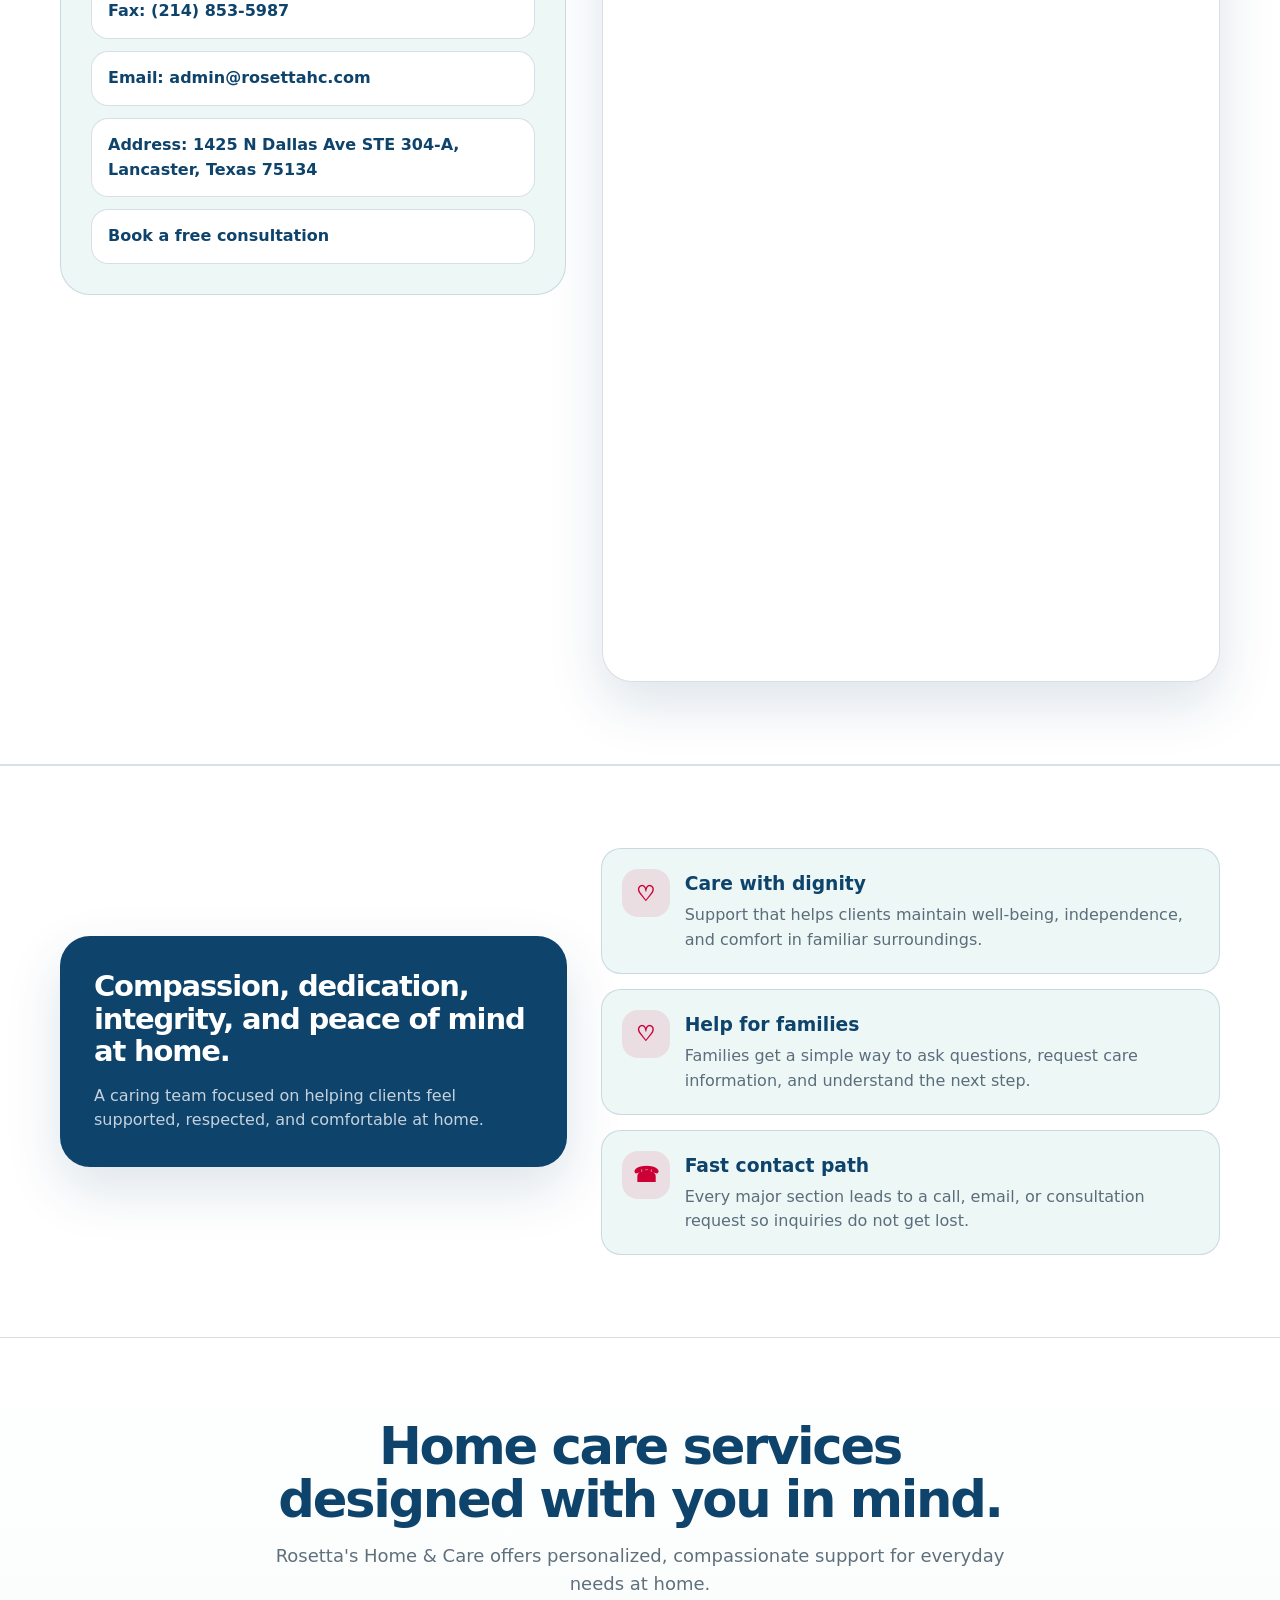
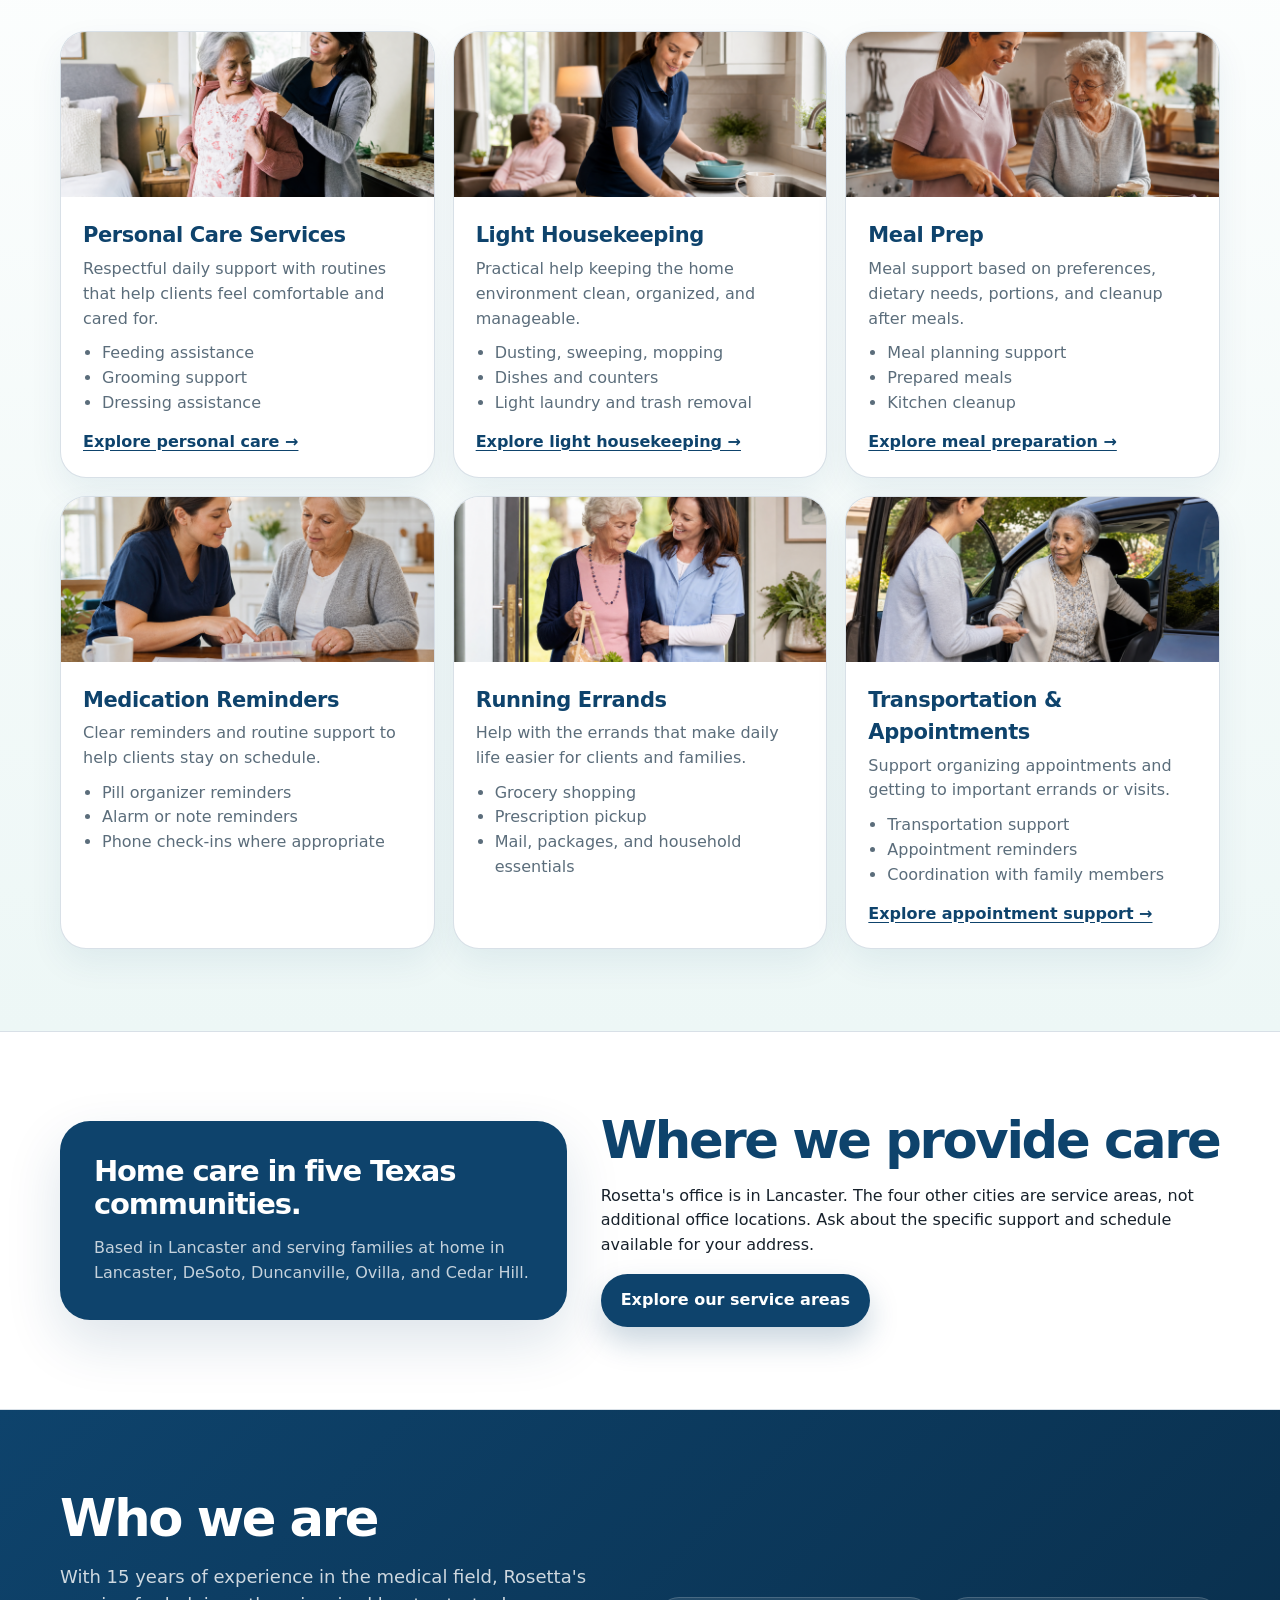
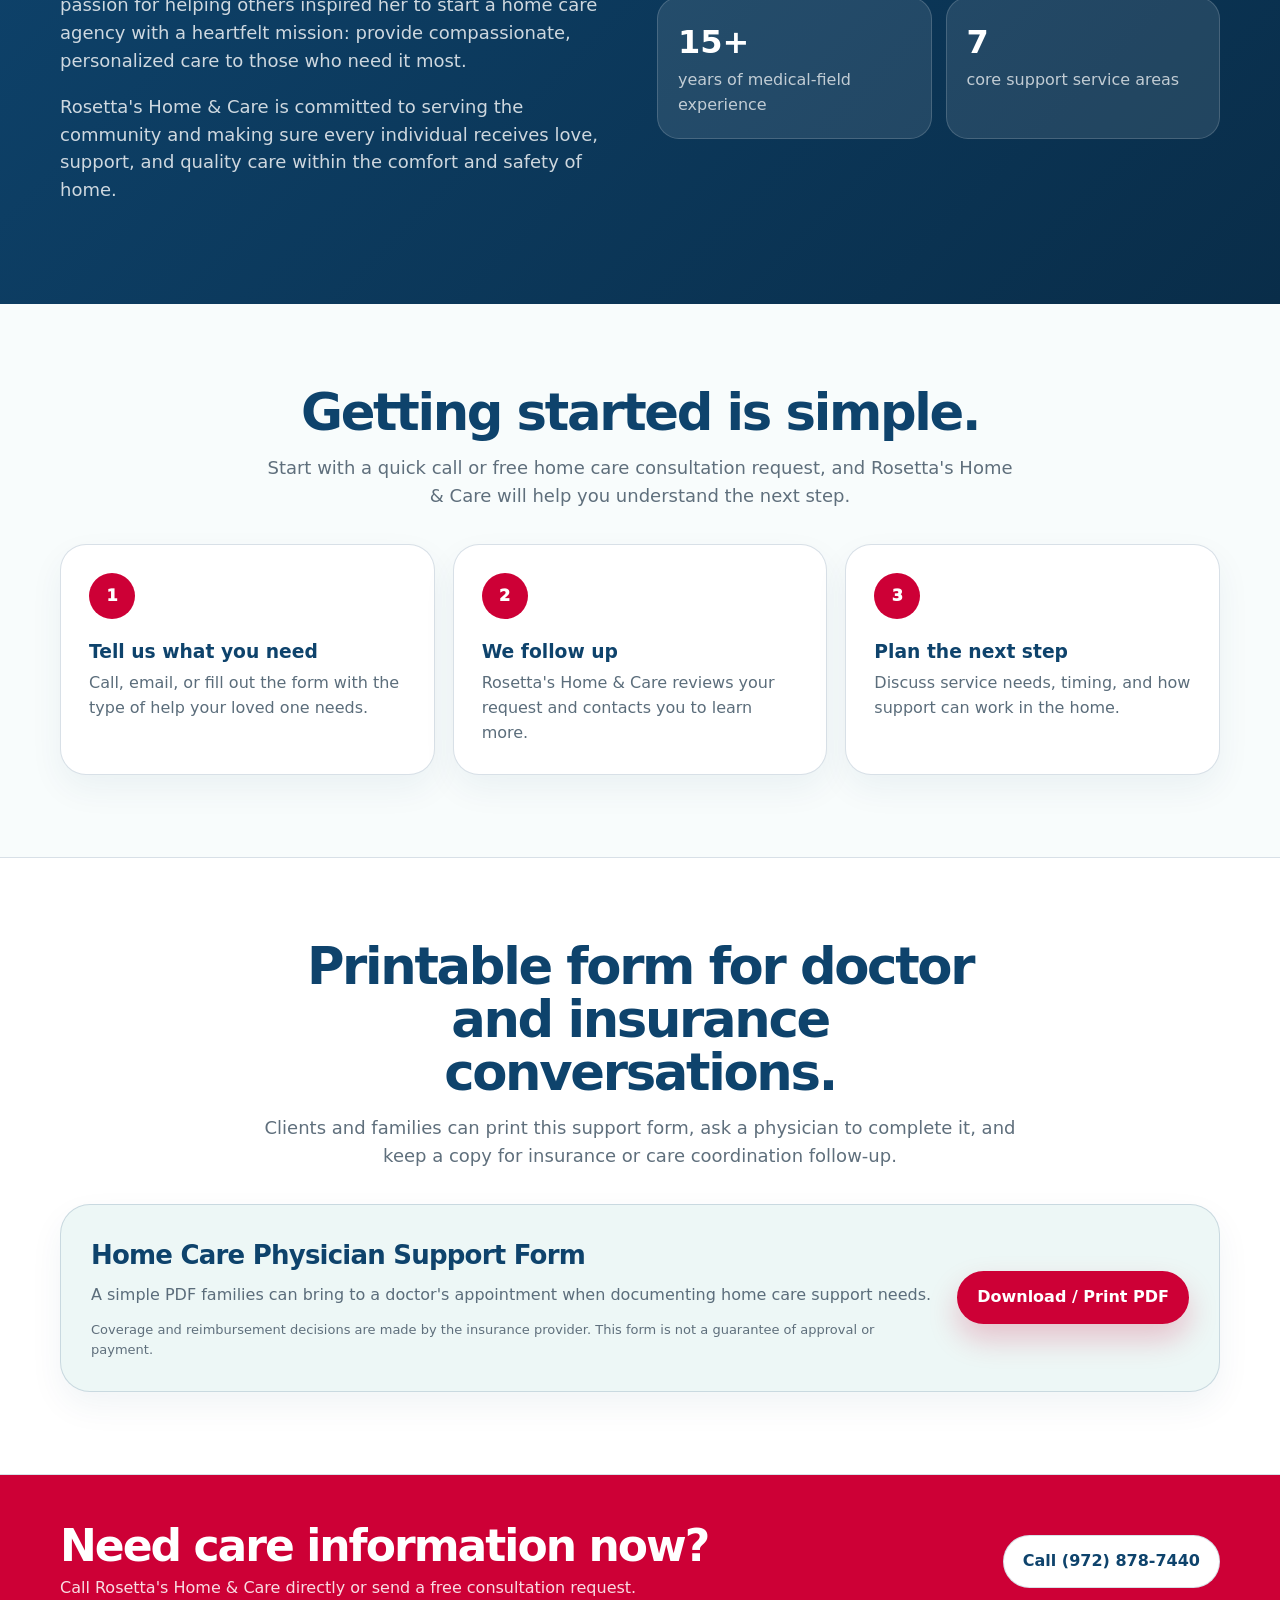
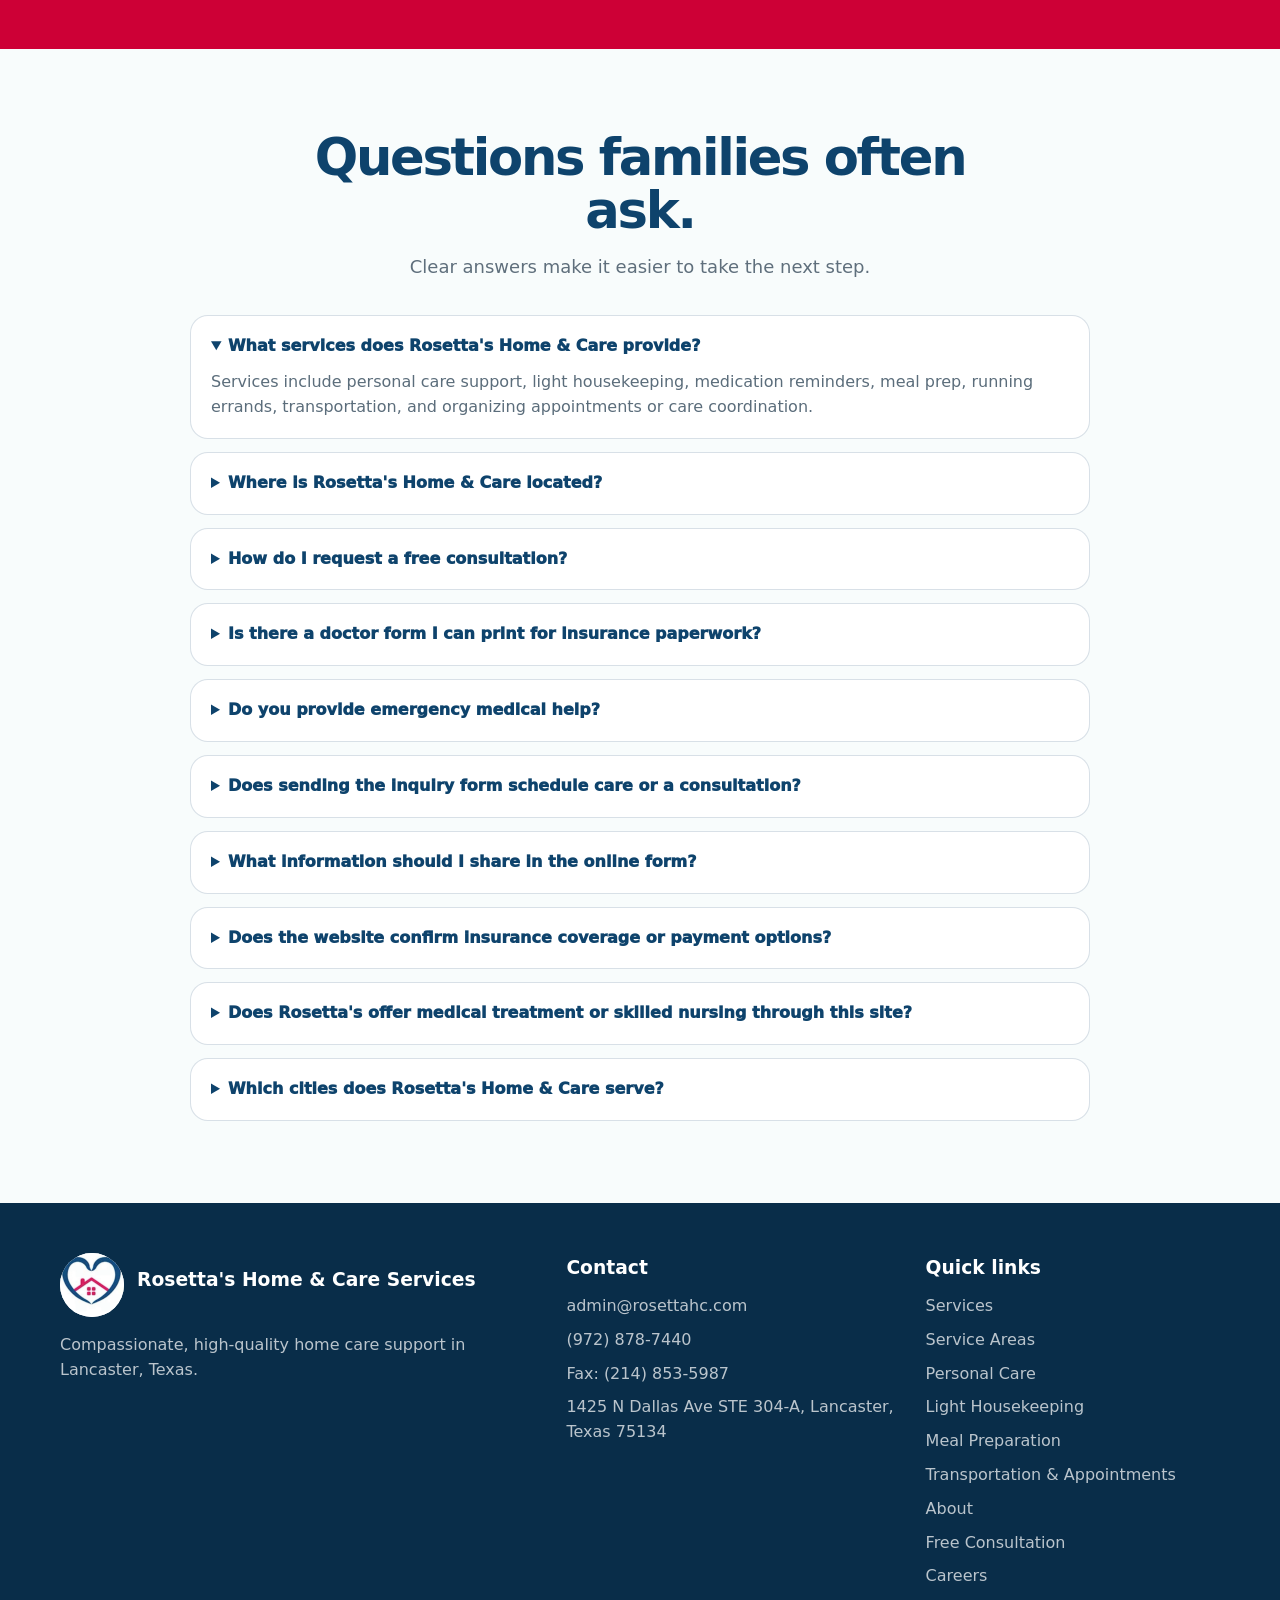
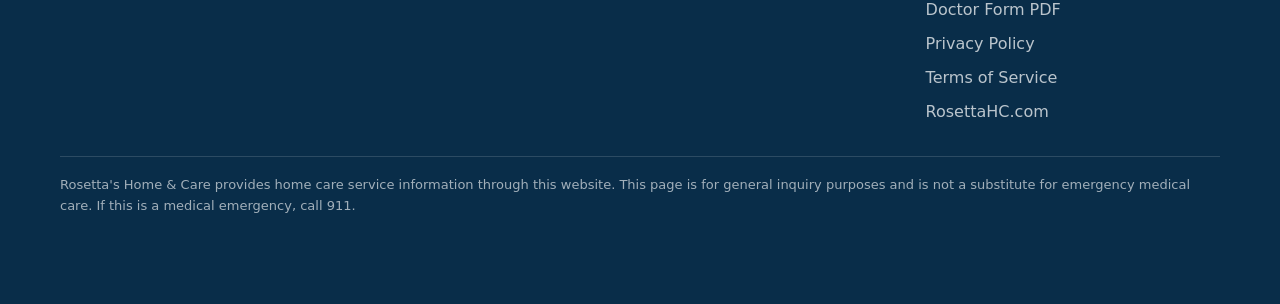
==== commit 965d32ac: "Add caregiver careers inquiry page and simplify intake CTAs" ====
--- a/index.html
+++ b/index.html
@@ -443,6 +443,7 @@
           <a href="#about">About</a>
           <a href="#process">How it works</a>
           <a href="#resources">Resources</a>
+          <a href="careers.html">Careers</a>
           <a href="#contact">Contact</a>
         </div>
         <div class="actions">
@@ -462,7 +463,6 @@
           <p class="lead">Rosetta's Home & Care helps clients and families feel supported at home with personal care, light housekeeping, meal prep, medication reminders, errands, transportation, and appointment support in Lancaster, DeSoto, Duncanville, Ovilla, and Cedar Hill.</p>
           <div class="hero-cta">
             <a class="btn btn-primary" href="#contact">Request a Free Home Care Consultation</a>
-            <a class="btn btn-navy" href="https://api.leadconnectorhq.com/widget/form/iUswI1hsIBB39NxcWbYG" target="_blank" rel="noopener">Fill Out Easy Intake Form</a>
             <a class="btn btn-outline" href="assets/home-care-physician-support-form.pdf" target="_blank" rel="noopener">Print Doctor Form</a>
           </div>
           <div class="trust-row">
@@ -691,6 +691,7 @@
             <li><a href="transportation-appointments-lancaster.html">Transportation & Appointments</a></li>
             <li><a href="#about">About</a></li>
             <li><a href="#contact">Free Consultation</a></li>
+            <li><a href="careers.html">Careers</a></li>
             <li><a href="#resources">Doctor Form PDF</a></li>
             <li><a href="privacy.html">Privacy Policy</a></li>
             <li><a href="terms.html">Terms of Service</a></li>
